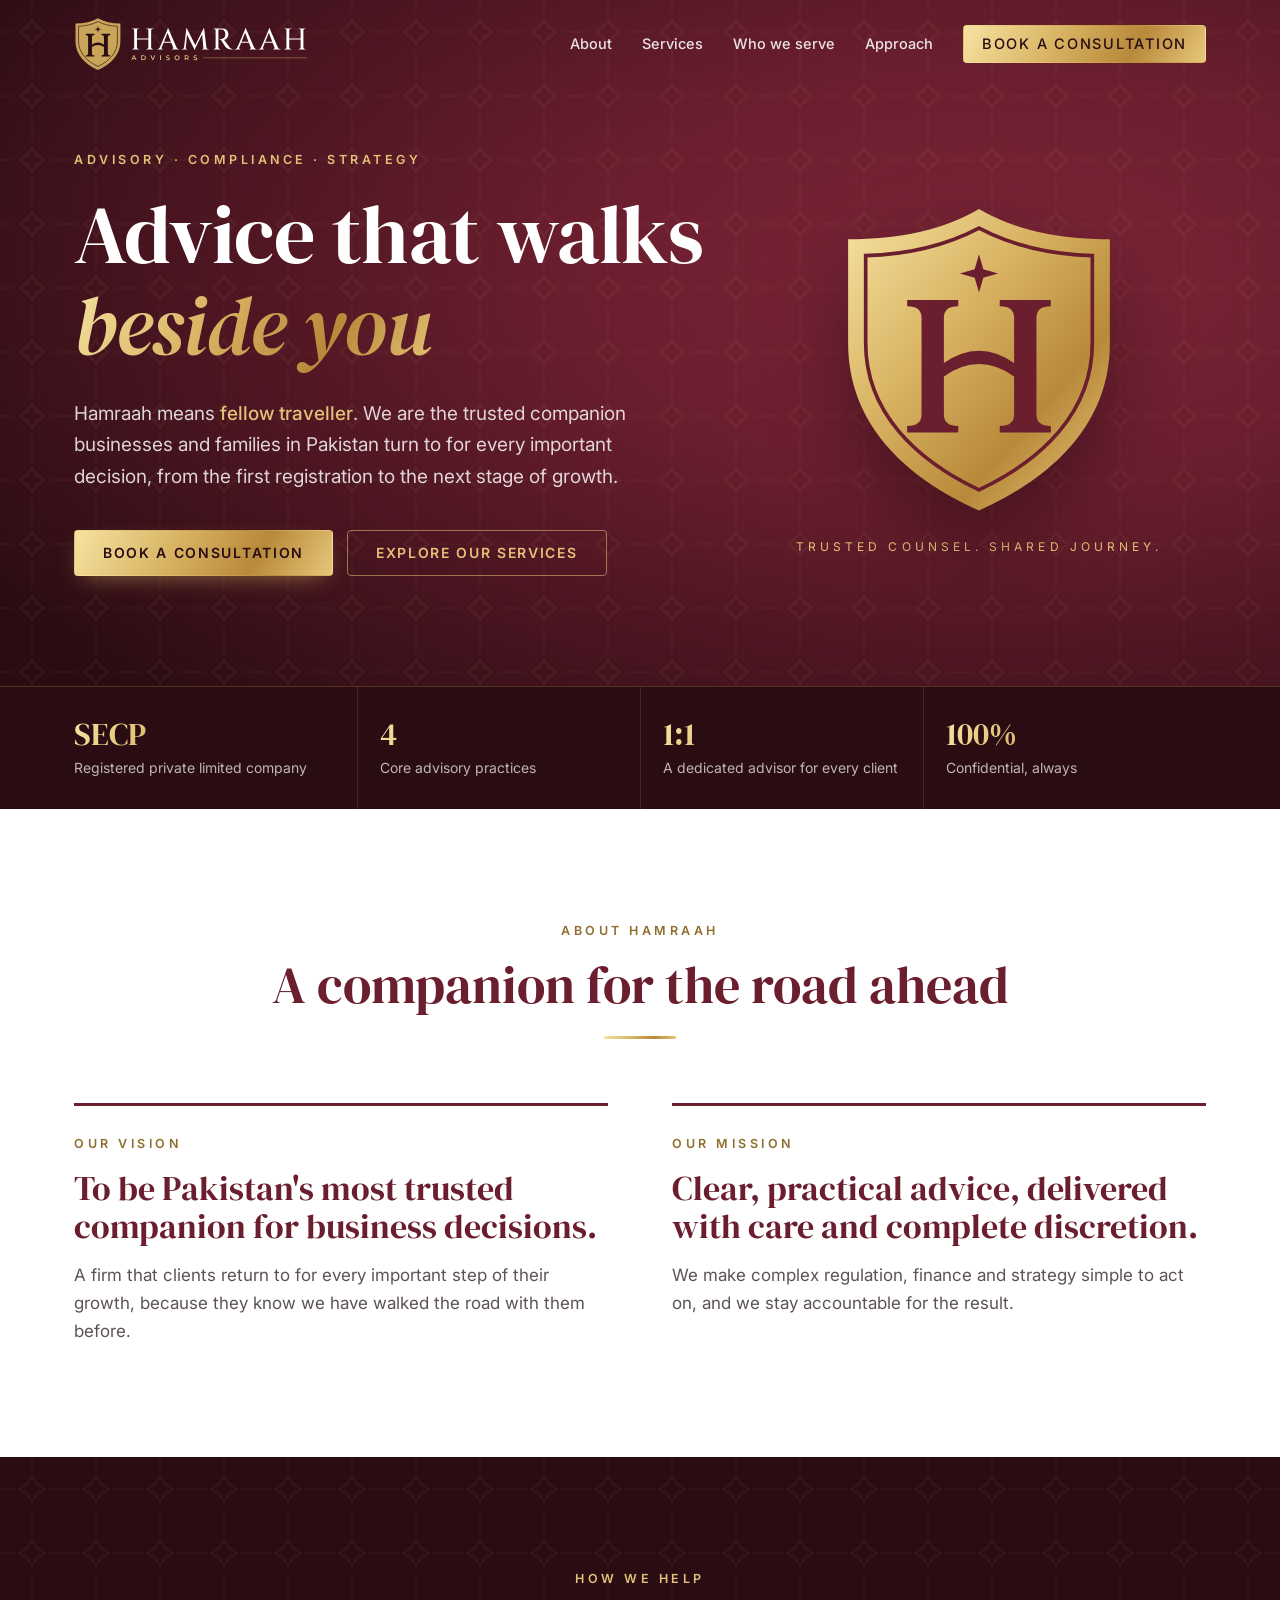
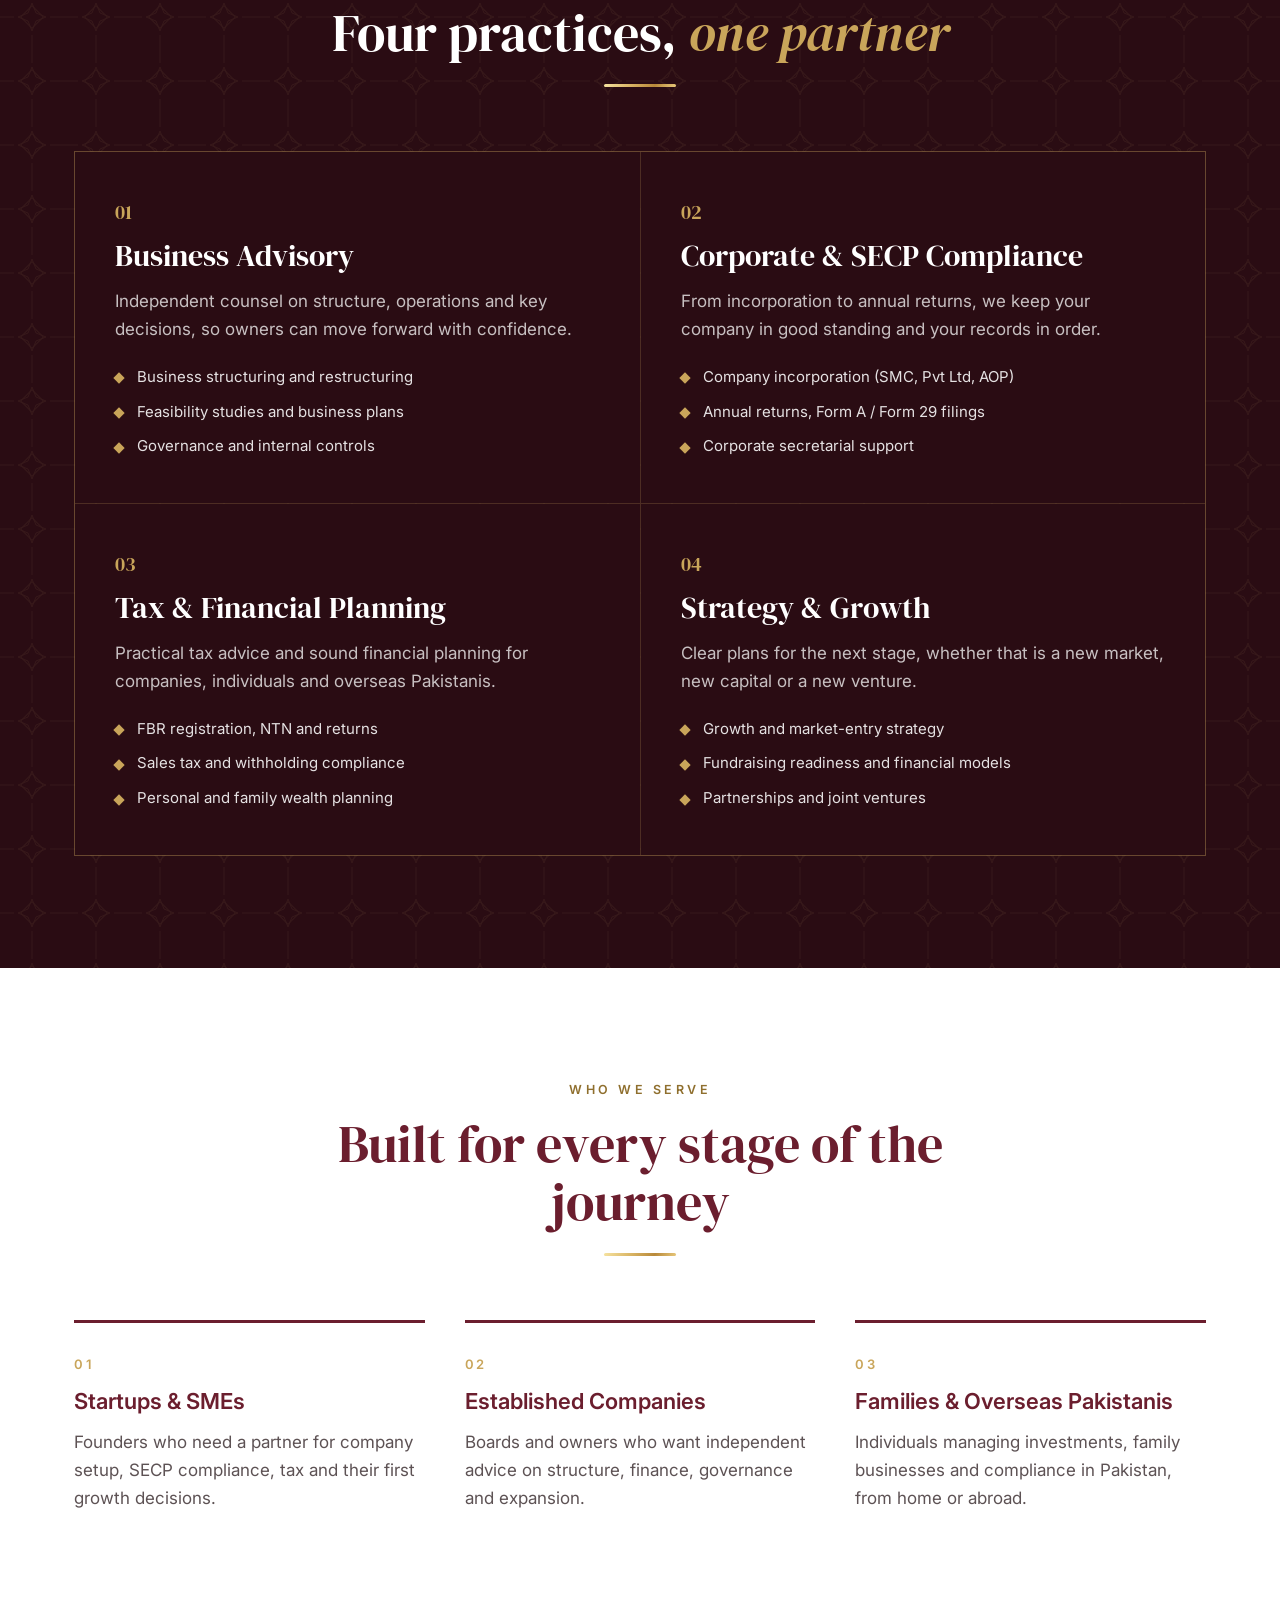
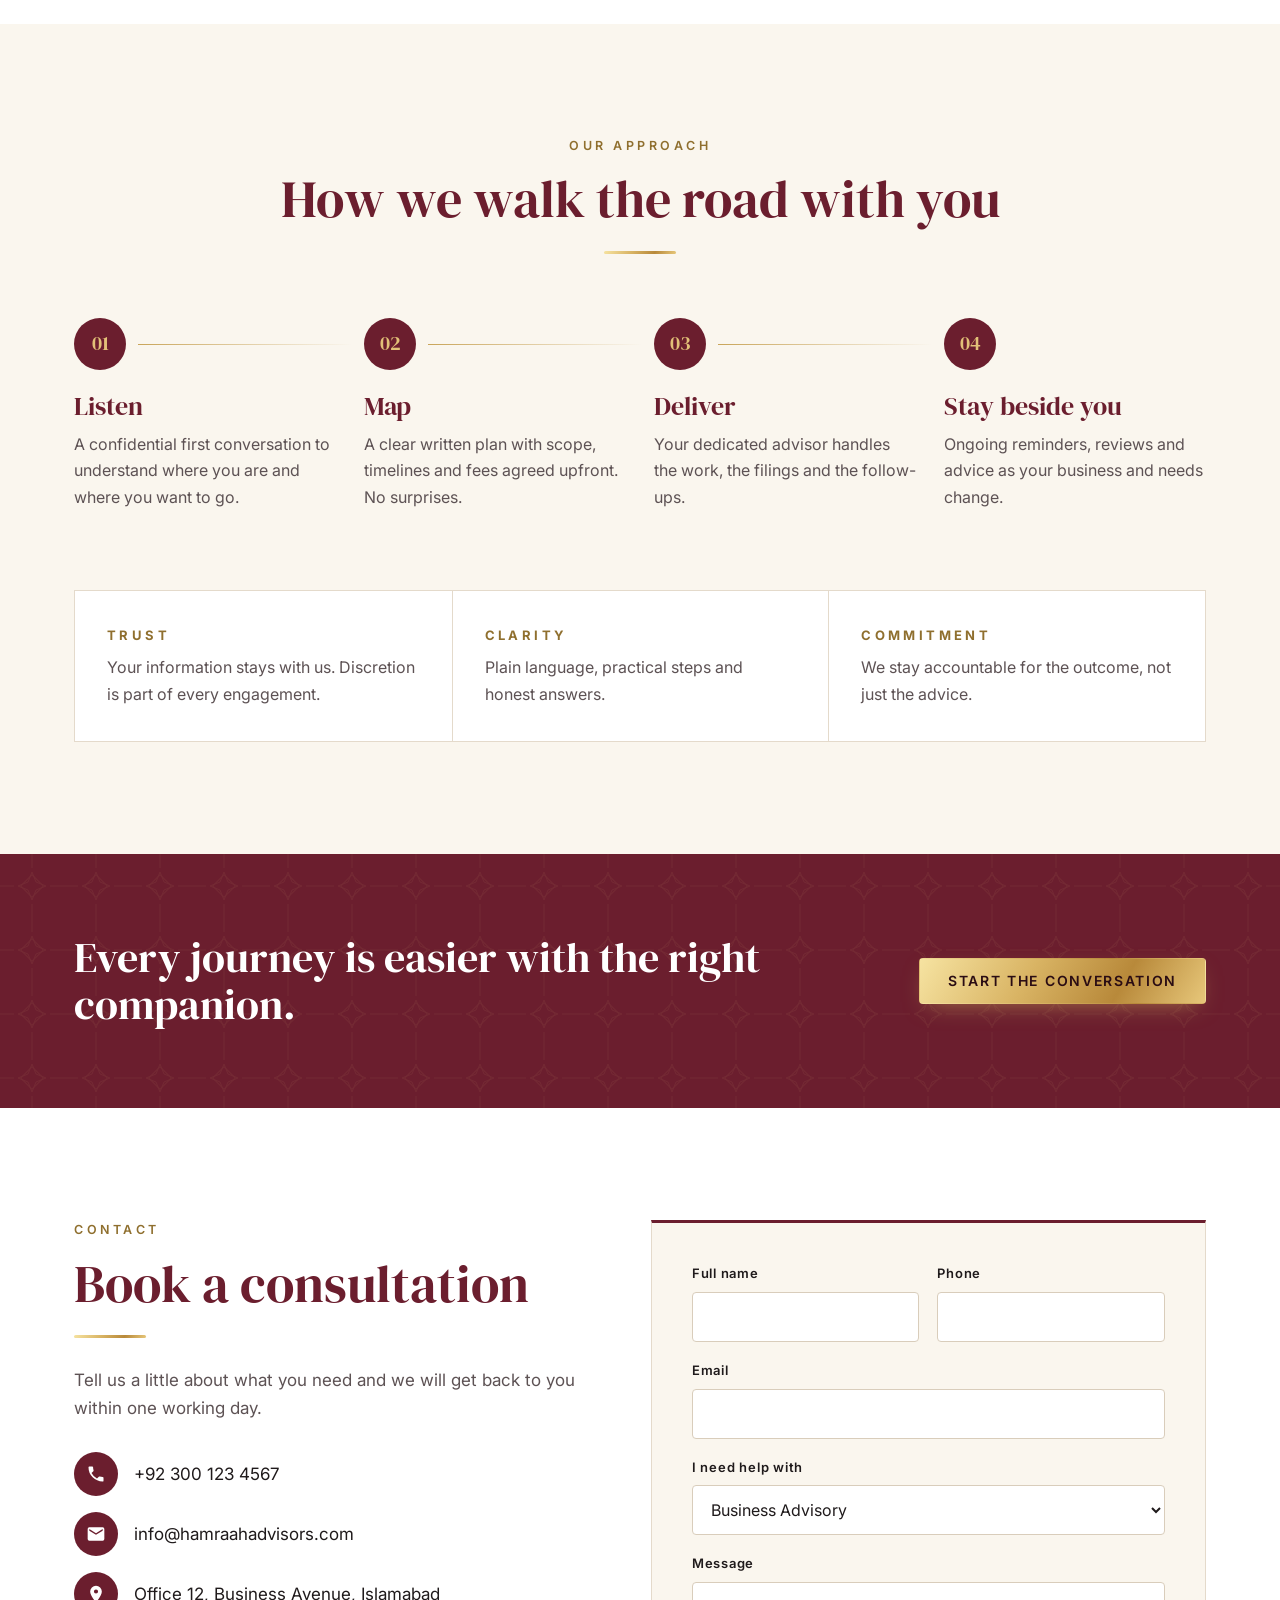
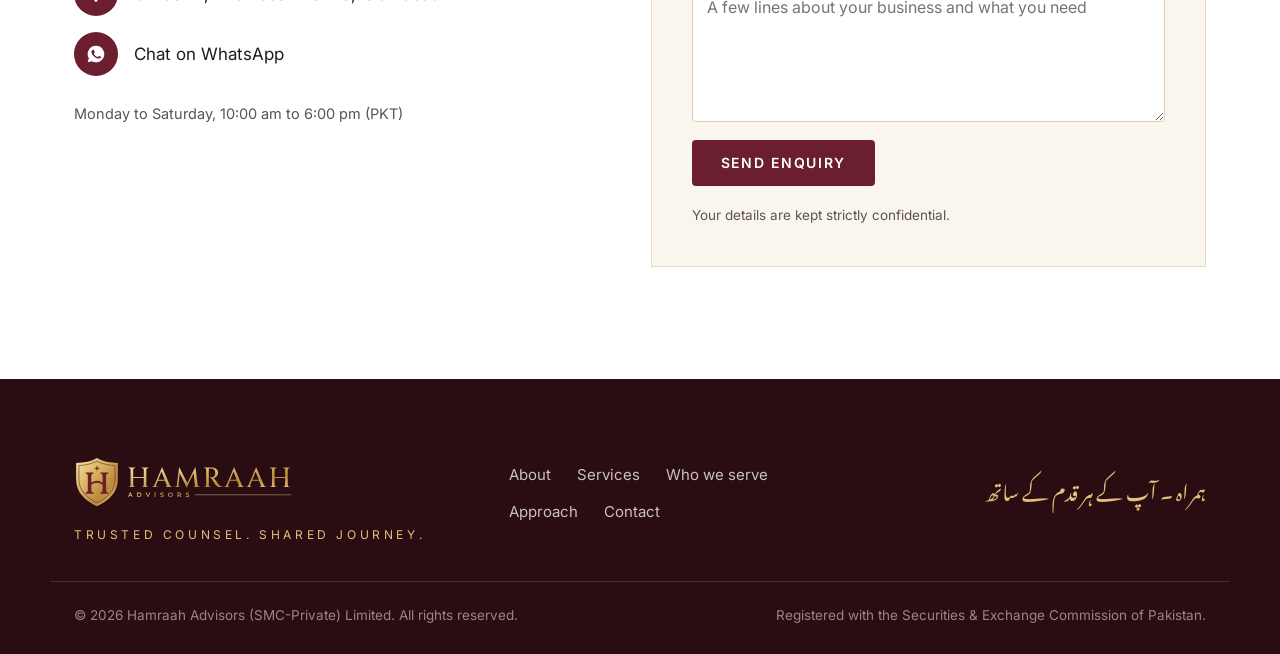
==== index.html @ 938241fd "Hamraah Advisors website: first version Co-Authored-By: Claude Opus 5.5 <noreply@anthropic.com> Clau" ====
<!doctype html>
<html lang="en">
<head>
  <meta charset="utf-8">
  <meta name="viewport" content="width=device-width, initial-scale=1">
  <title>Hamraah Advisors | Trusted Counsel. Shared Journey.</title>
  <meta name="description" content="Hamraah Advisors (SMC-Private) Limited is a Pakistan-based advisory firm offering business advisory, corporate and SECP compliance, tax and financial planning, and strategy for startups, established companies and families.">
  <meta name="theme-color" content="#6B1E2E">
  <link rel="icon" href="assets/favicon.svg" type="image/svg+xml">
  <link rel="icon" href="assets/favicon-32.png" sizes="32x32" type="image/png">
  <link rel="apple-touch-icon" href="assets/apple-touch-icon.png">
  <meta property="og:type" content="website">
  <meta property="og:title" content="Hamraah Advisors | Trusted Counsel. Shared Journey.">
  <meta property="og:description" content="Clear, practical advice, delivered with care and complete discretion. Business advisory, SECP compliance, tax and strategy in Pakistan.">
  <meta property="og:image" content="/assets/og-image.jpg">
  <meta name="twitter:card" content="summary_large_image">
  <link rel="preconnect" href="https://fonts.googleapis.com">
  <link rel="preconnect" href="https://fonts.gstatic.com" crossorigin>
  <link href="https://fonts.googleapis.com/css2?family=DM+Serif+Display:ital@0;1&family=Inter:wght@400;500;600&family=Noto+Nastaliq+Urdu:wght@500&display=swap" rel="stylesheet">
  <link rel="stylesheet" href="styles.css">
</head>
<body>
  <a class="skip" href="#main">Skip to content</a>

  <header class="site-header" id="top">
    <div class="wrap header-inner">
      <a class="brand" href="#top" aria-label="Hamraah Advisors home">
        <img class="brand-light" src="assets/logo/hamraah-horizontal-full-colour.svg" alt="Hamraah Advisors" width="729" height="230">
        <img class="brand-dark" src="assets/logo/hamraah-horizontal-reversed.svg" alt="" width="729" height="230" aria-hidden="true">
      </a>
      <button class="nav-toggle" aria-expanded="false" aria-controls="nav" aria-label="Open menu">
        <span></span><span></span><span></span>
      </button>
      <nav class="nav" id="nav" aria-label="Main">
        <a href="#about">About</a>
        <a href="#services">Services</a>
        <a href="#clients">Who we serve</a>
        <a href="#approach">Approach</a>
        <a class="btn btn-small" href="#contact">Book a consultation</a>
      </nav>
    </div>
  </header>

  <main id="main">
    <!-- HERO -->
    <section class="hero">
      <div class="pattern" aria-hidden="true"></div>
      <div class="wrap hero-inner">
        <div class="hero-copy">
          <p class="eyebrow">Advisory · Compliance · Strategy</p>
          <h1>Advice that walks <em>beside you</em></h1>
          <p class="lede">Hamraah means <strong>fellow traveller</strong>. We are the trusted companion businesses and families in Pakistan turn to for every important decision, from the first registration to the next stage of growth.</p>
          <div class="hero-cta">
            <a class="btn btn-gold" href="#contact">Book a consultation</a>
            <a class="btn btn-ghost" href="#services">Explore our services</a>
          </div>
        </div>
        <div class="hero-mark" aria-hidden="true">
          <img src="assets/logo/hamraah-crest-gold-foil.svg" alt="" width="500" height="500">
          <p class="tagline">Trusted counsel. Shared journey.</p>
        </div>
      </div>
    </section>

    <!-- TRUST STRIP -->
    <section class="strip" aria-label="Highlights">
      <div class="wrap strip-inner">
        <div><span class="num">SECP</span><span class="lbl">Registered private limited company</span></div>
        <div><span class="num">4</span><span class="lbl">Core advisory practices</span></div>
        <div><span class="num">1:1</span><span class="lbl">A dedicated advisor for every client</span></div>
        <div><span class="num">100%</span><span class="lbl">Confidential, always</span></div>
      </div>
    </section>

    <!-- ABOUT -->
    <section class="section" id="about">
      <div class="wrap">
        <div class="section-head">
          <p class="eyebrow">About Hamraah</p>
          <h2>A companion for the road ahead</h2>
          <span class="rule"></span>
        </div>
        <div class="about-grid">
          <article class="mv">
            <p class="kicker">Our vision</p>
            <h3>To be Pakistan's most trusted companion for business decisions.</h3>
            <p>A firm that clients return to for every important step of their growth, because they know we have walked the road with them before.</p>
          </article>
          <article class="mv">
            <p class="kicker">Our mission</p>
            <h3>Clear, practical advice, delivered with care and complete discretion.</h3>
            <p>We make complex regulation, finance and strategy simple to act on, and we stay accountable for the result.</p>
          </article>
        </div>
      </div>
    </section>

    <!-- SERVICES -->
    <section class="section dark" id="services">
      <div class="pattern" aria-hidden="true"></div>
      <div class="wrap">
        <div class="section-head">
          <p class="eyebrow">How we help</p>
          <h2>Four practices, <em>one partner</em></h2>
          <span class="rule"></span>
        </div>
        <div class="services">
          <article class="service">
            <span class="idx">01</span>
            <h3>Business Advisory</h3>
            <p>Independent counsel on structure, operations and key decisions, so owners can move forward with confidence.</p>
            <ul>
              <li>Business structuring and restructuring</li>
              <li>Feasibility studies and business plans</li>
              <li>Governance and internal controls</li>
            </ul>
          </article>
          <article class="service">
            <span class="idx">02</span>
            <h3>Corporate &amp; SECP Compliance</h3>
            <p>From incorporation to annual returns, we keep your company in good standing and your records in order.</p>
            <ul>
              <li>Company incorporation (SMC, Pvt Ltd, AOP)</li>
              <li>Annual returns, Form A / Form 29 filings</li>
              <li>Corporate secretarial support</li>
            </ul>
          </article>
          <article class="service">
            <span class="idx">03</span>
            <h3>Tax &amp; Financial Planning</h3>
            <p>Practical tax advice and sound financial planning for companies, individuals and overseas Pakistanis.</p>
            <ul>
              <li>FBR registration, NTN and returns</li>
              <li>Sales tax and withholding compliance</li>
              <li>Personal and family wealth planning</li>
            </ul>
          </article>
          <article class="service">
            <span class="idx">04</span>
            <h3>Strategy &amp; Growth</h3>
            <p>Clear plans for the next stage, whether that is a new market, new capital or a new venture.</p>
            <ul>
              <li>Growth and market-entry strategy</li>
              <li>Fundraising readiness and financial models</li>
              <li>Partnerships and joint ventures</li>
            </ul>
          </article>
        </div>
      </div>
    </section>

    <!-- CLIENTS -->
    <section class="section" id="clients">
      <div class="wrap">
        <div class="section-head">
          <p class="eyebrow">Who we serve</p>
          <h2>Built for every stage of the journey</h2>
          <span class="rule"></span>
        </div>
        <div class="audience">
          <article>
            <span class="idx">01</span>
            <h3>Startups &amp; SMEs</h3>
            <p>Founders who need a partner for company setup, SECP compliance, tax and their first growth decisions.</p>
          </article>
          <article>
            <span class="idx">02</span>
            <h3>Established Companies</h3>
            <p>Boards and owners who want independent advice on structure, finance, governance and expansion.</p>
          </article>
          <article>
            <span class="idx">03</span>
            <h3>Families &amp; Overseas Pakistanis</h3>
            <p>Individuals managing investments, family businesses and compliance in Pakistan, from home or abroad.</p>
          </article>
        </div>
      </div>
    </section>

    <!-- APPROACH -->
    <section class="section tint" id="approach">
      <div class="wrap">
        <div class="section-head">
          <p class="eyebrow">Our approach</p>
          <h2>How we walk the road with you</h2>
          <span class="rule"></span>
        </div>
        <ol class="steps">
          <li>
            <h3>Listen</h3>
            <p>A confidential first conversation to understand where you are and where you want to go.</p>
          </li>
          <li>
            <h3>Map</h3>
            <p>A clear written plan with scope, timelines and fees agreed upfront. No surprises.</p>
          </li>
          <li>
            <h3>Deliver</h3>
            <p>Your dedicated advisor handles the work, the filings and the follow-ups.</p>
          </li>
          <li>
            <h3>Stay beside you</h3>
            <p>Ongoing reminders, reviews and advice as your business and needs change.</p>
          </li>
        </ol>

        <div class="values">
          <div><h4>Trust</h4><p>Your information stays with us. Discretion is part of every engagement.</p></div>
          <div><h4>Clarity</h4><p>Plain language, practical steps and honest answers.</p></div>
          <div><h4>Commitment</h4><p>We stay accountable for the outcome, not just the advice.</p></div>
        </div>
      </div>
    </section>

    <!-- CTA BAND -->
    <section class="band">
      <div class="pattern" aria-hidden="true"></div>
      <div class="wrap band-inner">
        <h2>Every journey is easier with the right companion.</h2>
        <a class="btn btn-gold" href="#contact">Start the conversation</a>
      </div>
    </section>

    <!-- CONTACT -->
    <section class="section" id="contact">
      <div class="wrap contact-grid">
        <div>
          <div class="section-head left">
            <p class="eyebrow">Contact</p>
            <h2>Book a consultation</h2>
            <span class="rule"></span>
          </div>
          <p class="contact-lede">Tell us a little about what you need and we will get back to you within one working day.</p>
          <ul class="contact-list">
            <li>
              <span class="ico" aria-hidden="true"><svg viewBox="0 0 24 24"><path d="M6.6 10.8a15.1 15.1 0 0 0 6.6 6.6l2.2-2.2a1 1 0 0 1 1-.25 11.4 11.4 0 0 0 3.6.57 1 1 0 0 1 1 1V20a1 1 0 0 1-1 1A17 17 0 0 1 3 4a1 1 0 0 1 1-1h3.5a1 1 0 0 1 1 1c0 1.25.2 2.45.57 3.57a1 1 0 0 1-.25 1z"/></svg></span>
              <a href="tel:+923001234567" data-placeholder>+92 300 123 4567</a>
            </li>
            <li>
              <span class="ico" aria-hidden="true"><svg viewBox="0 0 24 24"><path d="M20 4H4a2 2 0 0 0-2 2v12a2 2 0 0 0 2 2h16a2 2 0 0 0 2-2V6a2 2 0 0 0-2-2zm0 4-8 5-8-5V6l8 5 8-5z"/></svg></span>
              <a href="mailto:info@hamraahadvisors.com" data-placeholder>info@hamraahadvisors.com</a>
            </li>
            <li>
              <span class="ico" aria-hidden="true"><svg viewBox="0 0 24 24"><path d="M12 2a7 7 0 0 0-7 7c0 5.25 7 13 7 13s7-7.75 7-13a7 7 0 0 0-7-7zm0 9.5A2.5 2.5 0 1 1 12 6.5a2.5 2.5 0 0 1 0 5z"/></svg></span>
              <span data-placeholder>Office 12, Business Avenue, Islamabad</span>
            </li>
            <li>
              <span class="ico" aria-hidden="true"><svg viewBox="0 0 24 24"><path d="M12 2a10 10 0 0 0-8.6 15.1L2 22l5-1.3A10 10 0 1 0 12 2zm5.3 14.1c-.2.6-1.3 1.2-1.8 1.3-.5 0-1 .2-3.3-.7a11.6 11.6 0 0 1-4.6-4c-.4-.5-1.1-1.6-1.1-3s.7-2 1-2.3a1 1 0 0 1 .8-.4h.6c.2 0 .4 0 .6.5l.9 2.1c.1.2.1.4 0 .6l-.4.6-.4.5c-.1.1-.3.3-.1.6a8.7 8.7 0 0 0 4.3 3.8c.3.1.5.1.6-.1l.9-1.1c.2-.3.4-.2.6-.1l2 1c.3.1.5.2.5.3a2.4 2.4 0 0 1-.1 1.3z"/></svg></span>
              <a href="https://wa.me/923001234567" target="_blank" rel="noopener" data-placeholder>Chat on WhatsApp</a>
            </li>
          </ul>
          <p class="hours">Monday to Saturday, 10:00 am to 6:00 pm (PKT)</p>
        </div>

        <form class="form" id="contact-form" novalidate>
          <div class="row2">
            <label>Full name<input name="name" type="text" autocomplete="name" required></label>
            <label>Phone<input name="phone" type="tel" autocomplete="tel"></label>
          </div>
          <label>Email<input name="email" type="email" autocomplete="email" required></label>
          <label>I need help with
            <select name="service">
              <option>Business Advisory</option>
              <option>Corporate &amp; SECP Compliance</option>
              <option>Tax &amp; Financial Planning</option>
              <option>Strategy &amp; Growth</option>
              <option>Not sure yet</option>
            </select>
          </label>
          <label>Message<textarea name="message" rows="5" placeholder="A few lines about your business and what you need"></textarea></label>
          <button class="btn btn-maroon" type="submit">Send enquiry</button>
          <p class="form-note" role="status" aria-live="polite">Your details are kept strictly confidential.</p>
        </form>
      </div>
    </section>
  </main>

  <footer class="site-footer">
    <div class="wrap footer-inner">
      <div class="footer-brand">
        <img src="assets/logo/hamraah-horizontal-gold-foil.svg" alt="Hamraah Advisors" width="729" height="230">
        <p>Trusted counsel. Shared journey.</p>
      </div>
      <nav class="footer-nav" aria-label="Footer">
        <a href="#about">About</a>
        <a href="#services">Services</a>
        <a href="#clients">Who we serve</a>
        <a href="#approach">Approach</a>
        <a href="#contact">Contact</a>
      </nav>
      <p class="urdu" lang="ur" dir="rtl">ہمراہ ۔ آپ کے ہر قدم کے ساتھ</p>
    </div>
    <div class="wrap legal">
      <p>© <span id="year">2026</span> Hamraah Advisors (SMC-Private) Limited. All rights reserved.</p>
      <p>Registered with the Securities &amp; Exchange Commission of Pakistan.</p>
    </div>
  </footer>

  <script src="main.js" defer></script>
</body>
</html>
---- styles.css ----
:root {
  --maroon: #6B1E2E;
  --maroon-2: #5a1826;
  --deep: #2A0C13;
  --gold: #C9A55A;
  --gold-deep: #8F6F2E;
  --gold-light: #E2C178;
  --foil: linear-gradient(120deg, #F6E3A1 0%, #D9B464 38%, #B8893A 70%, #E7C77A 100%);
  --ivory: #FAF6EE;
  --sand: #F3ECE0;
  --ink: #1F1A1B;
  --muted: #5d5254;
  --line: #E4DACB;
  --serif: "DM Serif Display", Georgia, "Times New Roman", serif;
  --sans: "Inter", system-ui, -apple-system, "Segoe UI", Roboto, sans-serif;
  --wrap: 1180px;
  --radius: 4px;
}

*, *::before, *::after { box-sizing: border-box; }
html { scroll-behavior: smooth; scroll-padding-top: 88px; }
body {
  margin: 0;
  font-family: var(--sans);
  font-size: 17px;
  line-height: 1.65;
  color: var(--ink);
  background: #fff;
  -webkit-font-smoothing: antialiased;
}
img { max-width: 100%; height: auto; display: block; }
a { color: inherit; }
h1, h2, h3 { font-family: var(--serif); font-weight: 400; line-height: 1.12; margin: 0; }
h1 em, h2 em { font-style: italic; color: var(--gold); }
p { margin: 0; }

.wrap { max-width: var(--wrap); margin: 0 auto; padding: 0 24px; }
.skip { position: absolute; left: -999px; top: 8px; background: var(--gold); color: var(--deep); padding: 8px 14px; z-index: 100; }
.skip:focus { left: 8px; }

.eyebrow, .kicker {
  font-size: 12.5px; font-weight: 600; letter-spacing: .28em; text-transform: uppercase;
  color: var(--gold-deep);
}
.rule { display: block; width: 72px; height: 3px; background: var(--foil); margin-top: 22px; border-radius: 2px; }

/* Buttons */
.btn {
  display: inline-flex; align-items: center; justify-content: center;
  padding: 15px 28px; border-radius: var(--radius);
  font: 600 14px/1 var(--sans); letter-spacing: .12em; text-transform: uppercase;
  text-decoration: none; border: 1px solid transparent; cursor: pointer;
  transition: transform .2s ease, box-shadow .2s ease, background .2s ease, color .2s ease;
}
.btn:hover { transform: translateY(-1px); }
.btn-gold { background: var(--foil); color: var(--deep); box-shadow: 0 8px 24px -10px rgba(201,165,90,.7); }
.btn-gold:hover { box-shadow: 0 12px 28px -10px rgba(201,165,90,.9); }
.btn-ghost { border-color: rgba(226,193,120,.55); color: var(--gold-light); }
.btn-ghost:hover { background: rgba(226,193,120,.1); }
.btn-maroon { background: var(--maroon); color: #fff; }
.btn-maroon:hover { background: var(--deep); }
.btn-small { padding: 11px 18px; font-size: 12px; background: var(--maroon); color: #fff !important; }
.btn-small:hover { background: var(--deep); }

/* Header */
.site-header {
  position: fixed; inset: 0 0 auto; z-index: 50;
  transition: background .3s ease, box-shadow .3s ease;
}
.header-inner { display: flex; align-items: center; justify-content: space-between; height: 88px; }
.brand { display: block; margin-left: -18px; }
.brand img { height: 84px; width: auto; }
.brand-light { display: none !important; }
.site-header.scrolled { background: rgba(255,255,255,.96); backdrop-filter: blur(8px); box-shadow: 0 1px 0 var(--line); }
.site-header.scrolled .brand-light { display: block !important; }
.site-header.scrolled .brand-dark { display: none; }
.nav { display: flex; align-items: center; gap: 30px; }
.nav a { text-decoration: none; font-size: 14.5px; font-weight: 500; color: rgba(255,255,255,.88); transition: color .2s; }
.nav a:not(.btn):hover { color: var(--gold-light); }
.site-header.scrolled .nav a:not(.btn) { color: var(--ink); }
.site-header.scrolled .nav a:not(.btn):hover { color: var(--maroon); }
.nav .btn-small { background: var(--foil); color: var(--deep) !important; }
.site-header.scrolled .nav .btn-small { background: var(--maroon); color: #fff !important; }

.nav-toggle { display: none; background: none; border: 0; padding: 10px; cursor: pointer; }
.nav-toggle span { display: block; width: 24px; height: 2px; background: #fff; margin: 5px 0; transition: transform .25s, opacity .25s; }
.site-header.scrolled .nav-toggle span { background: var(--ink); }

/* Pattern (eight-point star lattice) */
.pattern {
  position: absolute; inset: 0; pointer-events: none; opacity: .07;
  background-image: url("data:image/svg+xml,%3Csvg xmlns='http://www.w3.org/2000/svg' width='64' height='64' viewBox='0 0 64 64'%3E%3Cg fill='none' stroke='%23E2C178' stroke-width='1'%3E%3Cpath d='M32 18l4 10 10 4-10 4-4 10-4-10-10-4 10-4z'/%3E%3Crect x='24' y='24' width='16' height='16' transform='rotate(45 32 32)'/%3E%3Cpath d='M0 32h14M50 32h14M32 0v14M32 50v14'/%3E%3C/g%3E%3C/svg%3E");
}

/* Hero */
.hero {
  position: relative; overflow: hidden; color: #fff;
  background: radial-gradient(1200px 600px at 78% 40%, #7d2537 0%, var(--maroon) 35%, var(--deep) 100%);
  padding: 150px 0 110px;
}
.hero-inner { position: relative; display: grid; grid-template-columns: 1.25fr .9fr; gap: 48px; align-items: center; }
.hero .eyebrow { color: var(--gold-light); }
.hero h1 { font-size: clamp(44px, 6.4vw, 82px); margin: 18px 0 26px; letter-spacing: -.01em; }
.hero h1 em { background: var(--foil); -webkit-background-clip: text; background-clip: text; color: transparent; padding-right: .06em; }
.lede { font-size: 19px; color: rgba(255,255,255,.82); max-width: 560px; }
.lede strong { color: var(--gold-light); font-weight: 500; }
.hero-cta { display: flex; flex-wrap: wrap; gap: 14px; margin-top: 38px; }
.hero-mark { display: flex; flex-direction: column; align-items: center; }
.hero-mark img { width: min(380px, 100%); filter: drop-shadow(0 30px 40px rgba(0,0,0,.35)); }
.tagline { margin-top: -12px; font-size: 12px; letter-spacing: .34em; text-transform: uppercase; color: var(--gold-light); text-align: center; }

/* Strip */
.strip { background: var(--deep); color: #fff; border-top: 1px solid rgba(201,165,90,.25); }
.strip-inner { display: grid; grid-template-columns: repeat(4, 1fr); }
.strip-inner > div { padding: 30px 22px; display: flex; flex-direction: column; gap: 4px; border-left: 1px solid rgba(201,165,90,.18); }
.strip-inner > div:first-child { border-left: 0; padding-left: 0; }
.num { font-family: var(--serif); font-size: 32px; line-height: 1.1; background: var(--foil); -webkit-background-clip: text; background-clip: text; color: transparent; }
.lbl { font-size: 14px; color: rgba(255,255,255,.7); }

/* Sections */
.section { position: relative; padding: 112px 0; }
.section.tint { background: var(--ivory); }
.section.dark { background: var(--deep); color: #fff; overflow: hidden; }
.section-head { text-align: center; max-width: 760px; margin: 0 auto 64px; display: flex; flex-direction: column; align-items: center; }
.section-head h2 { font-size: clamp(34px, 4.4vw, 52px); margin-top: 14px; color: var(--maroon); }
.section.dark .section-head h2 { color: #fff; }
.section.dark .eyebrow { color: var(--gold-light); }
.section-head.left { text-align: left; align-items: flex-start; margin: 0 0 28px; }

/* About */
.about-grid { display: grid; grid-template-columns: 1fr 1fr; gap: 64px; }
.mv { border-top: 3px solid var(--maroon); padding-top: 28px; }
.mv h3 { font-size: clamp(26px, 2.8vw, 34px); color: var(--maroon); margin: 14px 0 16px; }
.mv p:last-child { color: var(--muted); }

/* Services */
.services { position: relative; display: grid; grid-template-columns: repeat(2, 1fr); gap: 1px; background: rgba(201,165,90,.22); border: 1px solid rgba(201,165,90,.22); }
.service { background: var(--deep); padding: 44px 40px; transition: background .3s ease; }
.service:hover { background: #331019; }
.service .idx { font-family: var(--serif); color: var(--gold); font-size: 20px; }
.service h3 { font-size: 30px; margin: 10px 0 14px; }
.service p { color: rgba(255,255,255,.74); }
.service ul { list-style: none; padding: 0; margin: 22px 0 0; display: grid; gap: 10px; }
.service li { position: relative; padding-left: 22px; font-size: 15px; color: rgba(255,255,255,.88); }
.service li::before { content: ""; position: absolute; left: 0; top: .62em; width: 8px; height: 8px; background: var(--gold); transform: rotate(45deg); }

/* Audience */
.audience { display: grid; grid-template-columns: repeat(3, 1fr); gap: 40px; }
.audience article { border-top: 3px solid var(--maroon); padding-top: 26px; }
.audience .idx { font-size: 13px; font-weight: 600; letter-spacing: .2em; color: var(--gold); }
.audience h3 { font-family: var(--sans); font-weight: 600; font-size: 22px; color: var(--maroon); margin: 10px 0 12px; line-height: 1.3; }
.audience p { color: var(--muted); }

/* Steps */
.steps { list-style: none; padding: 0; margin: 0; display: grid; grid-template-columns: repeat(4, 1fr); gap: 28px; counter-reset: s; }
.steps li { position: relative; padding-top: 74px; counter-increment: s; }
.steps li::before {
  content: counter(s, decimal-leading-zero);
  position: absolute; top: 0; left: 0; width: 52px; height: 52px; border-radius: 50%;
  display: grid; place-items: center; font-family: var(--serif); font-size: 20px;
  color: var(--gold-light); background: var(--maroon);
}
.steps li:not(:last-child)::after { content: ""; position: absolute; top: 26px; left: 64px; right: -16px; height: 1px; background: linear-gradient(90deg, var(--gold), transparent); }
.steps h3 { font-size: 26px; color: var(--maroon); margin-bottom: 10px; }
.steps p { color: var(--muted); font-size: 16px; }
.values { margin-top: 80px; display: grid; grid-template-columns: repeat(3, 1fr); background: #fff; border: 1px solid var(--line); }
.values > div { padding: 34px 32px; border-left: 1px solid var(--line); }
.values > div:first-child { border-left: 0; }
.values h4 { margin: 0 0 8px; font-size: 13px; letter-spacing: .26em; text-transform: uppercase; color: var(--gold-deep); }
.values p { color: var(--muted); font-size: 16px; }

/* Band */
.band { position: relative; overflow: hidden; background: var(--maroon); color: #fff; padding: 80px 0; }
.band-inner { position: relative; display: flex; align-items: center; justify-content: space-between; gap: 32px; }
.band h2 { font-size: clamp(28px, 3.4vw, 42px); max-width: 720px; }

/* Contact */
.contact-grid { display: grid; grid-template-columns: 1fr 1.1fr; gap: 72px; align-items: start; }
.contact-grid .section-head h2 { color: var(--maroon); }
.contact-lede { color: var(--muted); margin-bottom: 30px; }
.contact-list { list-style: none; padding: 0; margin: 0; display: grid; gap: 16px; }
.contact-list li { display: flex; align-items: center; gap: 16px; font-size: 17px; }
.contact-list a { text-decoration: none; }
.contact-list a:hover { color: var(--maroon); text-decoration: underline; text-underline-offset: 3px; }
.ico { flex: none; width: 44px; height: 44px; border-radius: 50%; background: var(--maroon); display: grid; place-items: center; }
.ico svg { width: 20px; height: 20px; fill: #fff; }
.hours { margin-top: 26px; font-size: 14.5px; color: var(--muted); }

.form { background: var(--ivory); border: 1px solid var(--line); border-top: 3px solid var(--maroon); padding: 40px; display: grid; gap: 18px; }
.form label { display: grid; gap: 7px; font-size: 13px; font-weight: 600; letter-spacing: .06em; color: var(--ink); }
.form input, .form select, .form textarea {
  width: 100%; font: 400 16px/1.4 var(--sans); color: var(--ink);
  padding: 13px 14px; background: #fff; border: 1px solid #d9cdbb; border-radius: var(--radius);
  transition: border-color .2s, box-shadow .2s;
}
.form textarea { resize: vertical; }
.form input:focus, .form select:focus, .form textarea:focus { outline: none; border-color: var(--gold); box-shadow: 0 0 0 3px rgba(201,165,90,.25); }
.form .invalid { border-color: #B3261E; }
.row2 { display: grid; grid-template-columns: 1fr 1fr; gap: 18px; }
.form .btn { justify-self: start; }
.form-note { font-size: 13.5px; color: var(--muted); }

/* Footer */
.site-footer { background: var(--deep); color: rgba(255,255,255,.75); padding: 64px 0 28px; }
.footer-inner { display: grid; grid-template-columns: 1.2fr 1fr 1fr; gap: 40px; align-items: center; padding-bottom: 36px; border-bottom: 1px solid rgba(201,165,90,.2); }
.footer-brand img { height: 78px; width: auto; margin-left: -16px; }
.footer-brand p { font-size: 12px; letter-spacing: .3em; text-transform: uppercase; color: var(--gold-light); margin-top: 4px; }
.footer-nav { display: flex; flex-wrap: wrap; gap: 12px 26px; }
.footer-nav a { text-decoration: none; font-size: 15px; }
.footer-nav a:hover { color: var(--gold-light); }
.urdu { font-family: "Noto Nastaliq Urdu", serif; font-size: 20px; line-height: 2.4; padding-bottom: 12px; color: var(--gold-light); text-align: right; }
.legal { display: flex; flex-wrap: wrap; justify-content: space-between; gap: 8px 24px; padding-top: 22px; font-size: 13.5px; color: rgba(255,255,255,.5); }

/* Reveal */
.reveal { opacity: 0; transform: translateY(18px); transition: opacity .7s ease, transform .7s ease; }
.reveal.in { opacity: 1; transform: none; }
@media (prefers-reduced-motion: reduce) {
  html { scroll-behavior: auto; }
  .reveal { opacity: 1; transform: none; transition: none; }
}

/* Responsive */
@media (max-width: 980px) {
  .hero-inner { grid-template-columns: 1fr; }
  .hero-mark { order: -1; }
  .hero-inner { gap: 20px; }
  .hero-mark img { width: 150px; }
  .hero-mark .tagline { display: none; }
  .hero { padding-top: 120px; }
  .strip-inner { grid-template-columns: repeat(2, 1fr); }
  .strip-inner > div:nth-child(3) { border-left: 0; padding-left: 0; }
  .strip-inner > div { border-top: 1px solid rgba(201,165,90,.12); }
  .services { grid-template-columns: 1fr; }
  .audience, .about-grid { grid-template-columns: 1fr; gap: 44px; }
  .steps { grid-template-columns: 1fr 1fr; row-gap: 48px; }
  .steps li:nth-child(2)::after { display: none; }
  .contact-grid { grid-template-columns: 1fr; gap: 48px; }
  .footer-inner { grid-template-columns: 1fr; }
  .urdu { text-align: left; }
}
@media (max-width: 860px) {
  .nav-toggle { display: block; }
  .nav {
    position: fixed; top: 88px; left: 0; right: 0; flex-direction: column; align-items: stretch; gap: 0;
    background: #fff; padding: 8px 24px 24px; box-shadow: 0 16px 30px -12px rgba(0,0,0,.2);
    transform: translateY(-12px); opacity: 0; visibility: hidden; transition: all .25s ease;
  }
  .nav a:not(.btn) { color: var(--ink) !important; padding: 14px 0; border-bottom: 1px solid var(--line); }
  .nav .btn-small { margin-top: 16px; background: var(--maroon) !important; color: #fff !important; padding: 15px; }
  .site-header.open { background: #fff; }
  .site-header.open .brand-light { display: block !important; }
  .site-header.open .brand-dark { display: none; }
  .site-header.open .nav { transform: none; opacity: 1; visibility: visible; }
  .site-header.open .nav-toggle span { background: var(--ink); }
  .site-header.open .nav-toggle span:nth-child(1) { transform: translateY(7px) rotate(45deg); }
  .site-header.open .nav-toggle span:nth-child(2) { opacity: 0; }
  .site-header.open .nav-toggle span:nth-child(3) { transform: translateY(-7px) rotate(-45deg); }
}
@media (max-width: 600px) {
  body { font-size: 16px; }
  .wrap { padding: 0 16px; }
  .header-inner { height: 72px; }
  .nav { top: 72px; }
  .brand img { height: 64px; margin-left: 2px; }
  .section { padding: 80px 0; }
  .section-head { margin-bottom: 44px; }
  .hero { padding: 104px 0 80px; }
  .hero-cta .btn { flex: 1 1 100%; }
  .strip-inner > div { padding: 22px 12px 22px 14px; }
  .num { font-size: 26px; }
  .service { padding: 34px 24px; }
  .steps { grid-template-columns: 1fr; }
  .steps li::after { display: none; }
  .values { grid-template-columns: 1fr; }
  .values > div { border-left: 0; border-top: 1px solid var(--line); }
  .values > div:first-child { border-top: 0; }
  .band-inner { flex-direction: column; align-items: flex-start; }
  .form { padding: 26px 20px; }
  .row2 { grid-template-columns: 1fr; }
  .form .btn { justify-self: stretch; }
}
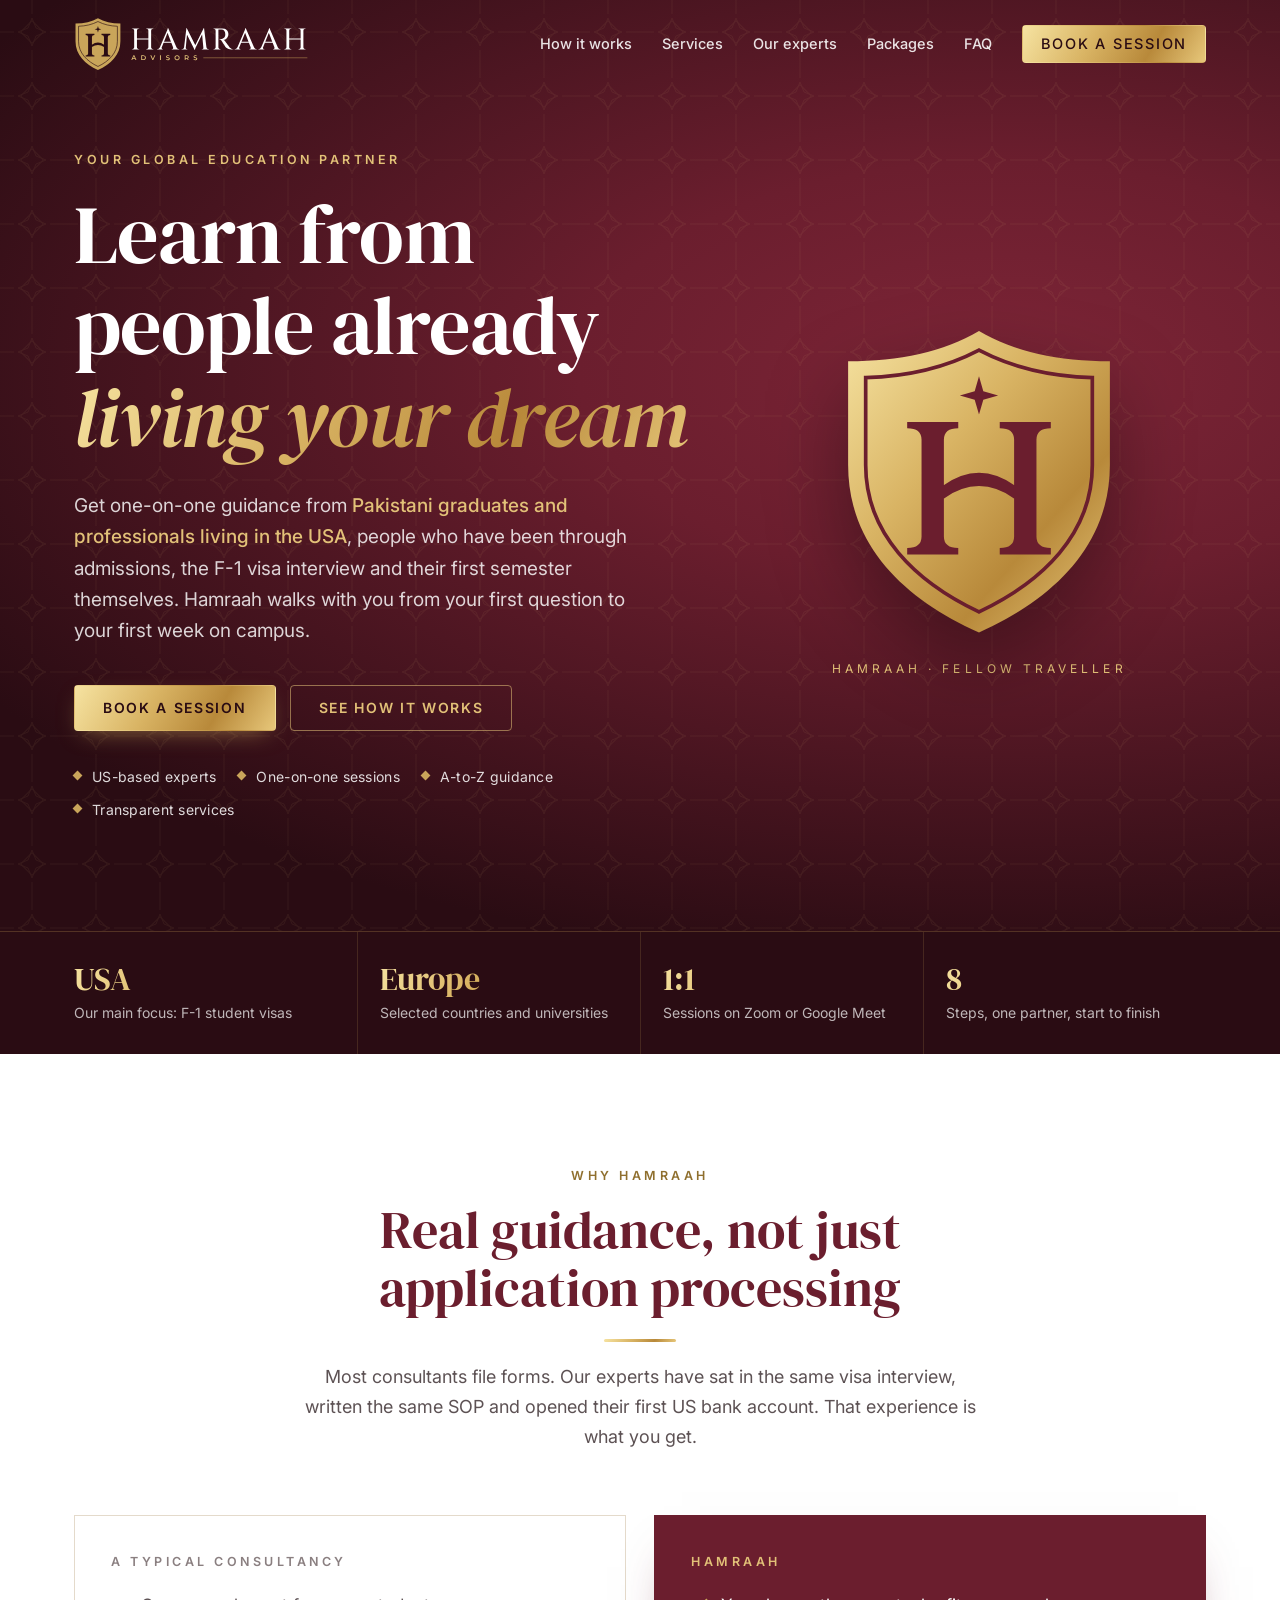
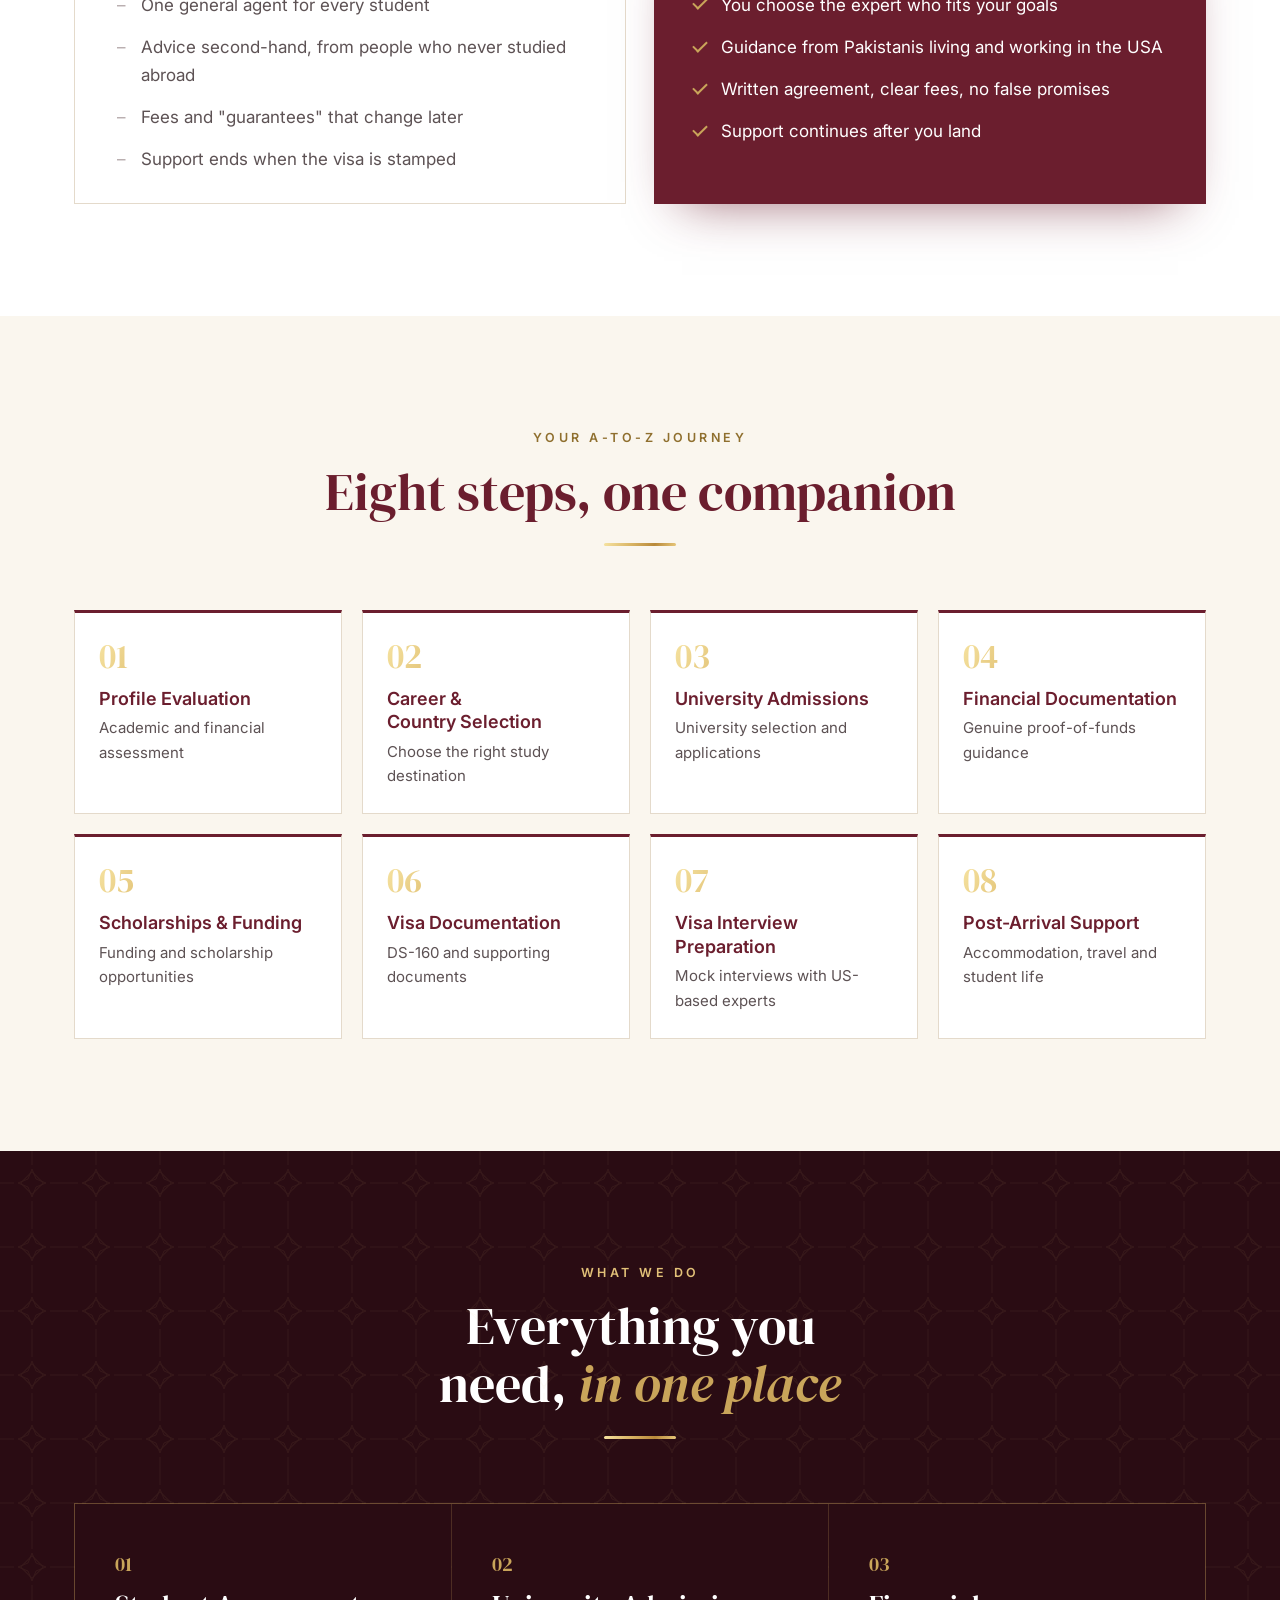
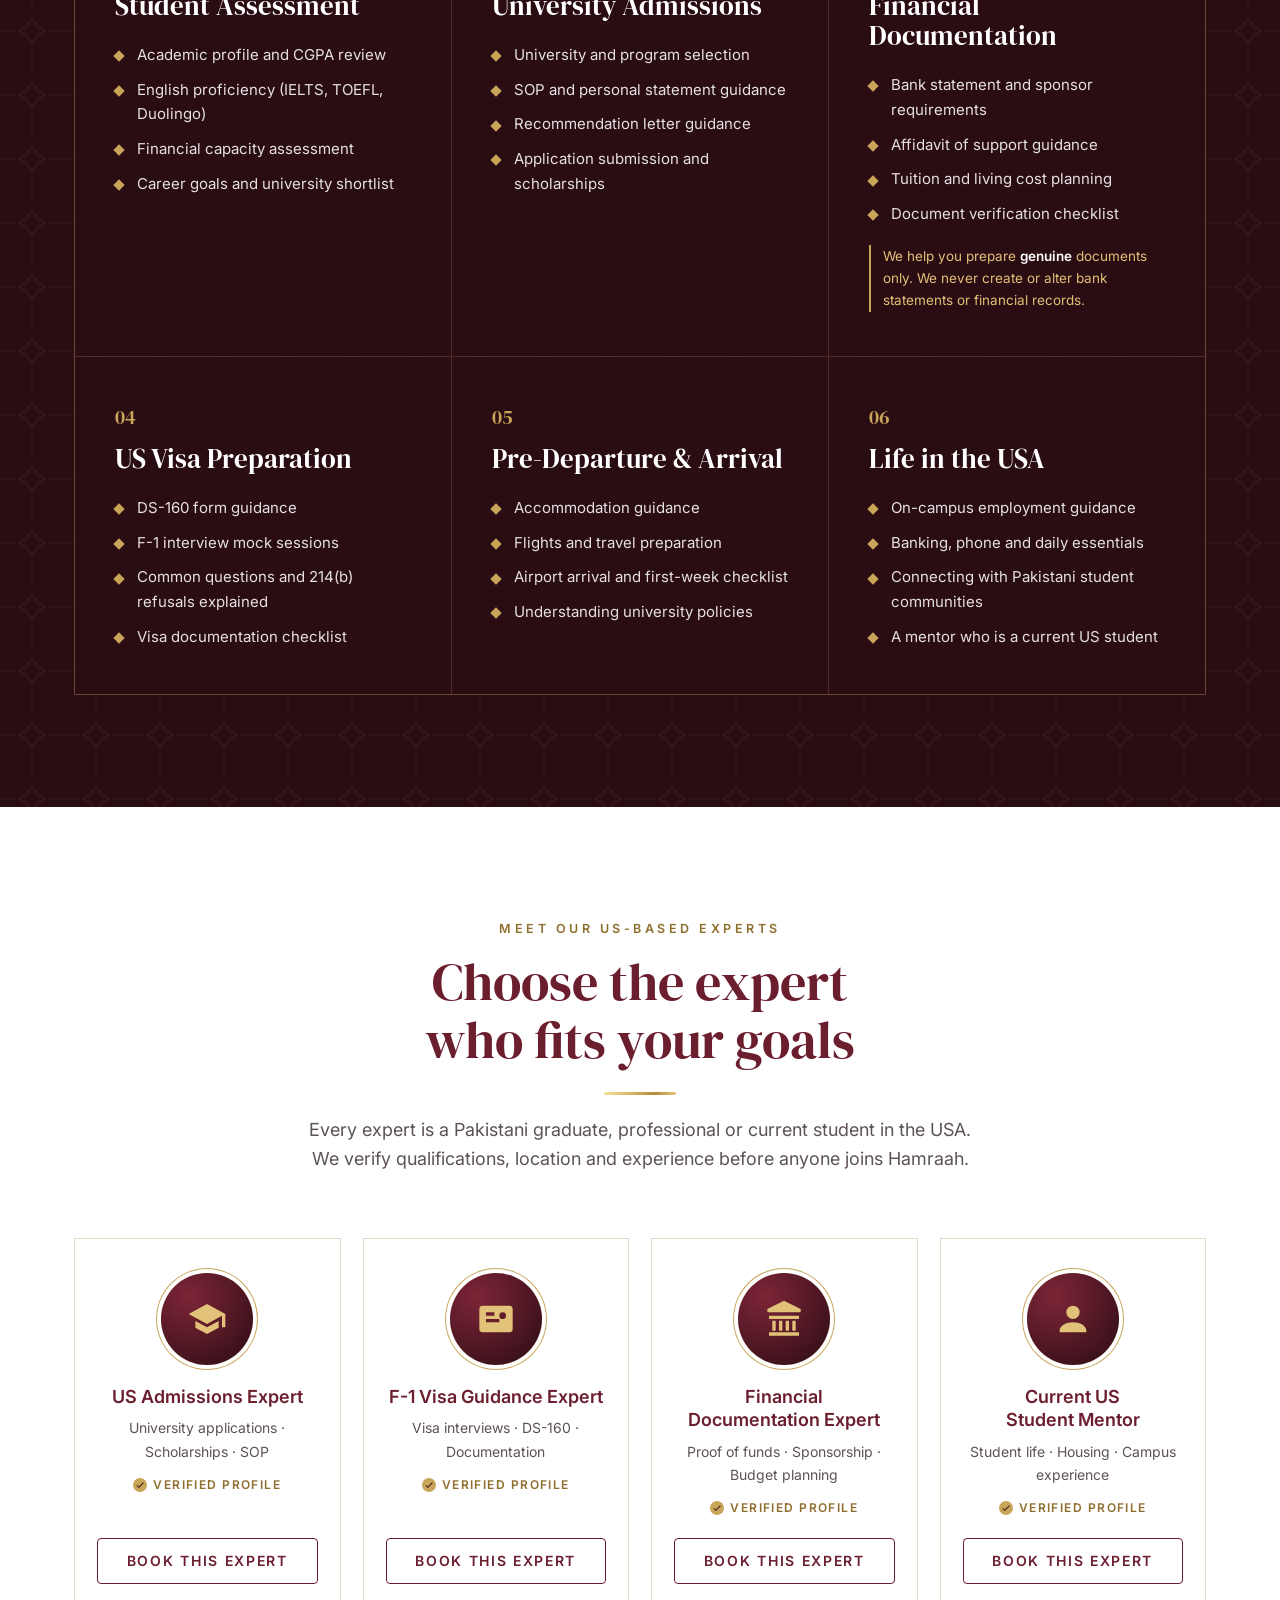
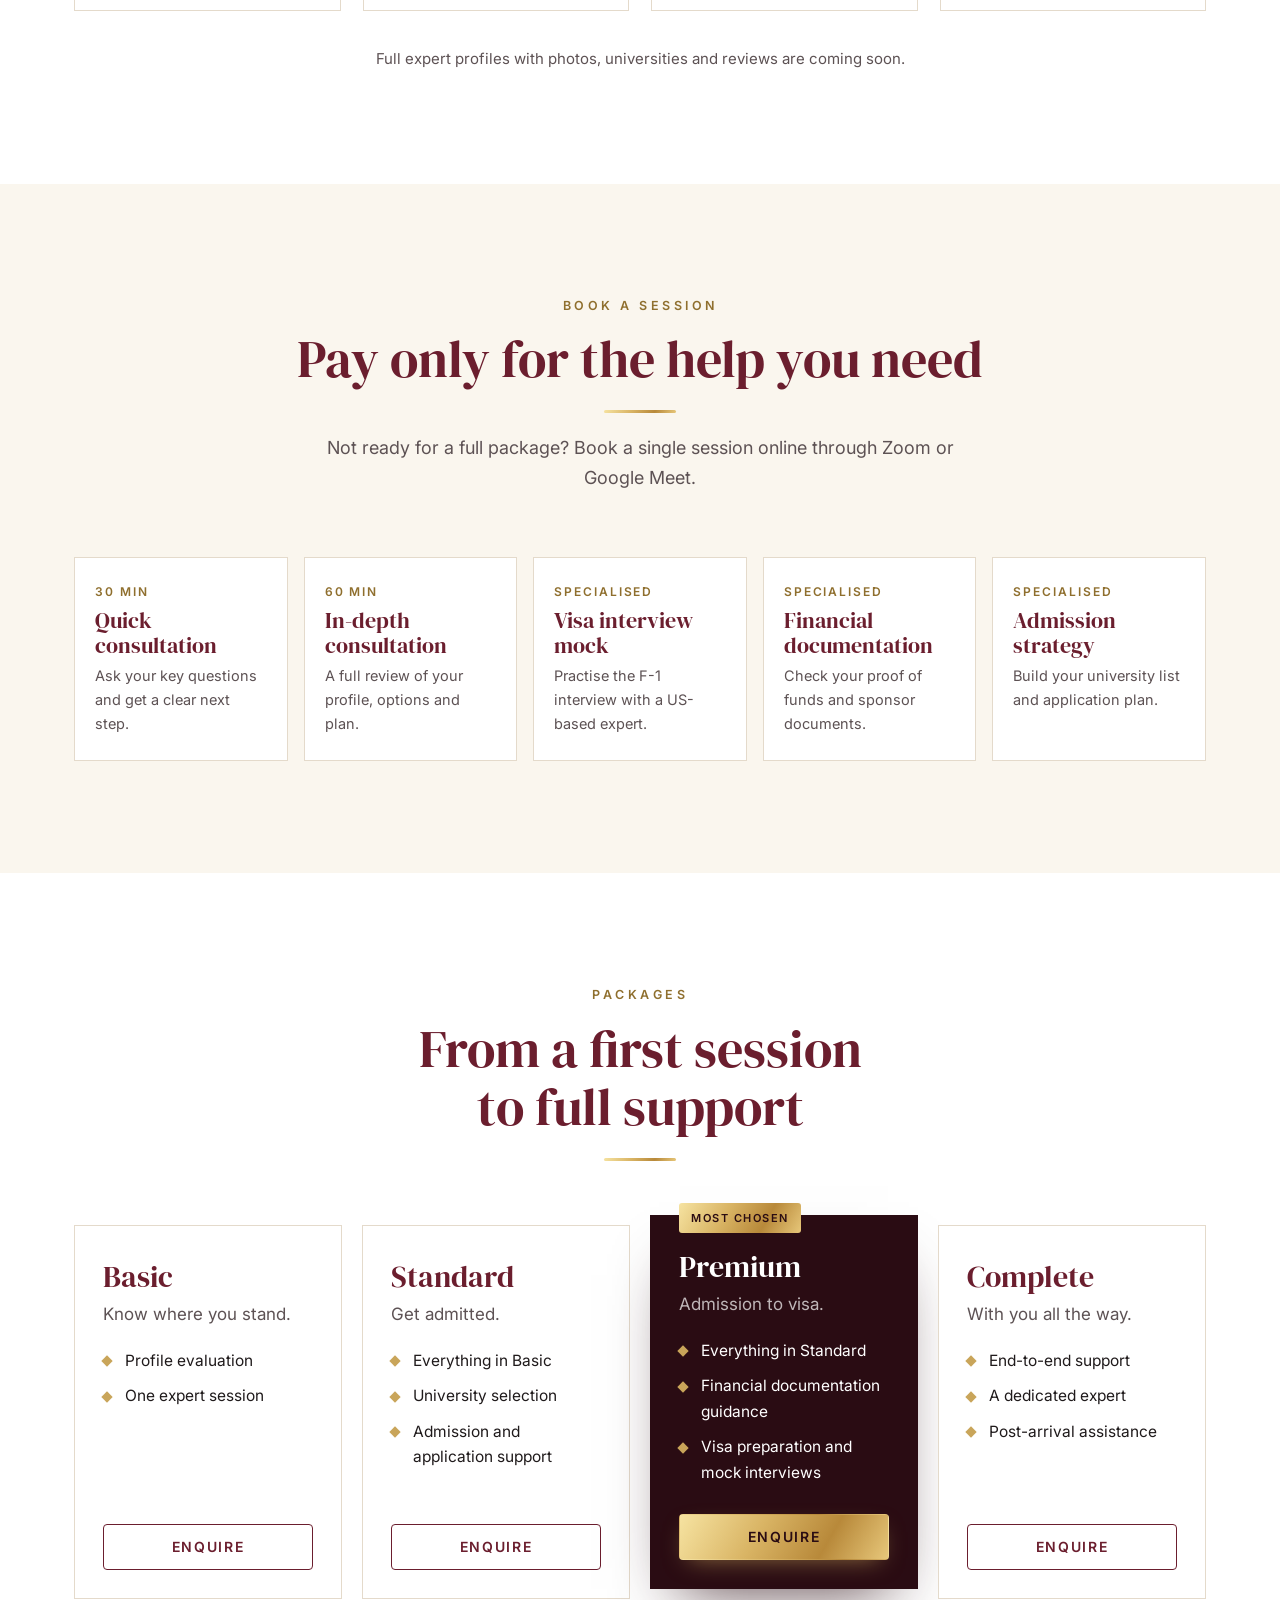
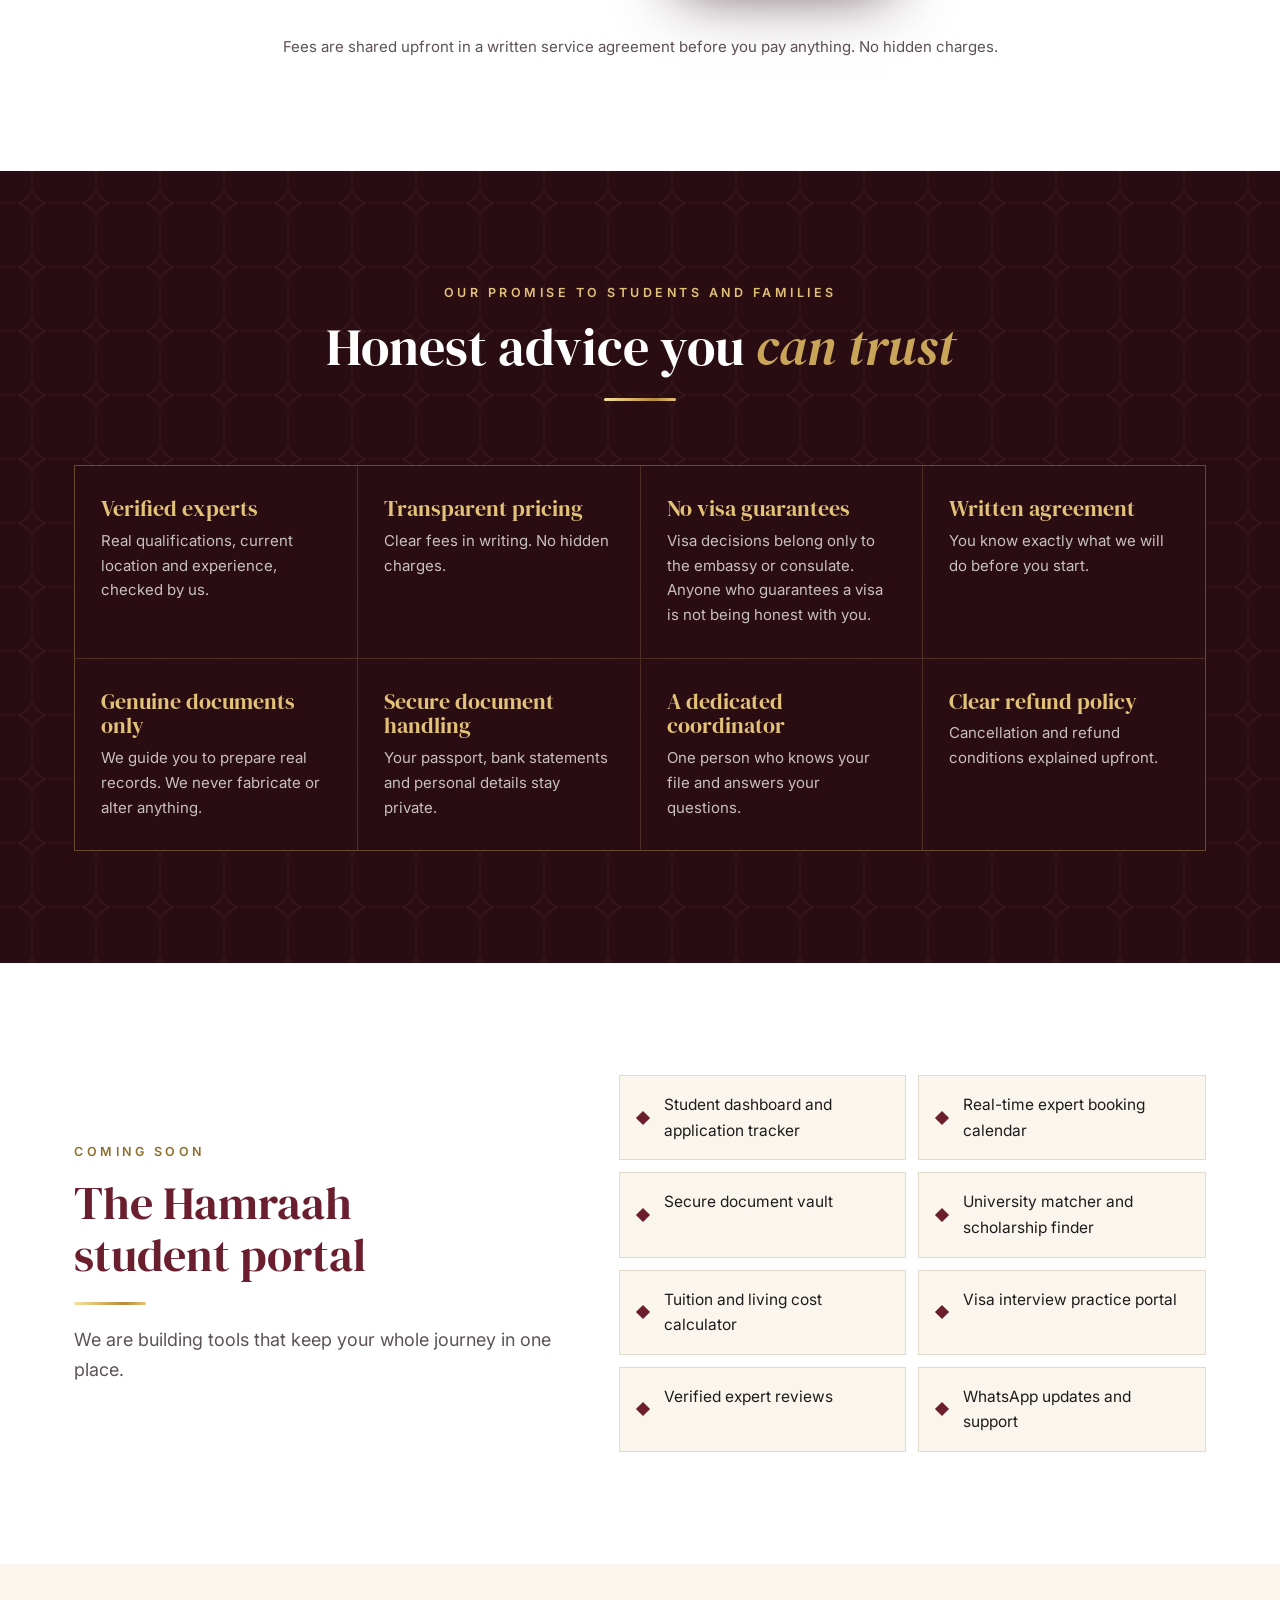
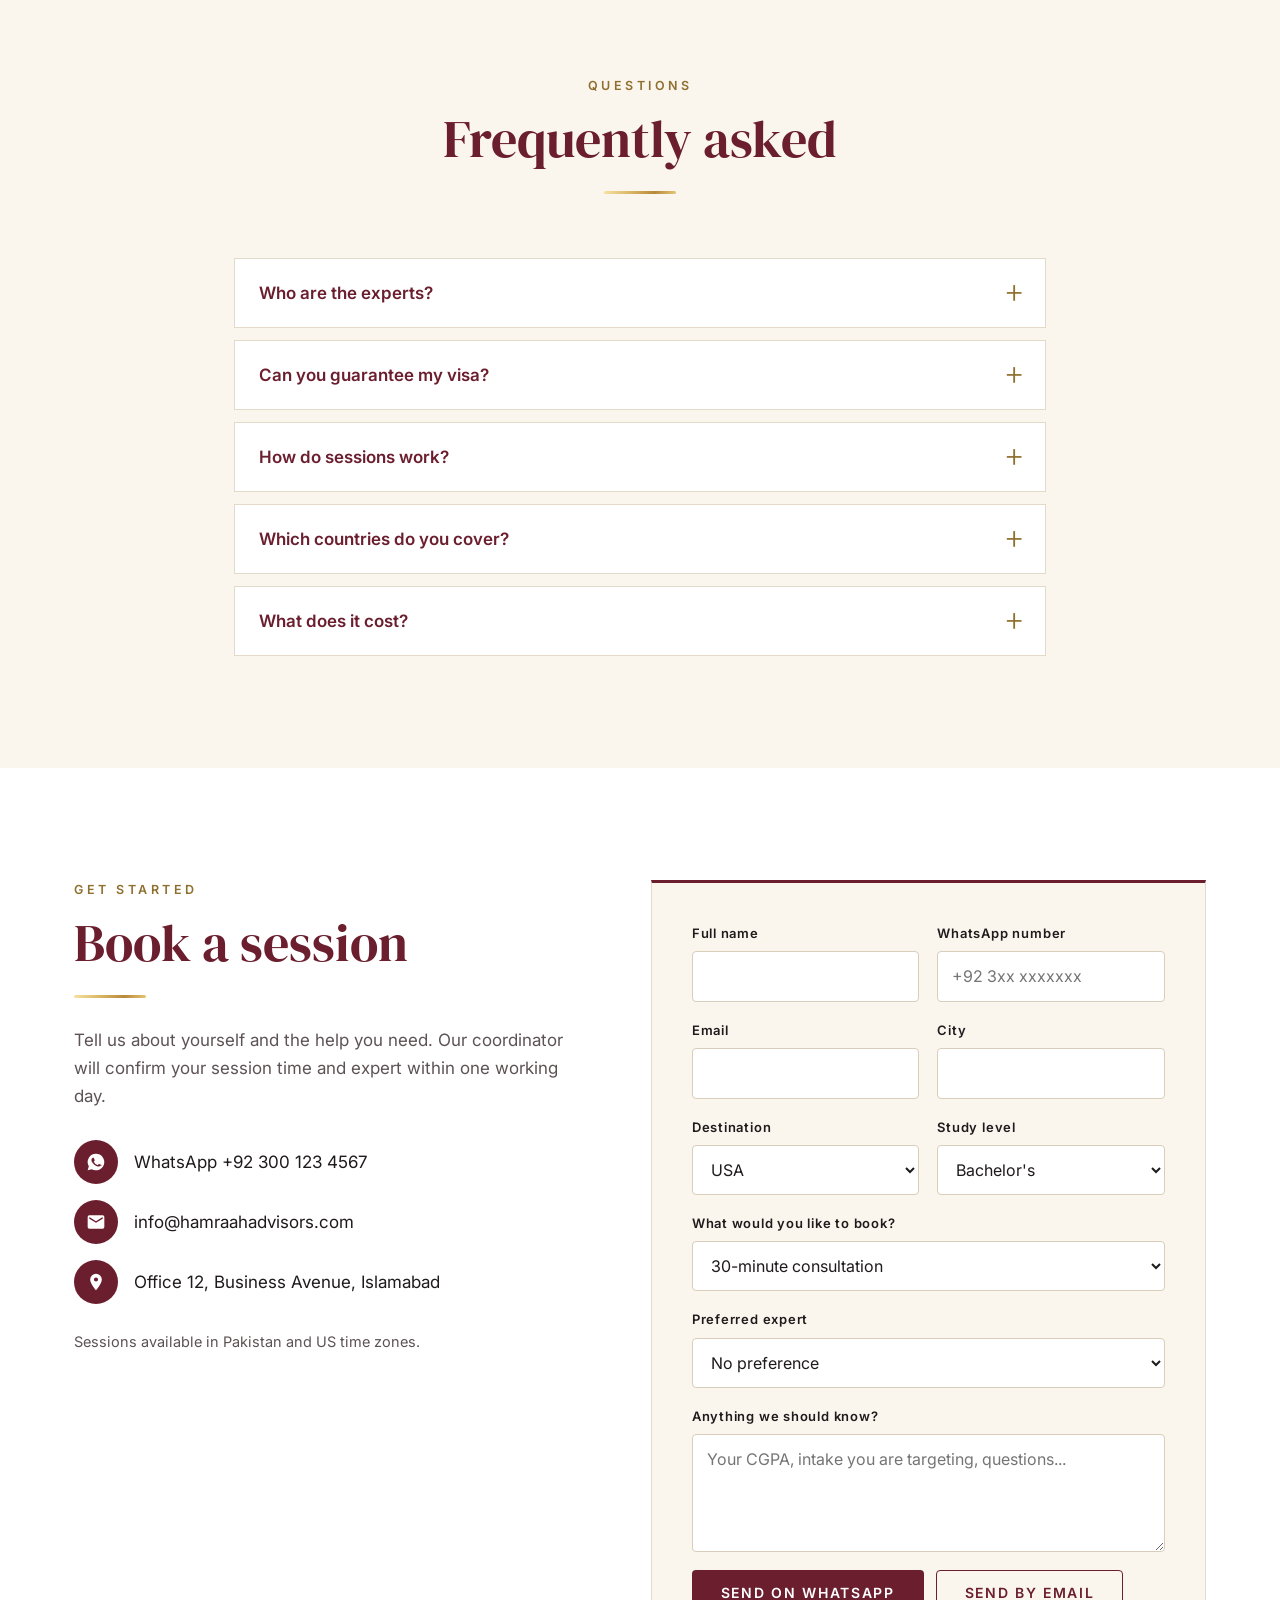
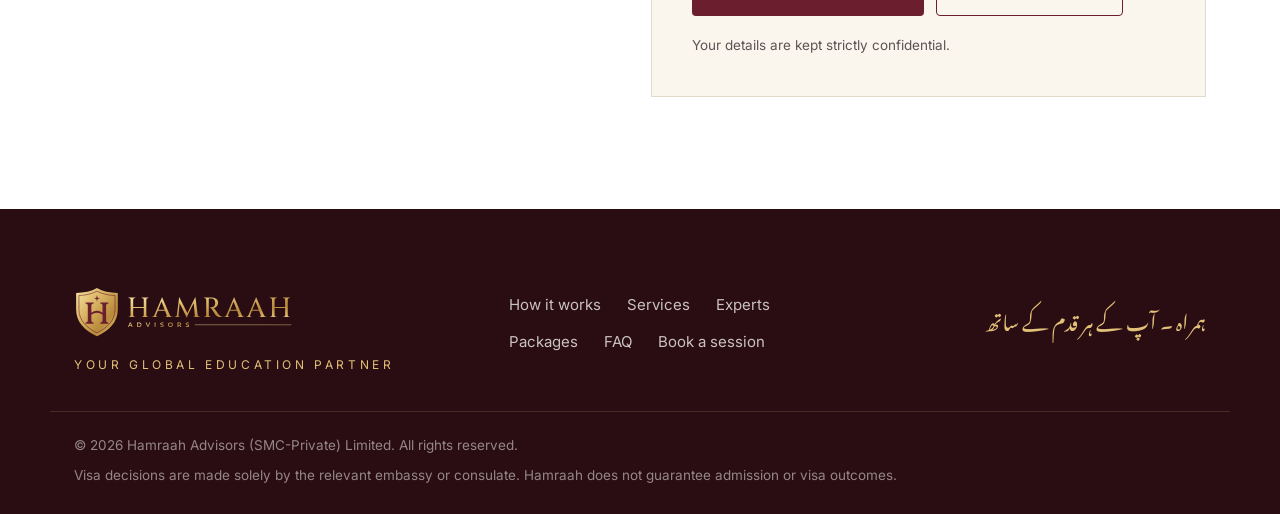
==== commit e9d39432: "Rebuild site as study-abroad consultancy Expert-led positioning (US-based Pakistani experts), A-to-Z" ====
--- a/index.html
+++ b/index.html
@@ -3,15 +3,15 @@
 <head>
   <meta charset="utf-8">
   <meta name="viewport" content="width=device-width, initial-scale=1">
-  <title>Hamraah Advisors | Trusted Counsel. Shared Journey.</title>
-  <meta name="description" content="Hamraah Advisors (SMC-Private) Limited is a Pakistan-based advisory firm offering business advisory, corporate and SECP compliance, tax and financial planning, and strategy for startups, established companies and families.">
+  <title>Hamraah Advisors | Study in the USA &amp; Europe with US-based Pakistani Experts</title>
+  <meta name="description" content="Hamraah Advisors is an expert-led study-abroad consultancy in Pakistan. Book one-on-one sessions with Pakistani experts living in the USA for admissions, scholarships, financial documentation, F-1 visa preparation and post-arrival support.">
   <meta name="theme-color" content="#6B1E2E">
   <link rel="icon" href="assets/favicon.svg" type="image/svg+xml">
   <link rel="icon" href="assets/favicon-32.png" sizes="32x32" type="image/png">
   <link rel="apple-touch-icon" href="assets/apple-touch-icon.png">
   <meta property="og:type" content="website">
-  <meta property="og:title" content="Hamraah Advisors | Trusted Counsel. Shared Journey.">
-  <meta property="og:description" content="Clear, practical advice, delivered with care and complete discretion. Business advisory, SECP compliance, tax and strategy in Pakistan.">
+  <meta property="og:title" content="Hamraah Advisors | Your Global Education Partner">
+  <meta property="og:description" content="Learn from people who are already living your dream. One-on-one guidance from Pakistani experts in the USA, from university choice to your first week on campus.">
   <meta property="og:image" content="/assets/og-image.jpg">
   <meta name="twitter:card" content="summary_large_image">
   <link rel="preconnect" href="https://fonts.googleapis.com">
@@ -32,11 +32,12 @@
         <span></span><span></span><span></span>
       </button>
       <nav class="nav" id="nav" aria-label="Main">
-        <a href="#about">About</a>
+        <a href="#journey">How it works</a>
         <a href="#services">Services</a>
-        <a href="#clients">Who we serve</a>
-        <a href="#approach">Approach</a>
-        <a class="btn btn-small" href="#contact">Book a consultation</a>
+        <a href="#experts">Our experts</a>
+        <a href="#packages">Packages</a>
+        <a href="#faq">FAQ</a>
+        <a class="btn btn-small" href="#book">Book a session</a>
       </nav>
     </div>
   </header>
@@ -47,51 +48,87 @@
       <div class="pattern" aria-hidden="true"></div>
       <div class="wrap hero-inner">
         <div class="hero-copy">
-          <p class="eyebrow">Advisory · Compliance · Strategy</p>
-          <h1>Advice that walks <em>beside you</em></h1>
-          <p class="lede">Hamraah means <strong>fellow traveller</strong>. We are the trusted companion businesses and families in Pakistan turn to for every important decision, from the first registration to the next stage of growth.</p>
+          <p class="eyebrow">Your global education partner</p>
+          <h1>Learn from people already <em>living your dream</em></h1>
+          <p class="lede">Get one-on-one guidance from <strong>Pakistani graduates and professionals living in the USA</strong>, people who have been through admissions, the F-1 visa interview and their first semester themselves. Hamraah walks with you from your first question to your first week on campus.</p>
           <div class="hero-cta">
-            <a class="btn btn-gold" href="#contact">Book a consultation</a>
-            <a class="btn btn-ghost" href="#services">Explore our services</a>
-          </div>
+            <a class="btn btn-gold" href="#book">Book a session</a>
+            <a class="btn btn-ghost" href="#journey">See how it works</a>
+          </div>
+          <ul class="hero-badges">
+            <li>US-based experts</li>
+            <li>One-on-one sessions</li>
+            <li>A-to-Z guidance</li>
+            <li>Transparent services</li>
+          </ul>
         </div>
         <div class="hero-mark" aria-hidden="true">
           <img src="assets/logo/hamraah-crest-gold-foil.svg" alt="" width="500" height="500">
-          <p class="tagline">Trusted counsel. Shared journey.</p>
-        </div>
-      </div>
-    </section>
-
-    <!-- TRUST STRIP -->
-    <section class="strip" aria-label="Highlights">
+          <p class="tagline">Hamraah · fellow traveller</p>
+        </div>
+      </div>
+    </section>
+
+    <!-- DESTINATIONS STRIP -->
+    <section class="strip" aria-label="Study destinations">
       <div class="wrap strip-inner">
-        <div><span class="num">SECP</span><span class="lbl">Registered private limited company</span></div>
-        <div><span class="num">4</span><span class="lbl">Core advisory practices</span></div>
-        <div><span class="num">1:1</span><span class="lbl">A dedicated advisor for every client</span></div>
-        <div><span class="num">100%</span><span class="lbl">Confidential, always</span></div>
-      </div>
-    </section>
-
-    <!-- ABOUT -->
-    <section class="section" id="about">
-      <div class="wrap">
-        <div class="section-head">
-          <p class="eyebrow">About Hamraah</p>
-          <h2>A companion for the road ahead</h2>
-          <span class="rule"></span>
-        </div>
-        <div class="about-grid">
-          <article class="mv">
-            <p class="kicker">Our vision</p>
-            <h3>To be Pakistan's most trusted companion for business decisions.</h3>
-            <p>A firm that clients return to for every important step of their growth, because they know we have walked the road with them before.</p>
-          </article>
-          <article class="mv">
-            <p class="kicker">Our mission</p>
-            <h3>Clear, practical advice, delivered with care and complete discretion.</h3>
-            <p>We make complex regulation, finance and strategy simple to act on, and we stay accountable for the result.</p>
-          </article>
-        </div>
+        <div><span class="num">USA</span><span class="lbl">Our main focus: F-1 student visas</span></div>
+        <div><span class="num">Europe</span><span class="lbl">Selected countries and universities</span></div>
+        <div><span class="num">1:1</span><span class="lbl">Sessions on Zoom or Google Meet</span></div>
+        <div><span class="num">8</span><span class="lbl">Steps, one partner, start to finish</span></div>
+      </div>
+    </section>
+
+    <!-- WHY -->
+    <section class="section" id="why">
+      <div class="wrap">
+        <div class="section-head">
+          <p class="eyebrow">Why Hamraah</p>
+          <h2>Real guidance, not just application processing</h2>
+          <span class="rule"></span>
+          <p class="sub">Most consultants file forms. Our experts have sat in the same visa interview, written the same SOP and opened their first US bank account. That experience is what you get.</p>
+        </div>
+        <div class="compare">
+          <div class="compare-col them">
+            <p class="kicker">A typical consultancy</p>
+            <ul>
+              <li>One general agent for every student</li>
+              <li>Advice second-hand, from people who never studied abroad</li>
+              <li>Fees and "guarantees" that change later</li>
+              <li>Support ends when the visa is stamped</li>
+            </ul>
+          </div>
+          <div class="compare-col us">
+            <p class="kicker">Hamraah</p>
+            <ul>
+              <li>You choose the expert who fits your goals</li>
+              <li>Guidance from Pakistanis living and working in the USA</li>
+              <li>Written agreement, clear fees, no false promises</li>
+              <li>Support continues after you land</li>
+            </ul>
+          </div>
+        </div>
+      </div>
+    </section>
+
+    <!-- JOURNEY -->
+    <section class="section tint" id="journey">
+      <div class="wrap">
+        <div class="section-head">
+          <p class="eyebrow">Your A-to-Z journey</p>
+          <h2>Eight steps, one companion</h2>
+          <span class="rule"></span>
+        </div>
+        <ol class="journey">
+          <li><h3>Profile Evaluation</h3><p>Academic and financial assessment</p></li>
+          <li><h3>Career &amp; Country Selection</h3><p>Choose the right study destination</p></li>
+          <li><h3>University Admissions</h3><p>University selection and applications</p></li>
+          <li><h3>Financial Documentation</h3><p>Genuine proof-of-funds guidance</p></li>
+          <li><h3>Scholarships &amp; Funding</h3><p>Funding and scholarship opportunities</p></li>
+          <li><h3>Visa Documentation</h3><p>DS-160 and supporting documents</p></li>
+          <li><h3>Visa Interview Preparation</h3><p>Mock interviews with US-based experts</p></li>
+          <li><h3>Post-Arrival Support</h3><p>Accommodation, travel and student life</p></li>
+        </ol>
       </div>
     </section>
 
@@ -100,175 +137,319 @@
       <div class="pattern" aria-hidden="true"></div>
       <div class="wrap">
         <div class="section-head">
-          <p class="eyebrow">How we help</p>
-          <h2>Four practices, <em>one partner</em></h2>
-          <span class="rule"></span>
-        </div>
-        <div class="services">
+          <p class="eyebrow">What we do</p>
+          <h2>Everything you need, <em>in one place</em></h2>
+          <span class="rule"></span>
+        </div>
+        <div class="services three">
           <article class="service">
             <span class="idx">01</span>
-            <h3>Business Advisory</h3>
-            <p>Independent counsel on structure, operations and key decisions, so owners can move forward with confidence.</p>
-            <ul>
-              <li>Business structuring and restructuring</li>
-              <li>Feasibility studies and business plans</li>
-              <li>Governance and internal controls</li>
+            <h3>Student Assessment</h3>
+            <ul>
+              <li>Academic profile and CGPA review</li>
+              <li>English proficiency (IELTS, TOEFL, Duolingo)</li>
+              <li>Financial capacity assessment</li>
+              <li>Career goals and university shortlist</li>
             </ul>
           </article>
           <article class="service">
             <span class="idx">02</span>
-            <h3>Corporate &amp; SECP Compliance</h3>
-            <p>From incorporation to annual returns, we keep your company in good standing and your records in order.</p>
-            <ul>
-              <li>Company incorporation (SMC, Pvt Ltd, AOP)</li>
-              <li>Annual returns, Form A / Form 29 filings</li>
-              <li>Corporate secretarial support</li>
+            <h3>University Admissions</h3>
+            <ul>
+              <li>University and program selection</li>
+              <li>SOP and personal statement guidance</li>
+              <li>Recommendation letter guidance</li>
+              <li>Application submission and scholarships</li>
             </ul>
           </article>
           <article class="service">
             <span class="idx">03</span>
-            <h3>Tax &amp; Financial Planning</h3>
-            <p>Practical tax advice and sound financial planning for companies, individuals and overseas Pakistanis.</p>
-            <ul>
-              <li>FBR registration, NTN and returns</li>
-              <li>Sales tax and withholding compliance</li>
-              <li>Personal and family wealth planning</li>
-            </ul>
+            <h3>Financial Documentation</h3>
+            <ul>
+              <li>Bank statement and sponsor requirements</li>
+              <li>Affidavit of support guidance</li>
+              <li>Tuition and living cost planning</li>
+              <li>Document verification checklist</li>
+            </ul>
+            <p class="note">We help you prepare <strong>genuine</strong> documents only. We never create or alter bank statements or financial records.</p>
           </article>
           <article class="service">
             <span class="idx">04</span>
-            <h3>Strategy &amp; Growth</h3>
-            <p>Clear plans for the next stage, whether that is a new market, new capital or a new venture.</p>
-            <ul>
-              <li>Growth and market-entry strategy</li>
-              <li>Fundraising readiness and financial models</li>
-              <li>Partnerships and joint ventures</li>
-            </ul>
-          </article>
-        </div>
-      </div>
-    </section>
-
-    <!-- CLIENTS -->
-    <section class="section" id="clients">
-      <div class="wrap">
-        <div class="section-head">
-          <p class="eyebrow">Who we serve</p>
-          <h2>Built for every stage of the journey</h2>
-          <span class="rule"></span>
-        </div>
-        <div class="audience">
-          <article>
-            <span class="idx">01</span>
-            <h3>Startups &amp; SMEs</h3>
-            <p>Founders who need a partner for company setup, SECP compliance, tax and their first growth decisions.</p>
-          </article>
-          <article>
-            <span class="idx">02</span>
-            <h3>Established Companies</h3>
-            <p>Boards and owners who want independent advice on structure, finance, governance and expansion.</p>
-          </article>
-          <article>
-            <span class="idx">03</span>
-            <h3>Families &amp; Overseas Pakistanis</h3>
-            <p>Individuals managing investments, family businesses and compliance in Pakistan, from home or abroad.</p>
-          </article>
-        </div>
-      </div>
-    </section>
-
-    <!-- APPROACH -->
-    <section class="section tint" id="approach">
-      <div class="wrap">
-        <div class="section-head">
-          <p class="eyebrow">Our approach</p>
-          <h2>How we walk the road with you</h2>
-          <span class="rule"></span>
-        </div>
-        <ol class="steps">
-          <li>
-            <h3>Listen</h3>
-            <p>A confidential first conversation to understand where you are and where you want to go.</p>
-          </li>
-          <li>
-            <h3>Map</h3>
-            <p>A clear written plan with scope, timelines and fees agreed upfront. No surprises.</p>
-          </li>
-          <li>
-            <h3>Deliver</h3>
-            <p>Your dedicated advisor handles the work, the filings and the follow-ups.</p>
-          </li>
-          <li>
-            <h3>Stay beside you</h3>
-            <p>Ongoing reminders, reviews and advice as your business and needs change.</p>
-          </li>
-        </ol>
-
-        <div class="values">
-          <div><h4>Trust</h4><p>Your information stays with us. Discretion is part of every engagement.</p></div>
-          <div><h4>Clarity</h4><p>Plain language, practical steps and honest answers.</p></div>
-          <div><h4>Commitment</h4><p>We stay accountable for the outcome, not just the advice.</p></div>
-        </div>
-      </div>
-    </section>
-
-    <!-- CTA BAND -->
-    <section class="band">
+            <h3>US Visa Preparation</h3>
+            <ul>
+              <li>DS-160 form guidance</li>
+              <li>F-1 interview mock sessions</li>
+              <li>Common questions and 214(b) refusals explained</li>
+              <li>Visa documentation checklist</li>
+            </ul>
+          </article>
+          <article class="service">
+            <span class="idx">05</span>
+            <h3>Pre-Departure &amp; Arrival</h3>
+            <ul>
+              <li>Accommodation guidance</li>
+              <li>Flights and travel preparation</li>
+              <li>Airport arrival and first-week checklist</li>
+              <li>Understanding university policies</li>
+            </ul>
+          </article>
+          <article class="service">
+            <span class="idx">06</span>
+            <h3>Life in the USA</h3>
+            <ul>
+              <li>On-campus employment guidance</li>
+              <li>Banking, phone and daily essentials</li>
+              <li>Connecting with Pakistani student communities</li>
+              <li>A mentor who is a current US student</li>
+            </ul>
+          </article>
+        </div>
+      </div>
+    </section>
+
+    <!-- EXPERTS -->
+    <section class="section" id="experts">
+      <div class="wrap">
+        <div class="section-head">
+          <p class="eyebrow">Meet our US-based experts</p>
+          <h2>Choose the expert who fits your goals</h2>
+          <span class="rule"></span>
+          <p class="sub">Every expert is a Pakistani graduate, professional or current student in the USA. We verify qualifications, location and experience before anyone joins Hamraah.</p>
+        </div>
+        <div class="experts">
+          <article class="expert">
+            <div class="avatar" aria-hidden="true"><svg viewBox="0 0 24 24"><path d="M12 3 1 9l11 6 9-4.9V17h2V9zM5 13.2v4L12 21l7-3.8v-4L12 17z"/></svg></div>
+            <h3>US Admissions Expert</h3>
+            <p class="tags">University applications · Scholarships · SOP</p>
+            <p class="verified">Verified profile</p>
+            <a class="btn btn-outline" href="#book" data-expert="US Admissions Expert">Book this expert</a>
+          </article>
+          <article class="expert">
+            <div class="avatar" aria-hidden="true"><svg viewBox="0 0 24 24"><path d="M4 4h16a2 2 0 0 1 2 2v12a2 2 0 0 1-2 2H4a2 2 0 0 1-2-2V6a2 2 0 0 1 2-2zm2 4v2h5V8zm0 4v2h8v-2zm10-4a2 2 0 1 0 0 4 2 2 0 0 0 0-4z"/></svg></div>
+            <h3>F-1 Visa Guidance Expert</h3>
+            <p class="tags">Visa interviews · DS-160 · Documentation</p>
+            <p class="verified">Verified profile</p>
+            <a class="btn btn-outline" href="#book" data-expert="F-1 Visa Guidance Expert">Book this expert</a>
+          </article>
+          <article class="expert">
+            <div class="avatar" aria-hidden="true"><svg viewBox="0 0 24 24"><path d="M3 10h18v2H3zm2 3h2v6H5zm4 0h2v6H9zm4 0h2v6h-2zm4 0h2v6h-2zM3 20h18v2H3zM12 1l10 5v2H2V6z"/></svg></div>
+            <h3>Financial Documentation Expert</h3>
+            <p class="tags">Proof of funds · Sponsorship · Budget planning</p>
+            <p class="verified">Verified profile</p>
+            <a class="btn btn-outline" href="#book" data-expert="Financial Documentation Expert">Book this expert</a>
+          </article>
+          <article class="expert">
+            <div class="avatar" aria-hidden="true"><svg viewBox="0 0 24 24"><path d="M12 12a4 4 0 1 0 0-8 4 4 0 0 0 0 8zm0 2c-4 0-8 2-8 5v1h16v-1c0-3-4-5-8-5z"/></svg></div>
+            <h3>Current US Student Mentor</h3>
+            <p class="tags">Student life · Housing · Campus experience</p>
+            <p class="verified">Verified profile</p>
+            <a class="btn btn-outline" href="#book" data-expert="Current US Student Mentor">Book this expert</a>
+          </article>
+        </div>
+        <p class="center-note">Full expert profiles with photos, universities and reviews are coming soon.</p>
+      </div>
+    </section>
+
+    <!-- SESSIONS -->
+    <section class="section tint" id="sessions">
+      <div class="wrap">
+        <div class="section-head">
+          <p class="eyebrow">Book a session</p>
+          <h2>Pay only for the help you need</h2>
+          <span class="rule"></span>
+          <p class="sub">Not ready for a full package? Book a single session online through Zoom or Google Meet.</p>
+        </div>
+        <div class="sessions">
+          <button class="session" data-session="30-minute consultation"><span class="dur">30 min</span><span class="name">Quick consultation</span><span class="desc">Ask your key questions and get a clear next step.</span></button>
+          <button class="session" data-session="60-minute consultation"><span class="dur">60 min</span><span class="name">In-depth consultation</span><span class="desc">A full review of your profile, options and plan.</span></button>
+          <button class="session" data-session="Visa interview mock session"><span class="dur">Specialised</span><span class="name">Visa interview mock</span><span class="desc">Practise the F-1 interview with a US-based expert.</span></button>
+          <button class="session" data-session="Financial documentation session"><span class="dur">Specialised</span><span class="name">Financial documentation</span><span class="desc">Check your proof of funds and sponsor documents.</span></button>
+          <button class="session" data-session="University admission strategy session"><span class="dur">Specialised</span><span class="name">Admission strategy</span><span class="desc">Build your university list and application plan.</span></button>
+        </div>
+      </div>
+    </section>
+
+    <!-- PACKAGES -->
+    <section class="section" id="packages">
+      <div class="wrap">
+        <div class="section-head">
+          <p class="eyebrow">Packages</p>
+          <h2>From a first session to full support</h2>
+          <span class="rule"></span>
+        </div>
+        <div class="packages">
+          <article class="pkg">
+            <h3>Basic</h3>
+            <p class="pkg-lede">Know where you stand.</p>
+            <ul><li>Profile evaluation</li><li>One expert session</li></ul>
+            <a class="btn btn-outline" href="#book" data-package="Basic">Enquire</a>
+          </article>
+          <article class="pkg">
+            <h3>Standard</h3>
+            <p class="pkg-lede">Get admitted.</p>
+            <ul><li>Everything in Basic</li><li>University selection</li><li>Admission and application support</li></ul>
+            <a class="btn btn-outline" href="#book" data-package="Standard">Enquire</a>
+          </article>
+          <article class="pkg featured">
+            <span class="badge">Most chosen</span>
+            <h3>Premium</h3>
+            <p class="pkg-lede">Admission to visa.</p>
+            <ul><li>Everything in Standard</li><li>Financial documentation guidance</li><li>Visa preparation and mock interviews</li></ul>
+            <a class="btn btn-gold" href="#book" data-package="Premium">Enquire</a>
+          </article>
+          <article class="pkg">
+            <h3>Complete</h3>
+            <p class="pkg-lede">With you all the way.</p>
+            <ul><li>End-to-end support</li><li>A dedicated expert</li><li>Post-arrival assistance</li></ul>
+            <a class="btn btn-outline" href="#book" data-package="Complete">Enquire</a>
+          </article>
+        </div>
+        <p class="center-note">Fees are shared upfront in a written service agreement before you pay anything. No hidden charges.</p>
+      </div>
+    </section>
+
+    <!-- TRUST -->
+    <section class="section dark" id="trust">
       <div class="pattern" aria-hidden="true"></div>
-      <div class="wrap band-inner">
-        <h2>Every journey is easier with the right companion.</h2>
-        <a class="btn btn-gold" href="#contact">Start the conversation</a>
-      </div>
-    </section>
-
-    <!-- CONTACT -->
-    <section class="section" id="contact">
+      <div class="wrap">
+        <div class="section-head">
+          <p class="eyebrow">Our promise to students and families</p>
+          <h2>Honest advice you <em>can trust</em></h2>
+          <span class="rule"></span>
+        </div>
+        <div class="promises">
+          <div><h3>Verified experts</h3><p>Real qualifications, current location and experience, checked by us.</p></div>
+          <div><h3>Transparent pricing</h3><p>Clear fees in writing. No hidden charges.</p></div>
+          <div><h3>No visa guarantees</h3><p>Visa decisions belong only to the embassy or consulate. Anyone who guarantees a visa is not being honest with you.</p></div>
+          <div><h3>Written agreement</h3><p>You know exactly what we will do before you start.</p></div>
+          <div><h3>Genuine documents only</h3><p>We guide you to prepare real records. We never fabricate or alter anything.</p></div>
+          <div><h3>Secure document handling</h3><p>Your passport, bank statements and personal details stay private.</p></div>
+          <div><h3>A dedicated coordinator</h3><p>One person who knows your file and answers your questions.</p></div>
+          <div><h3>Clear refund policy</h3><p>Cancellation and refund conditions explained upfront.</p></div>
+        </div>
+      </div>
+    </section>
+
+    <!-- COMING SOON -->
+    <section class="section" id="platform">
+      <div class="wrap platform">
+        <div>
+          <p class="eyebrow">Coming soon</p>
+          <h2>The Hamraah student portal</h2>
+          <span class="rule"></span>
+          <p class="sub left">We are building tools that keep your whole journey in one place.</p>
+        </div>
+        <ul class="features">
+          <li>Student dashboard and application tracker</li>
+          <li>Real-time expert booking calendar</li>
+          <li>Secure document vault</li>
+          <li>University matcher and scholarship finder</li>
+          <li>Tuition and living cost calculator</li>
+          <li>Visa interview practice portal</li>
+          <li>Verified expert reviews</li>
+          <li>WhatsApp updates and support</li>
+        </ul>
+      </div>
+    </section>
+
+    <!-- FAQ -->
+    <section class="section tint" id="faq">
+      <div class="wrap narrow">
+        <div class="section-head">
+          <p class="eyebrow">Questions</p>
+          <h2>Frequently asked</h2>
+          <span class="rule"></span>
+        </div>
+        <div class="faq">
+          <details><summary>Who are the experts?</summary><p>Pakistani graduates, working professionals and current students living in the USA. Each one has been through US admissions and the F-1 visa process personally, and we verify their background before they join.</p></details>
+          <details><summary>Can you guarantee my visa?</summary><p>No, and nobody honestly can. Visa decisions are made only by the US embassy or consulate. What we do is make sure your application, documents and interview preparation are as strong and as genuine as possible.</p></details>
+          <details><summary>How do sessions work?</summary><p>Choose a session type and, if you like, an expert. We confirm a time that suits both of you and send a Zoom or Google Meet link.</p></details>
+          <details><summary>Which countries do you cover?</summary><p>Our main focus is the USA. We also guide students applying to selected countries and universities in Europe. Ask us about your destination.</p></details>
+          <details><summary>What does it cost?</summary><p>It depends on the session or package you choose. We share every fee in writing before you pay, with no hidden charges.</p></details>
+        </div>
+      </div>
+    </section>
+
+    <!-- BOOK -->
+    <section class="section" id="book">
       <div class="wrap contact-grid">
         <div>
           <div class="section-head left">
-            <p class="eyebrow">Contact</p>
-            <h2>Book a consultation</h2>
+            <p class="eyebrow">Get started</p>
+            <h2>Book a session</h2>
             <span class="rule"></span>
           </div>
-          <p class="contact-lede">Tell us a little about what you need and we will get back to you within one working day.</p>
+          <p class="contact-lede">Tell us about yourself and the help you need. Our coordinator will confirm your session time and expert within one working day.</p>
           <ul class="contact-list">
             <li>
-              <span class="ico" aria-hidden="true"><svg viewBox="0 0 24 24"><path d="M6.6 10.8a15.1 15.1 0 0 0 6.6 6.6l2.2-2.2a1 1 0 0 1 1-.25 11.4 11.4 0 0 0 3.6.57 1 1 0 0 1 1 1V20a1 1 0 0 1-1 1A17 17 0 0 1 3 4a1 1 0 0 1 1-1h3.5a1 1 0 0 1 1 1c0 1.25.2 2.45.57 3.57a1 1 0 0 1-.25 1z"/></svg></span>
-              <a href="tel:+923001234567" data-placeholder>+92 300 123 4567</a>
+              <span class="ico" aria-hidden="true"><svg viewBox="0 0 24 24"><path d="M12 2a10 10 0 0 0-8.6 15.1L2 22l5-1.3A10 10 0 1 0 12 2zm5.3 14.1c-.2.6-1.3 1.2-1.8 1.3-.5 0-1 .2-3.3-.7a11.6 11.6 0 0 1-4.6-4c-.4-.5-1.100-1.6-1.100-3s.7-2 1-2.300a1 1 0 0 1 .8-.4h.6c.2 0 .4 0 .6.5l.9 2.1c.1.2.1.4 0 .6l-.4.6-.4.5c-.1.1-.3.3-.1.6a8.7 8.7 0 0 0 4.3 3.8c.3.1.5.1.6-.1l.9-1.1c.2-.3.4-.2.6-.1l2 1c.3.1.5.2.5.3a2.400 2.400 0 0 1-.1 1.300z"/></svg></span>
+              <a href="https://wa.me/923001234567" target="_blank" rel="noopener" data-placeholder>WhatsApp +92 300 123 4567</a>
             </li>
             <li>
               <span class="ico" aria-hidden="true"><svg viewBox="0 0 24 24"><path d="M20 4H4a2 2 0 0 0-2 2v12a2 2 0 0 0 2 2h16a2 2 0 0 0 2-2V6a2 2 0 0 0-2-2zm0 4-8 5-8-5V6l8 5 8-5z"/></svg></span>
-              <a href="mailto:info@hamraahadvisors.com" data-placeholder>info@hamraahadvisors.com</a>
+              <a href="mailto:info@hamraahadvisors.com">info@hamraahadvisors.com</a>
             </li>
             <li>
               <span class="ico" aria-hidden="true"><svg viewBox="0 0 24 24"><path d="M12 2a7 7 0 0 0-7 7c0 5.25 7 13 7 13s7-7.75 7-13a7 7 0 0 0-7-7zm0 9.5A2.5 2.5 0 1 1 12 6.5a2.5 2.5 0 0 1 0 5z"/></svg></span>
               <span data-placeholder>Office 12, Business Avenue, Islamabad</span>
             </li>
-            <li>
-              <span class="ico" aria-hidden="true"><svg viewBox="0 0 24 24"><path d="M12 2a10 10 0 0 0-8.6 15.1L2 22l5-1.3A10 10 0 1 0 12 2zm5.3 14.1c-.2.6-1.3 1.2-1.8 1.3-.5 0-1 .2-3.3-.7a11.6 11.6 0 0 1-4.6-4c-.4-.5-1.1-1.6-1.1-3s.7-2 1-2.3a1 1 0 0 1 .8-.4h.6c.2 0 .4 0 .6.5l.9 2.1c.1.2.1.4 0 .6l-.4.6-.4.5c-.1.1-.3.3-.1.6a8.7 8.7 0 0 0 4.3 3.8c.3.1.5.1.6-.1l.9-1.1c.2-.3.4-.2.6-.1l2 1c.3.1.5.2.5.3a2.4 2.4 0 0 1-.1 1.3z"/></svg></span>
-              <a href="https://wa.me/923001234567" target="_blank" rel="noopener" data-placeholder>Chat on WhatsApp</a>
-            </li>
           </ul>
-          <p class="hours">Monday to Saturday, 10:00 am to 6:00 pm (PKT)</p>
-        </div>
-
-        <form class="form" id="contact-form" novalidate>
+          <p class="hours">Sessions available in Pakistan and US time zones.</p>
+        </div>
+
+        <form class="form" id="book-form" novalidate>
           <div class="row2">
             <label>Full name<input name="name" type="text" autocomplete="name" required></label>
-            <label>Phone<input name="phone" type="tel" autocomplete="tel"></label>
-          </div>
-          <label>Email<input name="email" type="email" autocomplete="email" required></label>
-          <label>I need help with
-            <select name="service">
-              <option>Business Advisory</option>
-              <option>Corporate &amp; SECP Compliance</option>
-              <option>Tax &amp; Financial Planning</option>
-              <option>Strategy &amp; Growth</option>
-              <option>Not sure yet</option>
+            <label>WhatsApp number<input name="phone" type="tel" autocomplete="tel" placeholder="+92 3xx xxxxxxx" required></label>
+          </div>
+          <div class="row2">
+            <label>Email<input name="email" type="email" autocomplete="email" required></label>
+            <label>City<input name="city" type="text" autocomplete="address-level2"></label>
+          </div>
+          <div class="row2">
+            <label>Destination
+              <select name="destination">
+                <option>USA</option>
+                <option>Europe</option>
+                <option>Not sure yet</option>
+              </select>
+            </label>
+            <label>Study level
+              <select name="level">
+                <option>Bachelor's</option>
+                <option>Master's</option>
+                <option>PhD</option>
+                <option>Other</option>
+              </select>
+            </label>
+          </div>
+          <label>What would you like to book?
+            <select name="session">
+              <option>30-minute consultation</option>
+              <option>60-minute consultation</option>
+              <option>Visa interview mock session</option>
+              <option>Financial documentation session</option>
+              <option>University admission strategy session</option>
+              <option>Package: Basic</option>
+              <option>Package: Standard</option>
+              <option>Package: Premium</option>
+              <option>Package: Complete</option>
             </select>
           </label>
-          <label>Message<textarea name="message" rows="5" placeholder="A few lines about your business and what you need"></textarea></label>
-          <button class="btn btn-maroon" type="submit">Send enquiry</button>
+          <label>Preferred expert
+            <select name="expert">
+              <option>No preference</option>
+              <option>US Admissions Expert</option>
+              <option>F-1 Visa Guidance Expert</option>
+              <option>Financial Documentation Expert</option>
+              <option>Current US Student Mentor</option>
+            </select>
+          </label>
+          <label>Anything we should know?<textarea name="message" rows="4" placeholder="Your CGPA, intake you are targeting, questions..."></textarea></label>
+          <div class="form-actions">
+            <button class="btn btn-maroon" type="submit" name="via" value="whatsapp">Send on WhatsApp</button>
+            <button class="btn btn-outline" type="submit" name="via" value="email">Send by email</button>
+          </div>
           <p class="form-note" role="status" aria-live="polite">Your details are kept strictly confidential.</p>
         </form>
       </div>
@@ -279,20 +460,21 @@
     <div class="wrap footer-inner">
       <div class="footer-brand">
         <img src="assets/logo/hamraah-horizontal-gold-foil.svg" alt="Hamraah Advisors" width="729" height="230">
-        <p>Trusted counsel. Shared journey.</p>
+        <p>Your global education partner</p>
       </div>
       <nav class="footer-nav" aria-label="Footer">
-        <a href="#about">About</a>
+        <a href="#journey">How it works</a>
         <a href="#services">Services</a>
-        <a href="#clients">Who we serve</a>
-        <a href="#approach">Approach</a>
-        <a href="#contact">Contact</a>
+        <a href="#experts">Experts</a>
+        <a href="#packages">Packages</a>
+        <a href="#faq">FAQ</a>
+        <a href="#book">Book a session</a>
       </nav>
       <p class="urdu" lang="ur" dir="rtl">ہمراہ ۔ آپ کے ہر قدم کے ساتھ</p>
     </div>
     <div class="wrap legal">
       <p>© <span id="year">2026</span> Hamraah Advisors (SMC-Private) Limited. All rights reserved.</p>
-      <p>Registered with the Securities &amp; Exchange Commission of Pakistan.</p>
+      <p>Visa decisions are made solely by the relevant embassy or consulate. Hamraah does not guarantee admission or visa outcomes.</p>
     </div>
   </footer>
 
--- a/styles.css
+++ b/styles.css
@@ -279,3 +279,123 @@
   .row2 { grid-template-columns: 1fr; }
   .form .btn { justify-self: stretch; }
 }
+
+/* ===== Study-abroad edition ===== */
+.sub { margin-top: 20px; color: var(--muted); font-size: 18px; max-width: 680px; }
+.section.dark .sub { color: rgba(255,255,255,.72); }
+.sub.left { margin-left: 0; }
+.wrap.narrow { max-width: 860px; }
+.center-note { text-align: center; color: var(--muted); font-size: 15px; margin-top: 36px; }
+
+.hero-badges { list-style: none; padding: 0; margin: 34px 0 0; display: flex; flex-wrap: wrap; gap: 10px 22px; }
+.hero-badges li { position: relative; padding-left: 18px; font-size: 14px; color: rgba(255,255,255,.85); letter-spacing: .02em; }
+.hero-badges li::before { content: ""; position: absolute; left: 0; top: .5em; width: 7px; height: 7px; background: var(--gold); transform: rotate(45deg); }
+
+/* Compare */
+.compare { display: grid; grid-template-columns: 1fr 1fr; gap: 28px; }
+.compare-col { padding: 36px 36px 30px; border: 1px solid var(--line); }
+.compare-col ul { list-style: none; padding: 0; margin: 18px 0 0; display: grid; gap: 14px; }
+.compare-col li { position: relative; padding-left: 30px; }
+.compare-col.them { background: #fff; color: var(--muted); }
+.compare-col.them .kicker { color: #8a7f80; }
+.compare-col.them li::before { content: "–"; position: absolute; left: 6px; color: #b5a9aa; }
+.compare-col.us { background: var(--maroon); border-color: var(--maroon); color: #fff; box-shadow: 0 24px 50px -28px rgba(107,30,46,.7); }
+.compare-col.us .kicker { color: var(--gold-light); }
+.compare-col.us li::before { content: ""; position: absolute; left: 2px; top: .45em; width: 14px; height: 8px; border-left: 2px solid var(--gold); border-bottom: 2px solid var(--gold); transform: rotate(-45deg); }
+
+/* Journey */
+.journey { list-style: none; padding: 0; margin: 0; display: grid; grid-template-columns: repeat(4, 1fr); gap: 20px; counter-reset: j; }
+.journey li { counter-increment: j; background: #fff; border: 1px solid var(--line); border-top: 3px solid var(--maroon); padding: 26px 24px 24px; transition: transform .25s, box-shadow .25s; }
+.journey li:hover { transform: translateY(-3px); box-shadow: 0 18px 36px -24px rgba(42,12,19,.35); }
+.journey li::before { content: counter(j, decimal-leading-zero); display: block; font-family: var(--serif); font-size: 34px; line-height: 1; background: var(--foil); -webkit-background-clip: text; background-clip: text; color: transparent; margin-bottom: 14px; }
+.journey h3 { font-family: var(--sans); font-weight: 600; font-size: 18px; color: var(--maroon); line-height: 1.3; margin-bottom: 6px; }
+.journey p { color: var(--muted); font-size: 15px; }
+
+/* Services: three columns + note */
+.services.three { grid-template-columns: repeat(3, 1fr); }
+.service h3 { font-size: 27px; }
+.service .note { margin-top: 18px; font-size: 13.5px; color: var(--gold-light); border-left: 2px solid var(--gold); padding-left: 12px; }
+.service .note strong { color: #fff; font-weight: 600; }
+
+/* Experts */
+.experts { display: grid; grid-template-columns: repeat(4, 1fr); gap: 22px; }
+.expert { text-align: center; border: 1px solid var(--line); padding: 34px 22px 26px; display: flex; flex-direction: column; align-items: center; background: #fff; transition: box-shadow .25s, transform .25s; }
+.expert:hover { transform: translateY(-3px); box-shadow: 0 22px 40px -26px rgba(42,12,19,.4); }
+.avatar { width: 92px; height: 92px; border-radius: 50%; display: grid; place-items: center; background: radial-gradient(circle at 30% 25%, #7d2537, var(--deep)); box-shadow: 0 0 0 4px #fff, 0 0 0 5px var(--gold); margin-bottom: 20px; }
+.avatar svg { width: 40px; height: 40px; fill: var(--gold-light); }
+.expert h3 { font-family: var(--sans); font-weight: 600; font-size: 18px; color: var(--maroon); line-height: 1.3; }
+.expert .tags { font-size: 14px; color: var(--muted); margin: 8px 0 12px; }
+.verified { font-size: 12px; font-weight: 600; letter-spacing: .12em; text-transform: uppercase; color: var(--gold-deep); display: inline-flex; align-items: center; gap: 6px; margin-bottom: 20px; }
+.verified::before { content: ""; width: 14px; height: 14px; border-radius: 50%; background: var(--gold) url("data:image/svg+xml,%3Csvg xmlns='http://www.w3.org/2000/svg' viewBox='0 0 24 24'%3E%3Cpath d='M9 16.2 4.8 12l-1.4 1.4L9 19 21 7l-1.4-1.4z' fill='%232A0C13'/%3E%3C/svg%3E") center/10px no-repeat; }
+.expert .btn { margin-top: auto; width: 100%; }
+.btn-outline { border-color: var(--maroon); color: var(--maroon); background: transparent; }
+.btn-outline:hover { background: var(--maroon); color: #fff; }
+
+/* Sessions */
+.sessions { display: grid; grid-template-columns: repeat(5, 1fr); gap: 16px; }
+.session { font: inherit; text-align: left; cursor: pointer; background: #fff; border: 1px solid var(--line); padding: 24px 20px; display: flex; flex-direction: column; gap: 6px; transition: border-color .2s, box-shadow .2s, transform .2s; }
+.session:hover, .session:focus-visible { border-color: var(--gold); transform: translateY(-2px); box-shadow: 0 16px 32px -22px rgba(42,12,19,.4); outline: none; }
+.session .dur { font-size: 12px; font-weight: 600; letter-spacing: .16em; text-transform: uppercase; color: var(--gold-deep); }
+.session .name { font-family: var(--serif); font-size: 22px; line-height: 1.15; color: var(--maroon); }
+.session .desc { font-size: 14.5px; color: var(--muted); }
+
+/* Packages */
+.packages { display: grid; grid-template-columns: repeat(4, 1fr); gap: 20px; align-items: stretch; }
+.pkg { position: relative; border: 1px solid var(--line); padding: 34px 28px 28px; display: flex; flex-direction: column; background: #fff; }
+.pkg h3 { font-size: 30px; color: var(--maroon); }
+.pkg-lede { color: var(--muted); margin: 6px 0 20px; }
+.pkg ul { list-style: none; padding: 0; margin: 0 0 28px; display: grid; gap: 10px; }
+.pkg li { position: relative; padding-left: 22px; font-size: 15.5px; }
+.pkg li::before { content: ""; position: absolute; left: 0; top: .6em; width: 8px; height: 8px; background: var(--gold); transform: rotate(45deg); }
+.pkg .btn { margin-top: auto; }
+.pkg.featured { background: var(--deep); border-color: var(--deep); color: #fff; transform: translateY(-10px); box-shadow: 0 30px 60px -30px rgba(42,12,19,.8); }
+.pkg.featured h3 { color: #fff; }
+.pkg.featured .pkg-lede { color: rgba(255,255,255,.7); }
+.badge { position: absolute; top: -13px; left: 28px; background: var(--foil); color: var(--deep); font-size: 11px; font-weight: 600; letter-spacing: .14em; text-transform: uppercase; padding: 6px 12px; border-radius: 3px; }
+
+/* Promises */
+.promises { position: relative; display: grid; grid-template-columns: repeat(4, 1fr); gap: 1px; background: rgba(201,165,90,.22); border: 1px solid rgba(201,165,90,.22); }
+.promises > div { background: var(--deep); padding: 30px 26px; }
+.promises h3 { font-size: 22px; margin-bottom: 8px; color: var(--gold-light); }
+.promises p { font-size: 15px; color: rgba(255,255,255,.74); }
+
+/* Platform */
+.platform { display: grid; grid-template-columns: .9fr 1.1fr; gap: 64px; align-items: center; }
+.platform h2 { font-size: clamp(32px, 4vw, 46px); color: var(--maroon); margin-top: 14px; }
+.features { list-style: none; padding: 0; margin: 0; display: grid; grid-template-columns: 1fr 1fr; gap: 12px; }
+.features li { padding: 16px 18px 16px 44px; background: var(--ivory); border: 1px solid var(--line); position: relative; font-size: 15.5px; }
+.features li::before { content: ""; position: absolute; left: 18px; top: 50%; width: 10px; height: 10px; margin-top: -5px; background: var(--maroon); transform: rotate(45deg); }
+
+/* FAQ */
+.faq { display: grid; gap: 12px; }
+.faq details { background: #fff; border: 1px solid var(--line); }
+.faq summary { list-style: none; cursor: pointer; padding: 20px 56px 20px 24px; font-weight: 600; font-size: 17px; color: var(--maroon); position: relative; }
+.faq summary::-webkit-details-marker { display: none; }
+.faq summary::after { content: "+"; position: absolute; right: 24px; top: 50%; transform: translateY(-50%); font-family: var(--serif); font-size: 28px; color: var(--gold-deep); transition: transform .2s; }
+.faq details[open] summary::after { transform: translateY(-50%) rotate(45deg); }
+.faq details p { padding: 0 24px 22px; color: var(--muted); }
+
+.form-actions { display: flex; flex-wrap: wrap; gap: 12px; }
+.flash { animation: flash 1.2s ease; }
+@keyframes flash { 0%, 100% { box-shadow: none; } 30% { box-shadow: 0 0 0 4px rgba(201,165,90,.55); } }
+
+@media (max-width: 1100px) {
+  .sessions { grid-template-columns: repeat(3, 1fr); }
+  .experts, .packages { grid-template-columns: repeat(2, 1fr); }
+  .pkg.featured { transform: none; }
+  .packages { row-gap: 30px; }
+}
+@media (max-width: 980px) {
+  .compare, .platform { grid-template-columns: 1fr; gap: 32px; }
+  .journey { grid-template-columns: repeat(2, 1fr); }
+  .services.three { grid-template-columns: 1fr 1fr; }
+  .promises { grid-template-columns: 1fr 1fr; }
+}
+@media (max-width: 600px) {
+  .journey, .services.three, .experts, .packages, .promises, .features { grid-template-columns: 1fr; }
+  .sessions { grid-template-columns: 1fr; }
+  .compare-col { padding: 28px 22px; }
+  .sub { font-size: 16.5px; }
+  .form-actions .btn { flex: 1 1 100%; }
+}
+h1, h2, .journey h3, .expert h3 { text-wrap: balance; }
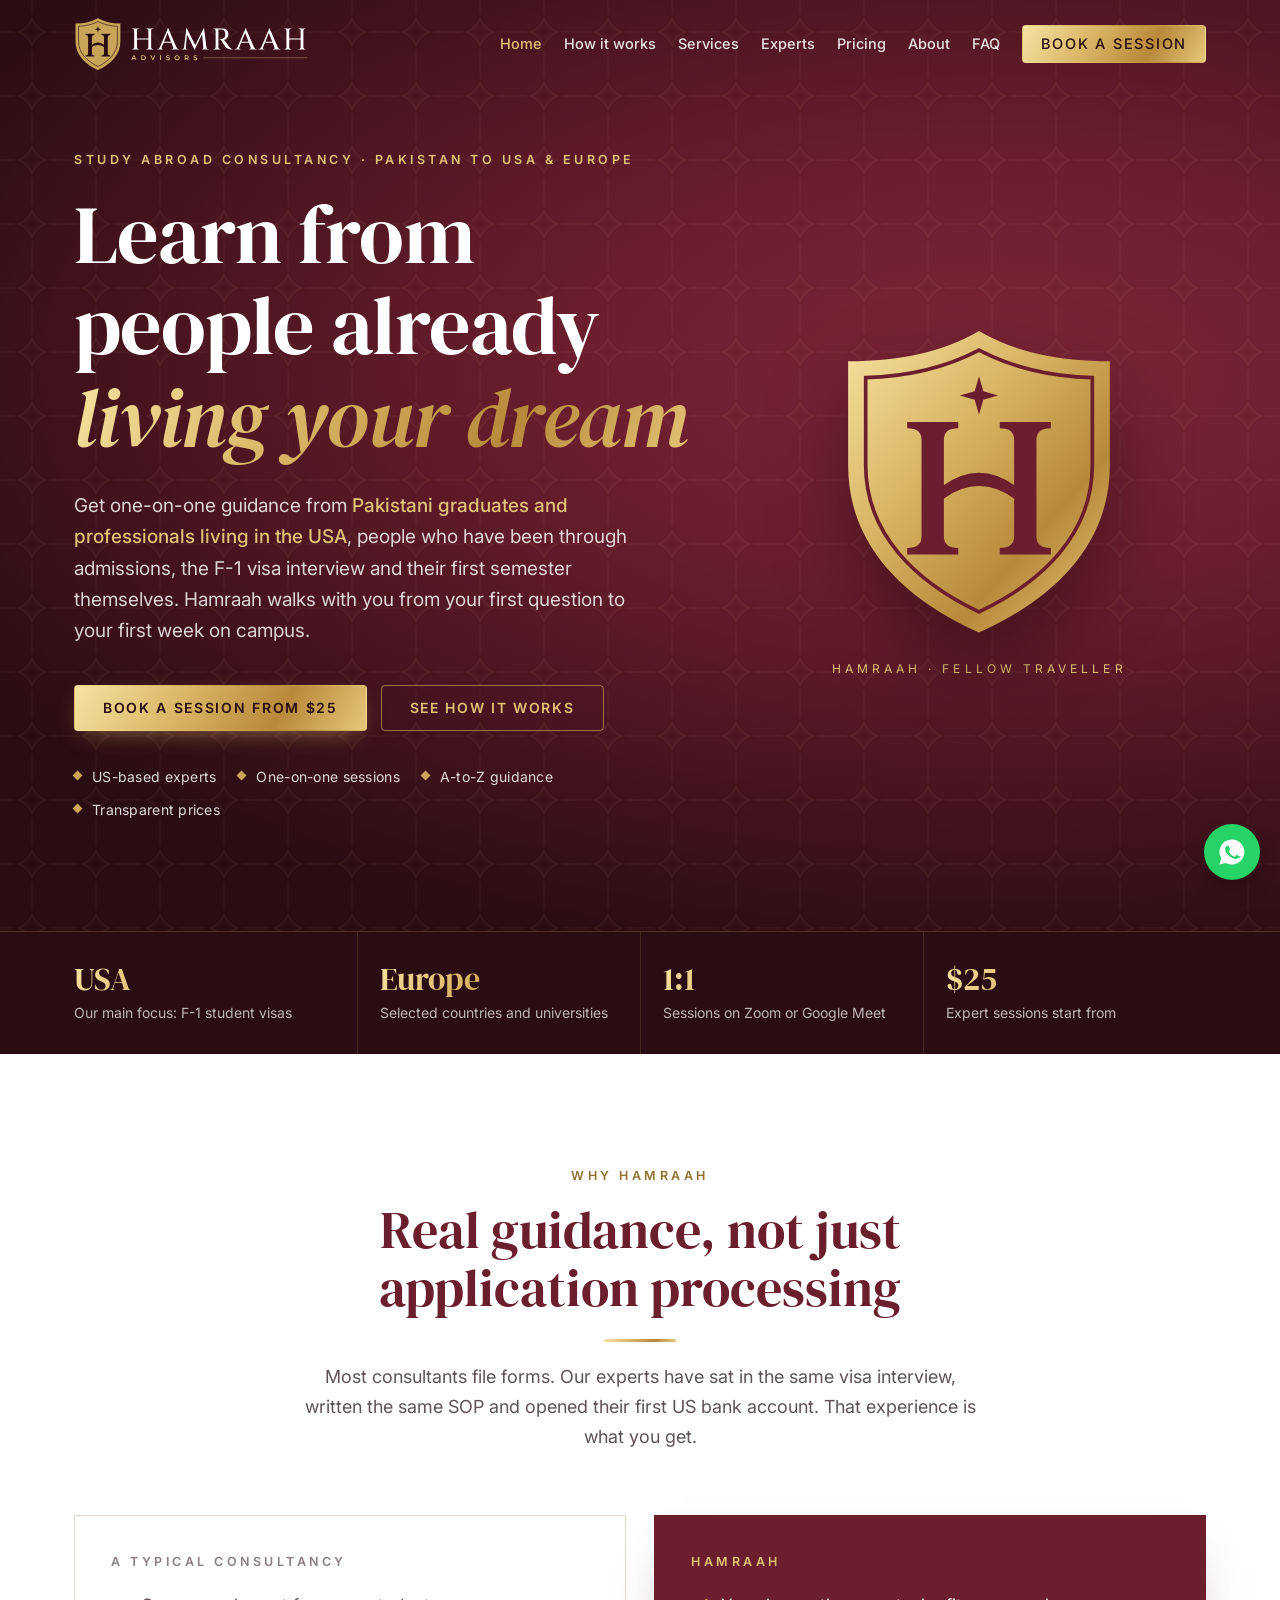
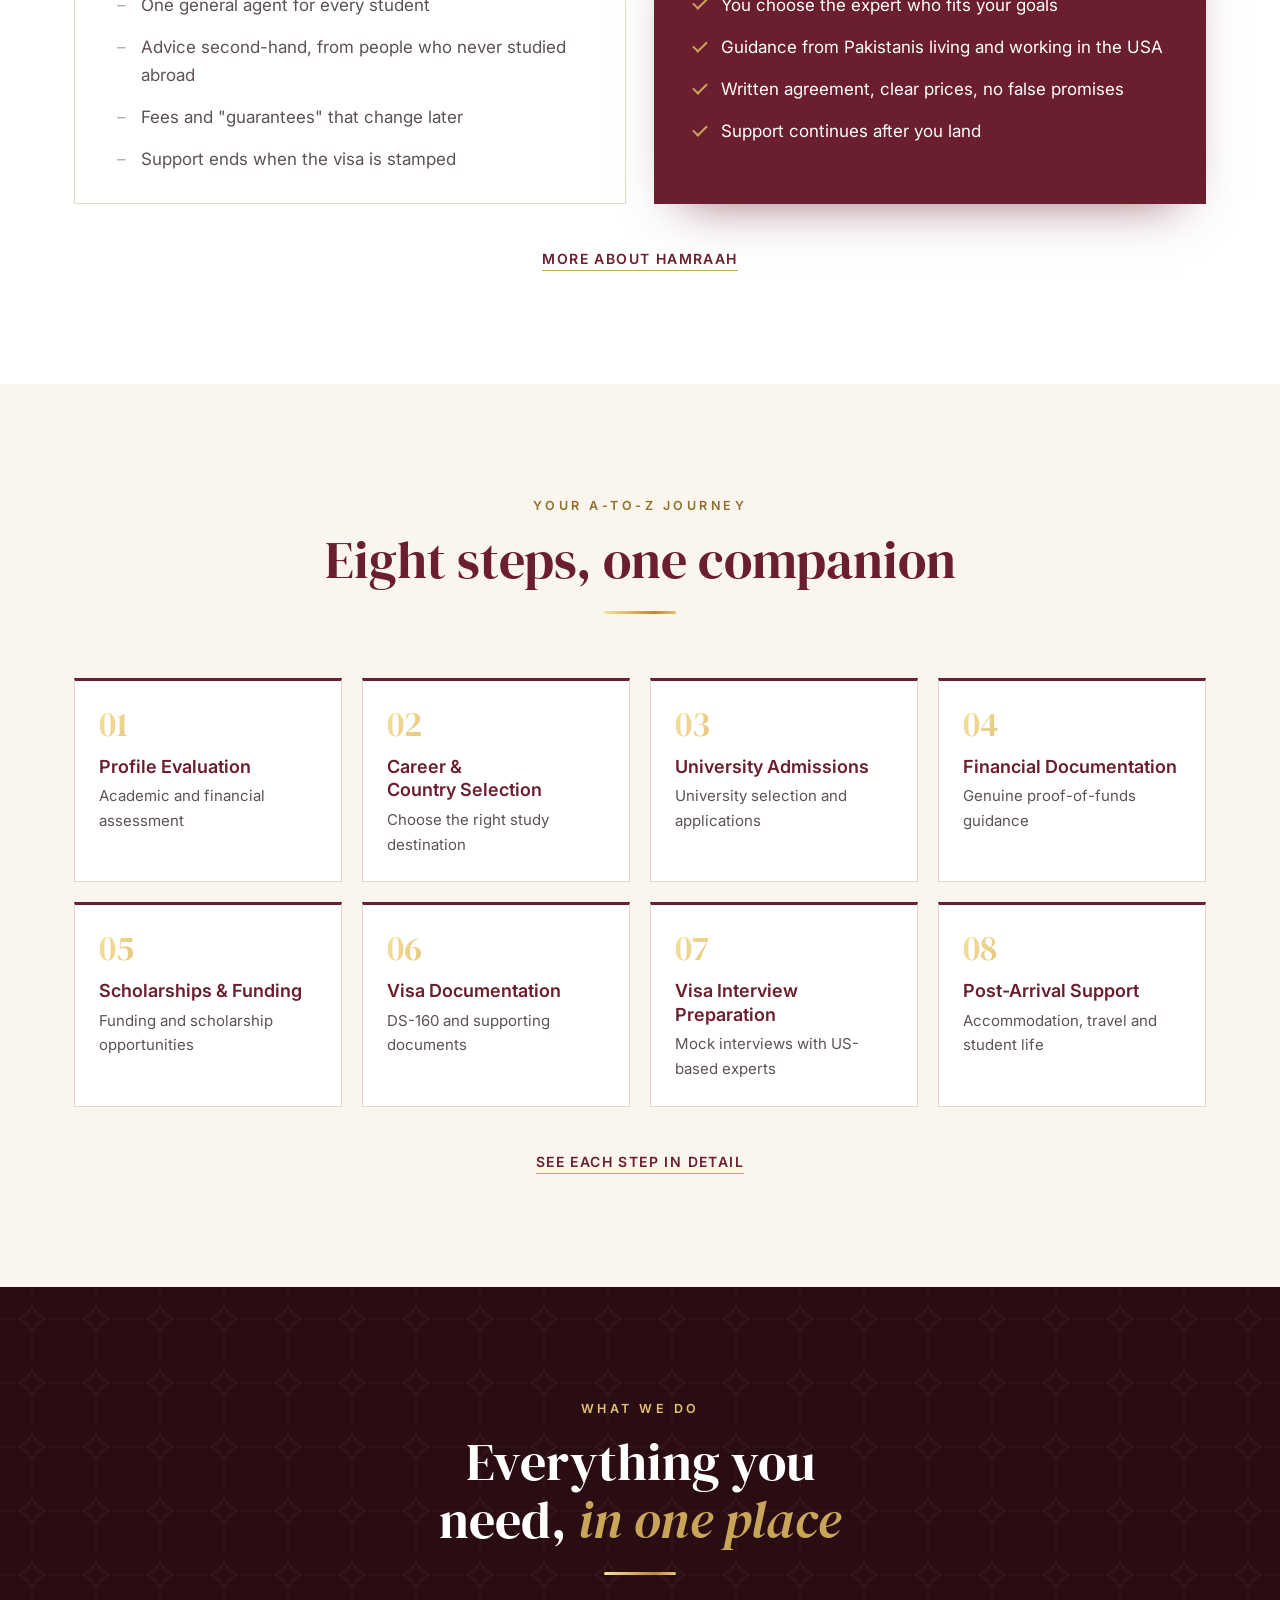
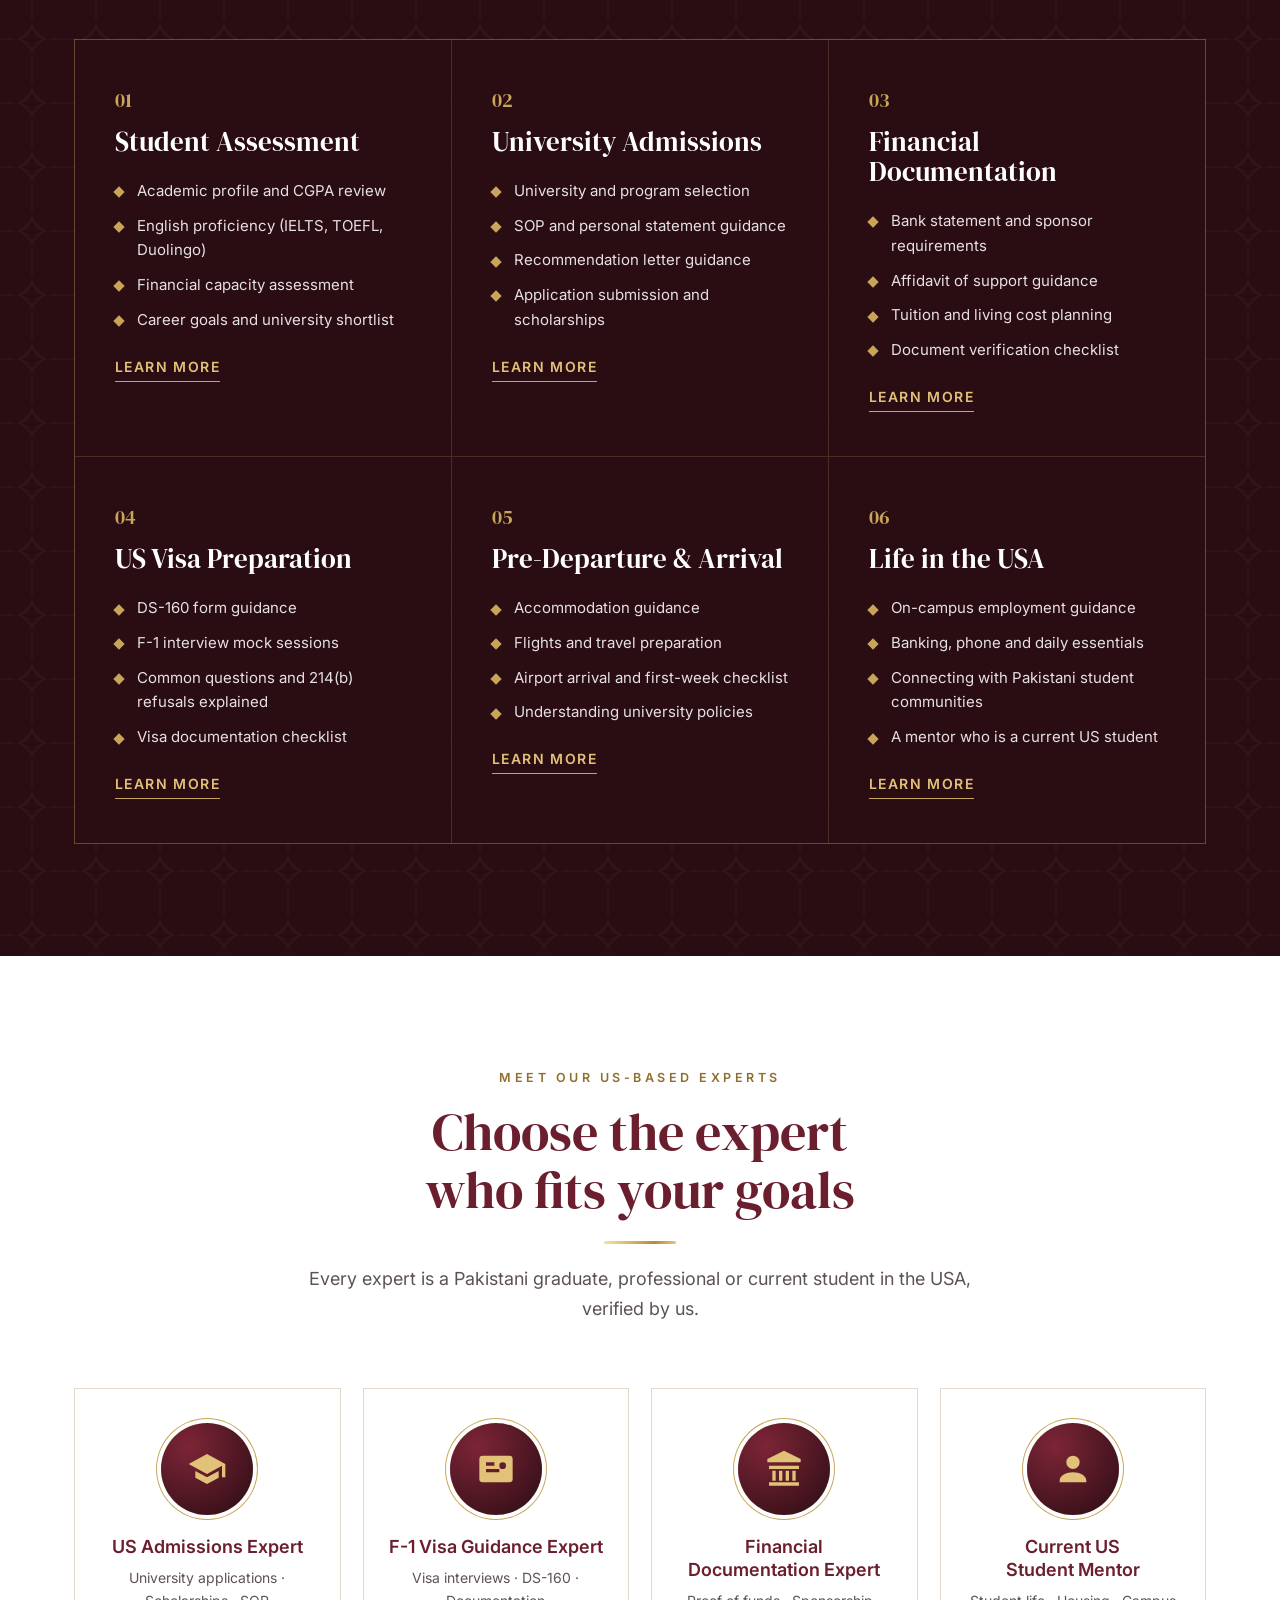
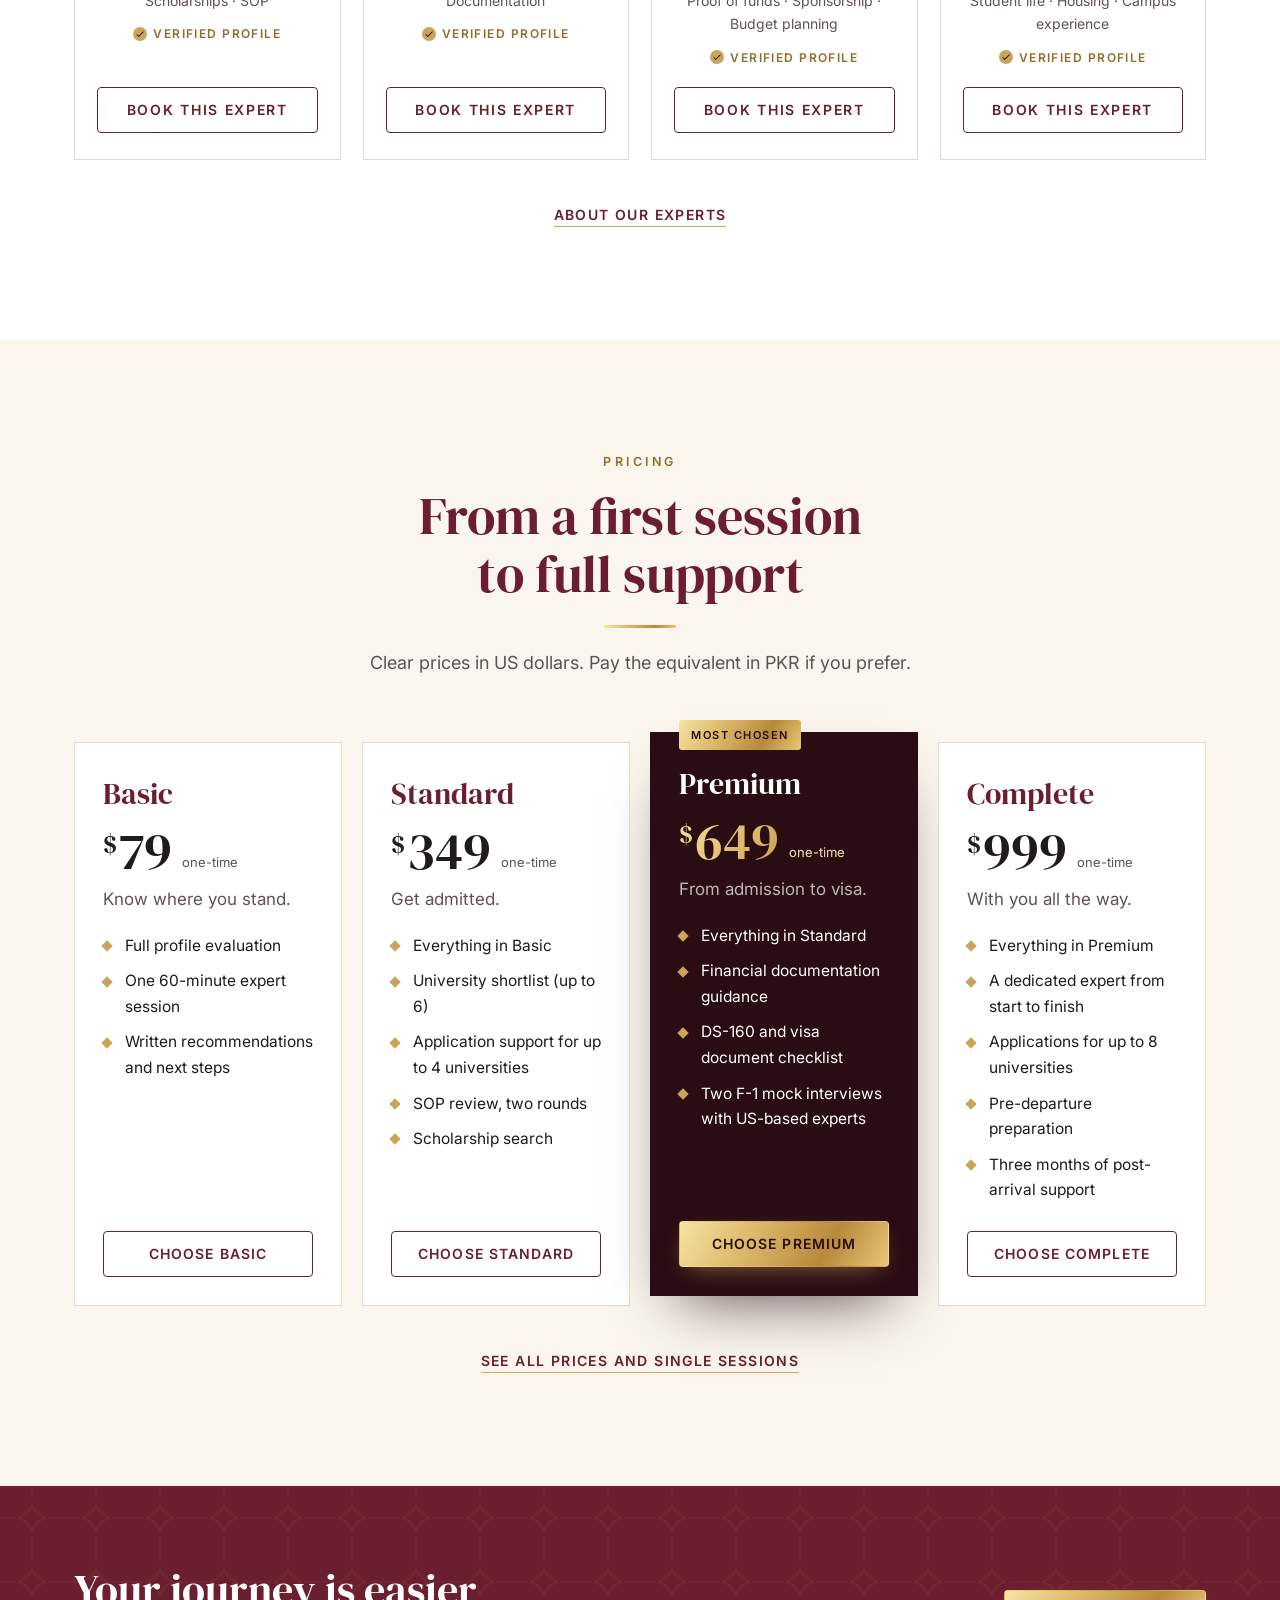
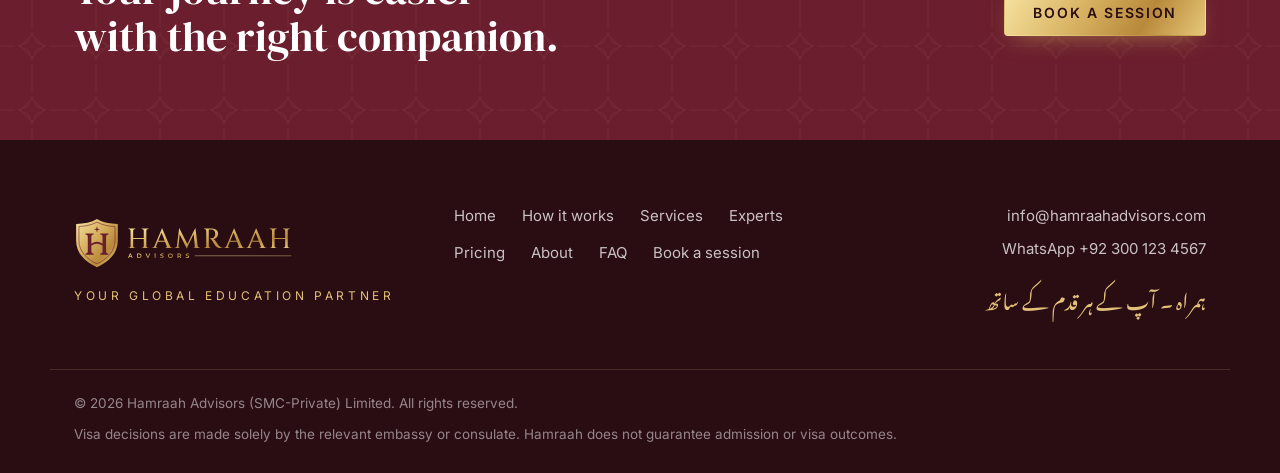
==== commit 7412cf16: "Split site into separate pages, add SEO and USD pricing Pages: home, how it works, services, experts" ====
--- a/index.html
+++ b/index.html
@@ -3,481 +3,138 @@
 <head>
   <meta charset="utf-8">
   <meta name="viewport" content="width=device-width, initial-scale=1">
-  <title>Hamraah Advisors | Study in the USA &amp; Europe with US-based Pakistani Experts</title>
-  <meta name="description" content="Hamraah Advisors is an expert-led study-abroad consultancy in Pakistan. Book one-on-one sessions with Pakistani experts living in the USA for admissions, scholarships, financial documentation, F-1 visa preparation and post-arrival support.">
+  <title>Study in the USA with Pakistani Experts | Hamraah Advisors</title>
+  <meta name="description" content="Study-abroad consultancy in Pakistan. Book 1:1 sessions with Pakistani experts living in the USA for admissions, scholarships and F-1 visa preparation.">
+  <link rel="canonical" href="https://www.hamraahadvisors.com/">
+  <meta name="robots" content="index, follow, max-image-preview:large">
   <meta name="theme-color" content="#6B1E2E">
-  <link rel="icon" href="assets/favicon.svg" type="image/svg+xml">
-  <link rel="icon" href="assets/favicon-32.png" sizes="32x32" type="image/png">
-  <link rel="apple-touch-icon" href="assets/apple-touch-icon.png">
+  <link rel="icon" href="/assets/favicon.svg" type="image/svg+xml">
+  <link rel="icon" href="/assets/favicon-32.png" sizes="32x32" type="image/png">
+  <link rel="apple-touch-icon" href="/assets/apple-touch-icon.png">
   <meta property="og:type" content="website">
-  <meta property="og:title" content="Hamraah Advisors | Your Global Education Partner">
-  <meta property="og:description" content="Learn from people who are already living your dream. One-on-one guidance from Pakistani experts in the USA, from university choice to your first week on campus.">
-  <meta property="og:image" content="/assets/og-image.jpg">
+  <meta property="og:site_name" content="Hamraah Advisors">
+  <meta property="og:locale" content="en_PK">
+  <meta property="og:url" content="https://www.hamraahadvisors.com/">
+  <meta property="og:title" content="Study in the USA with Pakistani Experts | Hamraah Advisors">
+  <meta property="og:description" content="Study-abroad consultancy in Pakistan. Book 1:1 sessions with Pakistani experts living in the USA for admissions, scholarships and F-1 visa preparation.">
+  <meta property="og:image" content="https://www.hamraahadvisors.com/assets/og-image.jpg">
+  <meta property="og:image:width" content="1200">
+  <meta property="og:image:height" content="630">
+  <meta property="og:image:alt" content="Hamraah Advisors crest and logo">
   <meta name="twitter:card" content="summary_large_image">
+  <meta name="twitter:title" content="Study in the USA with Pakistani Experts | Hamraah Advisors">
+  <meta name="twitter:description" content="Study-abroad consultancy in Pakistan. Book 1:1 sessions with Pakistani experts living in the USA for admissions, scholarships and F-1 visa preparation.">
+  <meta name="twitter:image" content="https://www.hamraahadvisors.com/assets/og-image.jpg">
   <link rel="preconnect" href="https://fonts.googleapis.com">
   <link rel="preconnect" href="https://fonts.gstatic.com" crossorigin>
   <link href="https://fonts.googleapis.com/css2?family=DM+Serif+Display:ital@0;1&family=Inter:wght@400;500;600&family=Noto+Nastaliq+Urdu:wght@500&display=swap" rel="stylesheet">
-  <link rel="stylesheet" href="styles.css">
+  <link rel="stylesheet" href="/styles.css">
+  <script type="application/ld+json">
+{
+ "@context": "https://schema.org",
+ "@graph": [
+  {
+   "@type": "EducationalOrganization",
+   "@id": "https://www.hamraahadvisors.com/#organization",
+   "name": "Hamraah Advisors",
+   "legalName": "Hamraah Advisors (SMC-Private) Limited",
+   "url": "https://www.hamraahadvisors.com/",
+   "logo": "https://www.hamraahadvisors.com/assets/logo/hamraah-crest-full-colour.png",
+   "image": "https://www.hamraahadvisors.com/assets/og-image.jpg",
+   "email": "info@hamraahadvisors.com",
+   "slogan": "Learn from people already living your dream.",
+   "description": "Expert-led study-abroad consultancy in Pakistan connecting students with Pakistani experts living in the USA for admissions, scholarships, financial documentation, F-1 visa preparation and post-arrival support.",
+   "areaServed": {
+    "@type": "Country",
+    "name": "Pakistan"
+   },
+   "knowsAbout": [
+    "Study in the USA",
+    "F-1 student visa",
+    "US university admissions",
+    "Scholarships",
+    "Study in Europe"
+   ]
+  },
+  {
+   "@type": "WebSite",
+   "@id": "https://www.hamraahadvisors.com/#website",
+   "url": "https://www.hamraahadvisors.com/",
+   "name": "Hamraah Advisors",
+   "publisher": {
+    "@id": "https://www.hamraahadvisors.com/#organization"
+   },
+   "inLanguage": "en"
+  }
+ ]
+}
+  </script>
 </head>
 <body>
   <a class="skip" href="#main">Skip to content</a>
-
   <header class="site-header" id="top">
     <div class="wrap header-inner">
-      <a class="brand" href="#top" aria-label="Hamraah Advisors home">
-        <img class="brand-light" src="assets/logo/hamraah-horizontal-full-colour.svg" alt="Hamraah Advisors" width="729" height="230">
-        <img class="brand-dark" src="assets/logo/hamraah-horizontal-reversed.svg" alt="" width="729" height="230" aria-hidden="true">
+      <a class="brand" href="/" aria-label="Hamraah Advisors home">
+        <img class="brand-light" src="/assets/logo/hamraah-horizontal-full-colour.svg" alt="Hamraah Advisors" width="729" height="230">
+        <img class="brand-dark" src="/assets/logo/hamraah-horizontal-reversed.svg" alt="" width="729" height="230" aria-hidden="true">
       </a>
-      <button class="nav-toggle" aria-expanded="false" aria-controls="nav" aria-label="Open menu">
-        <span></span><span></span><span></span>
-      </button>
-      <nav class="nav" id="nav" aria-label="Main">
-        <a href="#journey">How it works</a>
-        <a href="#services">Services</a>
-        <a href="#experts">Our experts</a>
-        <a href="#packages">Packages</a>
-        <a href="#faq">FAQ</a>
-        <a class="btn btn-small" href="#book">Book a session</a>
-      </nav>
+      <button class="nav-toggle" aria-expanded="false" aria-controls="nav" aria-label="Open menu"><span></span><span></span><span></span></button>
+      <nav class="nav" id="nav" aria-label="Main"><a href="/" aria-current="page">Home</a><a href="/how-it-works">How it works</a><a href="/services">Services</a><a href="/experts">Experts</a><a href="/pricing">Pricing</a><a href="/about">About</a><a href="/faq">FAQ</a><a class="btn btn-small" href="/book">Book a session</a></nav>
     </div>
   </header>
-
   <main id="main">
-    <!-- HERO -->
-    <section class="hero">
-      <div class="pattern" aria-hidden="true"></div>
-      <div class="wrap hero-inner">
-        <div class="hero-copy">
-          <p class="eyebrow">Your global education partner</p>
-          <h1>Learn from people already <em>living your dream</em></h1>
-          <p class="lede">Get one-on-one guidance from <strong>Pakistani graduates and professionals living in the USA</strong>, people who have been through admissions, the F-1 visa interview and their first semester themselves. Hamraah walks with you from your first question to your first week on campus.</p>
-          <div class="hero-cta">
-            <a class="btn btn-gold" href="#book">Book a session</a>
-            <a class="btn btn-ghost" href="#journey">See how it works</a>
-          </div>
-          <ul class="hero-badges">
-            <li>US-based experts</li>
-            <li>One-on-one sessions</li>
-            <li>A-to-Z guidance</li>
-            <li>Transparent services</li>
-          </ul>
-        </div>
-        <div class="hero-mark" aria-hidden="true">
-          <img src="assets/logo/hamraah-crest-gold-foil.svg" alt="" width="500" height="500">
-          <p class="tagline">Hamraah · fellow traveller</p>
-        </div>
-      </div>
-    </section>
-
-    <!-- DESTINATIONS STRIP -->
-    <section class="strip" aria-label="Study destinations">
-      <div class="wrap strip-inner">
-        <div><span class="num">USA</span><span class="lbl">Our main focus: F-1 student visas</span></div>
-        <div><span class="num">Europe</span><span class="lbl">Selected countries and universities</span></div>
-        <div><span class="num">1:1</span><span class="lbl">Sessions on Zoom or Google Meet</span></div>
-        <div><span class="num">8</span><span class="lbl">Steps, one partner, start to finish</span></div>
-      </div>
-    </section>
-
-    <!-- WHY -->
-    <section class="section" id="why">
-      <div class="wrap">
-        <div class="section-head">
-          <p class="eyebrow">Why Hamraah</p>
-          <h2>Real guidance, not just application processing</h2>
-          <span class="rule"></span>
-          <p class="sub">Most consultants file forms. Our experts have sat in the same visa interview, written the same SOP and opened their first US bank account. That experience is what you get.</p>
-        </div>
-        <div class="compare">
-          <div class="compare-col them">
-            <p class="kicker">A typical consultancy</p>
-            <ul>
-              <li>One general agent for every student</li>
-              <li>Advice second-hand, from people who never studied abroad</li>
-              <li>Fees and "guarantees" that change later</li>
-              <li>Support ends when the visa is stamped</li>
-            </ul>
-          </div>
-          <div class="compare-col us">
-            <p class="kicker">Hamraah</p>
-            <ul>
-              <li>You choose the expert who fits your goals</li>
-              <li>Guidance from Pakistanis living and working in the USA</li>
-              <li>Written agreement, clear fees, no false promises</li>
-              <li>Support continues after you land</li>
-            </ul>
-          </div>
-        </div>
-      </div>
-    </section>
-
-    <!-- JOURNEY -->
-    <section class="section tint" id="journey">
-      <div class="wrap">
-        <div class="section-head">
-          <p class="eyebrow">Your A-to-Z journey</p>
-          <h2>Eight steps, one companion</h2>
-          <span class="rule"></span>
-        </div>
-        <ol class="journey">
-          <li><h3>Profile Evaluation</h3><p>Academic and financial assessment</p></li>
-          <li><h3>Career &amp; Country Selection</h3><p>Choose the right study destination</p></li>
-          <li><h3>University Admissions</h3><p>University selection and applications</p></li>
-          <li><h3>Financial Documentation</h3><p>Genuine proof-of-funds guidance</p></li>
-          <li><h3>Scholarships &amp; Funding</h3><p>Funding and scholarship opportunities</p></li>
-          <li><h3>Visa Documentation</h3><p>DS-160 and supporting documents</p></li>
-          <li><h3>Visa Interview Preparation</h3><p>Mock interviews with US-based experts</p></li>
-          <li><h3>Post-Arrival Support</h3><p>Accommodation, travel and student life</p></li>
-        </ol>
-      </div>
-    </section>
-
-    <!-- SERVICES -->
-    <section class="section dark" id="services">
-      <div class="pattern" aria-hidden="true"></div>
-      <div class="wrap">
-        <div class="section-head">
-          <p class="eyebrow">What we do</p>
-          <h2>Everything you need, <em>in one place</em></h2>
-          <span class="rule"></span>
-        </div>
-        <div class="services three">
-          <article class="service">
-            <span class="idx">01</span>
-            <h3>Student Assessment</h3>
-            <ul>
-              <li>Academic profile and CGPA review</li>
-              <li>English proficiency (IELTS, TOEFL, Duolingo)</li>
-              <li>Financial capacity assessment</li>
-              <li>Career goals and university shortlist</li>
-            </ul>
-          </article>
-          <article class="service">
-            <span class="idx">02</span>
-            <h3>University Admissions</h3>
-            <ul>
-              <li>University and program selection</li>
-              <li>SOP and personal statement guidance</li>
-              <li>Recommendation letter guidance</li>
-              <li>Application submission and scholarships</li>
-            </ul>
-          </article>
-          <article class="service">
-            <span class="idx">03</span>
-            <h3>Financial Documentation</h3>
-            <ul>
-              <li>Bank statement and sponsor requirements</li>
-              <li>Affidavit of support guidance</li>
-              <li>Tuition and living cost planning</li>
-              <li>Document verification checklist</li>
-            </ul>
-            <p class="note">We help you prepare <strong>genuine</strong> documents only. We never create or alter bank statements or financial records.</p>
-          </article>
-          <article class="service">
-            <span class="idx">04</span>
-            <h3>US Visa Preparation</h3>
-            <ul>
-              <li>DS-160 form guidance</li>
-              <li>F-1 interview mock sessions</li>
-              <li>Common questions and 214(b) refusals explained</li>
-              <li>Visa documentation checklist</li>
-            </ul>
-          </article>
-          <article class="service">
-            <span class="idx">05</span>
-            <h3>Pre-Departure &amp; Arrival</h3>
-            <ul>
-              <li>Accommodation guidance</li>
-              <li>Flights and travel preparation</li>
-              <li>Airport arrival and first-week checklist</li>
-              <li>Understanding university policies</li>
-            </ul>
-          </article>
-          <article class="service">
-            <span class="idx">06</span>
-            <h3>Life in the USA</h3>
-            <ul>
-              <li>On-campus employment guidance</li>
-              <li>Banking, phone and daily essentials</li>
-              <li>Connecting with Pakistani student communities</li>
-              <li>A mentor who is a current US student</li>
-            </ul>
-          </article>
-        </div>
-      </div>
-    </section>
-
-    <!-- EXPERTS -->
-    <section class="section" id="experts">
-      <div class="wrap">
-        <div class="section-head">
-          <p class="eyebrow">Meet our US-based experts</p>
-          <h2>Choose the expert who fits your goals</h2>
-          <span class="rule"></span>
-          <p class="sub">Every expert is a Pakistani graduate, professional or current student in the USA. We verify qualifications, location and experience before anyone joins Hamraah.</p>
-        </div>
-        <div class="experts">
-          <article class="expert">
-            <div class="avatar" aria-hidden="true"><svg viewBox="0 0 24 24"><path d="M12 3 1 9l11 6 9-4.9V17h2V9zM5 13.2v4L12 21l7-3.8v-4L12 17z"/></svg></div>
-            <h3>US Admissions Expert</h3>
-            <p class="tags">University applications · Scholarships · SOP</p>
-            <p class="verified">Verified profile</p>
-            <a class="btn btn-outline" href="#book" data-expert="US Admissions Expert">Book this expert</a>
-          </article>
-          <article class="expert">
-            <div class="avatar" aria-hidden="true"><svg viewBox="0 0 24 24"><path d="M4 4h16a2 2 0 0 1 2 2v12a2 2 0 0 1-2 2H4a2 2 0 0 1-2-2V6a2 2 0 0 1 2-2zm2 4v2h5V8zm0 4v2h8v-2zm10-4a2 2 0 1 0 0 4 2 2 0 0 0 0-4z"/></svg></div>
-            <h3>F-1 Visa Guidance Expert</h3>
-            <p class="tags">Visa interviews · DS-160 · Documentation</p>
-            <p class="verified">Verified profile</p>
-            <a class="btn btn-outline" href="#book" data-expert="F-1 Visa Guidance Expert">Book this expert</a>
-          </article>
-          <article class="expert">
-            <div class="avatar" aria-hidden="true"><svg viewBox="0 0 24 24"><path d="M3 10h18v2H3zm2 3h2v6H5zm4 0h2v6H9zm4 0h2v6h-2zm4 0h2v6h-2zM3 20h18v2H3zM12 1l10 5v2H2V6z"/></svg></div>
-            <h3>Financial Documentation Expert</h3>
-            <p class="tags">Proof of funds · Sponsorship · Budget planning</p>
-            <p class="verified">Verified profile</p>
-            <a class="btn btn-outline" href="#book" data-expert="Financial Documentation Expert">Book this expert</a>
-          </article>
-          <article class="expert">
-            <div class="avatar" aria-hidden="true"><svg viewBox="0 0 24 24"><path d="M12 12a4 4 0 1 0 0-8 4 4 0 0 0 0 8zm0 2c-4 0-8 2-8 5v1h16v-1c0-3-4-5-8-5z"/></svg></div>
-            <h3>Current US Student Mentor</h3>
-            <p class="tags">Student life · Housing · Campus experience</p>
-            <p class="verified">Verified profile</p>
-            <a class="btn btn-outline" href="#book" data-expert="Current US Student Mentor">Book this expert</a>
-          </article>
-        </div>
-        <p class="center-note">Full expert profiles with photos, universities and reviews are coming soon.</p>
-      </div>
-    </section>
-
-    <!-- SESSIONS -->
-    <section class="section tint" id="sessions">
-      <div class="wrap">
-        <div class="section-head">
-          <p class="eyebrow">Book a session</p>
-          <h2>Pay only for the help you need</h2>
-          <span class="rule"></span>
-          <p class="sub">Not ready for a full package? Book a single session online through Zoom or Google Meet.</p>
-        </div>
-        <div class="sessions">
-          <button class="session" data-session="30-minute consultation"><span class="dur">30 min</span><span class="name">Quick consultation</span><span class="desc">Ask your key questions and get a clear next step.</span></button>
-          <button class="session" data-session="60-minute consultation"><span class="dur">60 min</span><span class="name">In-depth consultation</span><span class="desc">A full review of your profile, options and plan.</span></button>
-          <button class="session" data-session="Visa interview mock session"><span class="dur">Specialised</span><span class="name">Visa interview mock</span><span class="desc">Practise the F-1 interview with a US-based expert.</span></button>
-          <button class="session" data-session="Financial documentation session"><span class="dur">Specialised</span><span class="name">Financial documentation</span><span class="desc">Check your proof of funds and sponsor documents.</span></button>
-          <button class="session" data-session="University admission strategy session"><span class="dur">Specialised</span><span class="name">Admission strategy</span><span class="desc">Build your university list and application plan.</span></button>
-        </div>
-      </div>
-    </section>
-
-    <!-- PACKAGES -->
-    <section class="section" id="packages">
-      <div class="wrap">
-        <div class="section-head">
-          <p class="eyebrow">Packages</p>
-          <h2>From a first session to full support</h2>
-          <span class="rule"></span>
-        </div>
-        <div class="packages">
-          <article class="pkg">
-            <h3>Basic</h3>
-            <p class="pkg-lede">Know where you stand.</p>
-            <ul><li>Profile evaluation</li><li>One expert session</li></ul>
-            <a class="btn btn-outline" href="#book" data-package="Basic">Enquire</a>
-          </article>
-          <article class="pkg">
-            <h3>Standard</h3>
-            <p class="pkg-lede">Get admitted.</p>
-            <ul><li>Everything in Basic</li><li>University selection</li><li>Admission and application support</li></ul>
-            <a class="btn btn-outline" href="#book" data-package="Standard">Enquire</a>
-          </article>
-          <article class="pkg featured">
-            <span class="badge">Most chosen</span>
-            <h3>Premium</h3>
-            <p class="pkg-lede">Admission to visa.</p>
-            <ul><li>Everything in Standard</li><li>Financial documentation guidance</li><li>Visa preparation and mock interviews</li></ul>
-            <a class="btn btn-gold" href="#book" data-package="Premium">Enquire</a>
-          </article>
-          <article class="pkg">
-            <h3>Complete</h3>
-            <p class="pkg-lede">With you all the way.</p>
-            <ul><li>End-to-end support</li><li>A dedicated expert</li><li>Post-arrival assistance</li></ul>
-            <a class="btn btn-outline" href="#book" data-package="Complete">Enquire</a>
-          </article>
-        </div>
-        <p class="center-note">Fees are shared upfront in a written service agreement before you pay anything. No hidden charges.</p>
-      </div>
-    </section>
-
-    <!-- TRUST -->
-    <section class="section dark" id="trust">
-      <div class="pattern" aria-hidden="true"></div>
-      <div class="wrap">
-        <div class="section-head">
-          <p class="eyebrow">Our promise to students and families</p>
-          <h2>Honest advice you <em>can trust</em></h2>
-          <span class="rule"></span>
-        </div>
-        <div class="promises">
-          <div><h3>Verified experts</h3><p>Real qualifications, current location and experience, checked by us.</p></div>
-          <div><h3>Transparent pricing</h3><p>Clear fees in writing. No hidden charges.</p></div>
-          <div><h3>No visa guarantees</h3><p>Visa decisions belong only to the embassy or consulate. Anyone who guarantees a visa is not being honest with you.</p></div>
-          <div><h3>Written agreement</h3><p>You know exactly what we will do before you start.</p></div>
-          <div><h3>Genuine documents only</h3><p>We guide you to prepare real records. We never fabricate or alter anything.</p></div>
-          <div><h3>Secure document handling</h3><p>Your passport, bank statements and personal details stay private.</p></div>
-          <div><h3>A dedicated coordinator</h3><p>One person who knows your file and answers your questions.</p></div>
-          <div><h3>Clear refund policy</h3><p>Cancellation and refund conditions explained upfront.</p></div>
-        </div>
-      </div>
-    </section>
-
-    <!-- COMING SOON -->
-    <section class="section" id="platform">
-      <div class="wrap platform">
-        <div>
-          <p class="eyebrow">Coming soon</p>
-          <h2>The Hamraah student portal</h2>
-          <span class="rule"></span>
-          <p class="sub left">We are building tools that keep your whole journey in one place.</p>
-        </div>
-        <ul class="features">
-          <li>Student dashboard and application tracker</li>
-          <li>Real-time expert booking calendar</li>
-          <li>Secure document vault</li>
-          <li>University matcher and scholarship finder</li>
-          <li>Tuition and living cost calculator</li>
-          <li>Visa interview practice portal</li>
-          <li>Verified expert reviews</li>
-          <li>WhatsApp updates and support</li>
-        </ul>
-      </div>
-    </section>
-
-    <!-- FAQ -->
-    <section class="section tint" id="faq">
-      <div class="wrap narrow">
-        <div class="section-head">
-          <p class="eyebrow">Questions</p>
-          <h2>Frequently asked</h2>
-          <span class="rule"></span>
-        </div>
-        <div class="faq">
-          <details><summary>Who are the experts?</summary><p>Pakistani graduates, working professionals and current students living in the USA. Each one has been through US admissions and the F-1 visa process personally, and we verify their background before they join.</p></details>
-          <details><summary>Can you guarantee my visa?</summary><p>No, and nobody honestly can. Visa decisions are made only by the US embassy or consulate. What we do is make sure your application, documents and interview preparation are as strong and as genuine as possible.</p></details>
-          <details><summary>How do sessions work?</summary><p>Choose a session type and, if you like, an expert. We confirm a time that suits both of you and send a Zoom or Google Meet link.</p></details>
-          <details><summary>Which countries do you cover?</summary><p>Our main focus is the USA. We also guide students applying to selected countries and universities in Europe. Ask us about your destination.</p></details>
-          <details><summary>What does it cost?</summary><p>It depends on the session or package you choose. We share every fee in writing before you pay, with no hidden charges.</p></details>
-        </div>
-      </div>
-    </section>
-
-    <!-- BOOK -->
-    <section class="section" id="book">
-      <div class="wrap contact-grid">
-        <div>
-          <div class="section-head left">
-            <p class="eyebrow">Get started</p>
-            <h2>Book a session</h2>
-            <span class="rule"></span>
-          </div>
-          <p class="contact-lede">Tell us about yourself and the help you need. Our coordinator will confirm your session time and expert within one working day.</p>
-          <ul class="contact-list">
-            <li>
-              <span class="ico" aria-hidden="true"><svg viewBox="0 0 24 24"><path d="M12 2a10 10 0 0 0-8.6 15.1L2 22l5-1.3A10 10 0 1 0 12 2zm5.3 14.1c-.2.6-1.3 1.2-1.8 1.3-.5 0-1 .2-3.3-.7a11.6 11.6 0 0 1-4.6-4c-.4-.5-1.100-1.6-1.100-3s.7-2 1-2.300a1 1 0 0 1 .8-.4h.6c.2 0 .4 0 .6.5l.9 2.1c.1.2.1.4 0 .6l-.4.6-.4.5c-.1.1-.3.3-.1.6a8.7 8.7 0 0 0 4.3 3.8c.3.1.5.1.6-.1l.9-1.1c.2-.3.4-.2.6-.1l2 1c.3.1.5.2.5.3a2.400 2.400 0 0 1-.1 1.300z"/></svg></span>
-              <a href="https://wa.me/923001234567" target="_blank" rel="noopener" data-placeholder>WhatsApp +92 300 123 4567</a>
-            </li>
-            <li>
-              <span class="ico" aria-hidden="true"><svg viewBox="0 0 24 24"><path d="M20 4H4a2 2 0 0 0-2 2v12a2 2 0 0 0 2 2h16a2 2 0 0 0 2-2V6a2 2 0 0 0-2-2zm0 4-8 5-8-5V6l8 5 8-5z"/></svg></span>
-              <a href="mailto:info@hamraahadvisors.com">info@hamraahadvisors.com</a>
-            </li>
-            <li>
-              <span class="ico" aria-hidden="true"><svg viewBox="0 0 24 24"><path d="M12 2a7 7 0 0 0-7 7c0 5.25 7 13 7 13s7-7.75 7-13a7 7 0 0 0-7-7zm0 9.5A2.5 2.5 0 1 1 12 6.5a2.5 2.5 0 0 1 0 5z"/></svg></span>
-              <span data-placeholder>Office 12, Business Avenue, Islamabad</span>
-            </li>
-          </ul>
-          <p class="hours">Sessions available in Pakistan and US time zones.</p>
-        </div>
-
-        <form class="form" id="book-form" novalidate>
-          <div class="row2">
-            <label>Full name<input name="name" type="text" autocomplete="name" required></label>
-            <label>WhatsApp number<input name="phone" type="tel" autocomplete="tel" placeholder="+92 3xx xxxxxxx" required></label>
-          </div>
-          <div class="row2">
-            <label>Email<input name="email" type="email" autocomplete="email" required></label>
-            <label>City<input name="city" type="text" autocomplete="address-level2"></label>
-          </div>
-          <div class="row2">
-            <label>Destination
-              <select name="destination">
-                <option>USA</option>
-                <option>Europe</option>
-                <option>Not sure yet</option>
-              </select>
-            </label>
-            <label>Study level
-              <select name="level">
-                <option>Bachelor's</option>
-                <option>Master's</option>
-                <option>PhD</option>
-                <option>Other</option>
-              </select>
-            </label>
-          </div>
-          <label>What would you like to book?
-            <select name="session">
-              <option>30-minute consultation</option>
-              <option>60-minute consultation</option>
-              <option>Visa interview mock session</option>
-              <option>Financial documentation session</option>
-              <option>University admission strategy session</option>
-              <option>Package: Basic</option>
-              <option>Package: Standard</option>
-              <option>Package: Premium</option>
-              <option>Package: Complete</option>
-            </select>
-          </label>
-          <label>Preferred expert
-            <select name="expert">
-              <option>No preference</option>
-              <option>US Admissions Expert</option>
-              <option>F-1 Visa Guidance Expert</option>
-              <option>Financial Documentation Expert</option>
-              <option>Current US Student Mentor</option>
-            </select>
-          </label>
-          <label>Anything we should know?<textarea name="message" rows="4" placeholder="Your CGPA, intake you are targeting, questions..."></textarea></label>
-          <div class="form-actions">
-            <button class="btn btn-maroon" type="submit" name="via" value="whatsapp">Send on WhatsApp</button>
-            <button class="btn btn-outline" type="submit" name="via" value="email">Send by email</button>
-          </div>
-          <p class="form-note" role="status" aria-live="polite">Your details are kept strictly confidential.</p>
-        </form>
-      </div>
-    </section>
+<section class="hero"><div class="pattern" aria-hidden="true"></div>
+<div class="wrap hero-inner"><div class="hero-copy">
+<p class="eyebrow">Study abroad consultancy · Pakistan to USA &amp; Europe</p>
+<h1>Learn from people already <em>living your dream</em></h1>
+<p class="lede">Get one-on-one guidance from <strong>Pakistani graduates and professionals living in the USA</strong>, people who have been through admissions, the F-1 visa interview and their first semester themselves. Hamraah walks with you from your first question to your first week on campus.</p>
+<div class="hero-cta"><a class="btn btn-gold" href="/book">Book a session from $25</a><a class="btn btn-ghost" href="/how-it-works">See how it works</a></div>
+<ul class="hero-badges"><li>US-based experts</li><li>One-on-one sessions</li><li>A-to-Z guidance</li><li>Transparent prices</li></ul>
+</div><div class="hero-mark" aria-hidden="true"><img src="/assets/logo/hamraah-crest-gold-foil.svg" alt="" width="500" height="500"><p class="tagline">Hamraah · fellow traveller</p></div></div></section>
+<section class="strip" aria-label="Highlights"><div class="wrap strip-inner">
+<div><span class="num">USA</span><span class="lbl">Our main focus: F-1 student visas</span></div>
+<div><span class="num">Europe</span><span class="lbl">Selected countries and universities</span></div>
+<div><span class="num">1:1</span><span class="lbl">Sessions on Zoom or Google Meet</span></div>
+<div><span class="num">$25</span><span class="lbl">Expert sessions start from</span></div>
+</div></section>
+<section class="section "><div class="wrap"><div class="section-head"><p class="eyebrow">Why Hamraah</p><h2>Real guidance, not just application processing</h2><span class="rule"></span><p class="sub">Most consultants file forms. Our experts have sat in the same visa interview, written the same SOP and opened their first US bank account. That experience is what you get.</p></div><div class="compare">
+  <div class="compare-col them"><p class="kicker">A typical consultancy</p><ul>
+    <li>One general agent for every student</li>
+    <li>Advice second-hand, from people who never studied abroad</li>
+    <li>Fees and "guarantees" that change later</li>
+    <li>Support ends when the visa is stamped</li></ul></div>
+  <div class="compare-col us"><p class="kicker">Hamraah</p><ul>
+    <li>You choose the expert who fits your goals</li>
+    <li>Guidance from Pakistanis living and working in the USA</li>
+    <li>Written agreement, clear prices, no false promises</li>
+    <li>Support continues after you land</li></ul></div>
+</div><p class="center-link"><a href="/about">More about Hamraah</a></p></div></section>
+<section class="section tint"><div class="wrap"><div class="section-head"><p class="eyebrow">Your A-to-Z journey</p><h2>Eight steps, one companion</h2><span class="rule"></span></div><ol class="journey"><li><h3>Profile Evaluation</h3><p>Academic and financial assessment</p></li><li><h3>Career &amp; Country Selection</h3><p>Choose the right study destination</p></li><li><h3>University Admissions</h3><p>University selection and applications</p></li><li><h3>Financial Documentation</h3><p>Genuine proof-of-funds guidance</p></li><li><h3>Scholarships &amp; Funding</h3><p>Funding and scholarship opportunities</p></li><li><h3>Visa Documentation</h3><p>DS-160 and supporting documents</p></li><li><h3>Visa Interview Preparation</h3><p>Mock interviews with US-based experts</p></li><li><h3>Post-Arrival Support</h3><p>Accommodation, travel and student life</p></li></ol><p class="center-link"><a href="/how-it-works">See each step in detail</a></p></div></section>
+<section class="section dark"><div class="pattern" aria-hidden="true"></div><div class="wrap"><div class="section-head"><p class="eyebrow">What we do</p><h2>Everything you need, <em>in one place</em></h2><span class="rule"></span></div><div class="services three"><article class="service" id="student-assessment"><span class="idx">01</span><h3>Student Assessment</h3><ul><li>Academic profile and CGPA review</li><li>English proficiency (IELTS, TOEFL, Duolingo)</li><li>Financial capacity assessment</li><li>Career goals and university shortlist</li></ul><a class="more" href="/services#student-assessment">Learn more</a></article><article class="service" id="university-admissions"><span class="idx">02</span><h3>University Admissions</h3><ul><li>University and program selection</li><li>SOP and personal statement guidance</li><li>Recommendation letter guidance</li><li>Application submission and scholarships</li></ul><a class="more" href="/services#university-admissions">Learn more</a></article><article class="service" id="financial-documentation"><span class="idx">03</span><h3>Financial Documentation</h3><ul><li>Bank statement and sponsor requirements</li><li>Affidavit of support guidance</li><li>Tuition and living cost planning</li><li>Document verification checklist</li></ul><a class="more" href="/services#financial-documentation">Learn more</a></article><article class="service" id="us-visa-preparation"><span class="idx">04</span><h3>US Visa Preparation</h3><ul><li>DS-160 form guidance</li><li>F-1 interview mock sessions</li><li>Common questions and 214(b) refusals explained</li><li>Visa documentation checklist</li></ul><a class="more" href="/services#us-visa-preparation">Learn more</a></article><article class="service" id="pre-departure-arrival"><span class="idx">05</span><h3>Pre-Departure &amp; Arrival</h3><ul><li>Accommodation guidance</li><li>Flights and travel preparation</li><li>Airport arrival and first-week checklist</li><li>Understanding university policies</li></ul><a class="more" href="/services#pre-departure-arrival">Learn more</a></article><article class="service" id="life-in-the-usa"><span class="idx">06</span><h3>Life in the USA</h3><ul><li>On-campus employment guidance</li><li>Banking, phone and daily essentials</li><li>Connecting with Pakistani student communities</li><li>A mentor who is a current US student</li></ul><a class="more" href="/services#life-in-the-usa">Learn more</a></article></div></div></section>
+<section class="section "><div class="wrap"><div class="section-head"><p class="eyebrow">Meet our US-based experts</p><h2>Choose the expert who fits your goals</h2><span class="rule"></span><p class="sub">Every expert is a Pakistani graduate, professional or current student in the USA, verified by us.</p></div><div class="experts"><article class="expert"><div class="avatar" aria-hidden="true"><svg viewBox="0 0 24 24"><path d="M12 3 1 9l11 6 9-4.9V17h2V9zM5 13.2v4L12 21l7-3.8v-4L12 17z"/></svg></div><h3>US Admissions Expert</h3><p class="tags">University applications · Scholarships · SOP</p><p class="verified">Verified profile</p><a class="btn btn-outline" href="/book?expert=US+Admissions+Expert">Book this expert</a></article><article class="expert"><div class="avatar" aria-hidden="true"><svg viewBox="0 0 24 24"><path d="M4 4h16a2 2 0 0 1 2 2v12a2 2 0 0 1-2 2H4a2 2 0 0 1-2-2V6a2 2 0 0 1 2-2zm2 4v2h5V8zm0 4v2h8v-2zm10-4a2 2 0 1 0 0 4 2 2 0 0 0 0-4z"/></svg></div><h3>F-1 Visa Guidance Expert</h3><p class="tags">Visa interviews · DS-160 · Documentation</p><p class="verified">Verified profile</p><a class="btn btn-outline" href="/book?expert=F-1+Visa+Guidance+Expert">Book this expert</a></article><article class="expert"><div class="avatar" aria-hidden="true"><svg viewBox="0 0 24 24"><path d="M3 10h18v2H3zm2 3h2v6H5zm4 0h2v6H9zm4 0h2v6h-2zm4 0h2v6h-2zM3 20h18v2H3zM12 1l10 5v2H2V6z"/></svg></div><h3>Financial Documentation Expert</h3><p class="tags">Proof of funds · Sponsorship · Budget planning</p><p class="verified">Verified profile</p><a class="btn btn-outline" href="/book?expert=Financial+Documentation+Expert">Book this expert</a></article><article class="expert"><div class="avatar" aria-hidden="true"><svg viewBox="0 0 24 24"><path d="M12 12a4 4 0 1 0 0-8 4 4 0 0 0 0 8zm0 2c-4 0-8 2-8 5v1h16v-1c0-3-4-5-8-5z"/></svg></div><h3>Current US Student Mentor</h3><p class="tags">Student life · Housing · Campus experience</p><p class="verified">Verified profile</p><a class="btn btn-outline" href="/book?expert=Current+US+Student+Mentor">Book this expert</a></article></div><p class="center-link"><a href="/experts">About our experts</a></p></div></section>
+<section class="section tint"><div class="wrap"><div class="section-head"><p class="eyebrow">Pricing</p><h2>From a first session to full support</h2><span class="rule"></span><p class="sub">Clear prices in US dollars. Pay the equivalent in PKR if you prefer.</p></div><div class="packages"><article class="pkg"><h3>Basic</h3><p class="amount"><span class="cur">$</span>79<span class="per">one-time</span></p><p class="pkg-lede">Know where you stand.</p><ul><li>Full profile evaluation</li><li>One 60-minute expert session</li><li>Written recommendations and next steps</li></ul><a class="btn btn-outline" href="/book?session=Package:+Basic">Choose Basic</a></article><article class="pkg"><h3>Standard</h3><p class="amount"><span class="cur">$</span>349<span class="per">one-time</span></p><p class="pkg-lede">Get admitted.</p><ul><li>Everything in Basic</li><li>University shortlist (up to 6)</li><li>Application support for up to 4 universities</li><li>SOP review, two rounds</li><li>Scholarship search</li></ul><a class="btn btn-outline" href="/book?session=Package:+Standard">Choose Standard</a></article><article class="pkg featured"><span class="badge">Most chosen</span><h3>Premium</h3><p class="amount"><span class="cur">$</span>649<span class="per">one-time</span></p><p class="pkg-lede">From admission to visa.</p><ul><li>Everything in Standard</li><li>Financial documentation guidance</li><li>DS-160 and visa document checklist</li><li>Two F-1 mock interviews with US-based experts</li></ul><a class="btn btn-gold" href="/book?session=Package:+Premium">Choose Premium</a></article><article class="pkg"><h3>Complete</h3><p class="amount"><span class="cur">$</span>999<span class="per">one-time</span></p><p class="pkg-lede">With you all the way.</p><ul><li>Everything in Premium</li><li>A dedicated expert from start to finish</li><li>Applications for up to 8 universities</li><li>Pre-departure preparation</li><li>Three months of post-arrival support</li></ul><a class="btn btn-outline" href="/book?session=Package:+Complete">Choose Complete</a></article></div><p class="center-link"><a href="/pricing">See all prices and single sessions</a></p></div></section>
+<section class="band"><div class="pattern" aria-hidden="true"></div>
+<div class="wrap band-inner"><h2>Your journey is easier with the right companion.</h2><a class="btn btn-gold" href="/book">Book a session</a></div></section>
   </main>
-
   <footer class="site-footer">
     <div class="wrap footer-inner">
       <div class="footer-brand">
-        <img src="assets/logo/hamraah-horizontal-gold-foil.svg" alt="Hamraah Advisors" width="729" height="230">
+        <img src="/assets/logo/hamraah-horizontal-gold-foil.svg" alt="Hamraah Advisors" width="729" height="230">
         <p>Your global education partner</p>
       </div>
-      <nav class="footer-nav" aria-label="Footer">
-        <a href="#journey">How it works</a>
-        <a href="#services">Services</a>
-        <a href="#experts">Experts</a>
-        <a href="#packages">Packages</a>
-        <a href="#faq">FAQ</a>
-        <a href="#book">Book a session</a>
-      </nav>
-      <p class="urdu" lang="ur" dir="rtl">ہمراہ ۔ آپ کے ہر قدم کے ساتھ</p>
+      <nav class="footer-nav" aria-label="Footer"><a href="/" aria-current="page">Home</a><a href="/how-it-works">How it works</a><a href="/services">Services</a><a href="/experts">Experts</a><a href="/pricing">Pricing</a><a href="/about">About</a><a href="/faq">FAQ</a><a href="/book">Book a session</a></nav>
+      <div class="footer-contact">
+        <a href="mailto:info@hamraahadvisors.com">info@hamraahadvisors.com</a>
+        <a href="https://wa.me/923001234567" target="_blank" rel="noopener">WhatsApp +92 300 123 4567</a>
+        <p class="urdu" lang="ur" dir="rtl">ہمراہ ۔ آپ کے ہر قدم کے ساتھ</p>
+      </div>
     </div>
     <div class="wrap legal">
-      <p>© <span id="year">2026</span> Hamraah Advisors (SMC-Private) Limited. All rights reserved.</p>
+      <p>© 2026 Hamraah Advisors (SMC-Private) Limited. All rights reserved.</p>
       <p>Visa decisions are made solely by the relevant embassy or consulate. Hamraah does not guarantee admission or visa outcomes.</p>
     </div>
   </footer>
-
-  <script src="main.js" defer></script>
+  <a class="wa-float" href="https://wa.me/923001234567" target="_blank" rel="noopener" aria-label="Chat with Hamraah on WhatsApp"><svg viewBox="0 0 24 24" aria-hidden="true"><path d="M12 2a10 10 0 0 0-8.6 15.1L2 22l5-1.3A10 10 0 1 0 12 2zm5.3 14.1c-.2.6-1.3 1.2-1.8 1.3-.5 0-1 .2-3.3-.7a11.6 11.6 0 0 1-4.6-4c-.4-.5-1.1-1.6-1.1-3s.7-2 1-2.3a1 1 0 0 1 .8-.4h.6c.2 0 .4 0 .6.5l.9 2.1c.1.2.1.4 0 .6l-.4.6-.4.5c-.1.1-.3.3-.1.6a8.7 8.7 0 0 0 4.3 3.8c.3.1.5.1.6-.1l.9-1.1c.2-.3.4-.2.6-.1l2 1c.3.1.5.2.5.3a2.4 2.4 0 0 1-.1 1.3z"/></svg></a>
+  <script src="/main.js" defer></script>
 </body>
 </html>
--- a/styles.css
+++ b/styles.css
@@ -399,3 +399,98 @@
   .form-actions .btn { flex: 1 1 100%; }
 }
 h1, h2, .journey h3, .expert h3 { text-wrap: balance; }
+
+/* ===== Multi-page edition ===== */
+.nav { gap: 22px; }
+.nav a[aria-current="page"]:not(.btn) { color: var(--gold-light); }
+.site-header.scrolled .nav a[aria-current="page"]:not(.btn) { color: var(--maroon); box-shadow: inset 0 -2px 0 var(--gold); }
+@media (max-width: 1180px) and (min-width: 861px) { .nav { gap: 16px; } .nav a { font-size: 13.5px; } .nav .btn-small { padding: 10px 12px; } }
+@media (max-width: 1060px) { .nav-toggle { display: block; }
+  .nav { position: fixed; top: 88px; left: 0; right: 0; flex-direction: column; align-items: stretch; gap: 0; background: #fff; padding: 8px 24px 24px; box-shadow: 0 16px 30px -12px rgba(0,0,0,.2); transform: translateY(-12px); opacity: 0; visibility: hidden; transition: all .25s ease; }
+  .nav a:not(.btn) { color: var(--ink) !important; padding: 14px 0; border-bottom: 1px solid var(--line); font-size: 15px; }
+  .nav .btn-small { margin-top: 16px; background: var(--maroon) !important; color: #fff !important; padding: 15px; }
+  .site-header.open { background: #fff; }
+  .site-header.open .brand-light { display: block !important; }
+  .site-header.open .brand-dark { display: none; }
+  .site-header.open .nav { transform: none; opacity: 1; visibility: visible; }
+  .site-header.open .nav-toggle span { background: var(--ink); }
+  .site-header.open .nav-toggle span:nth-child(1) { transform: translateY(7px) rotate(45deg); }
+  .site-header.open .nav-toggle span:nth-child(2) { opacity: 0; }
+  .site-header.open .nav-toggle span:nth-child(3) { transform: translateY(-7px) rotate(-45deg); }
+}
+
+.page-hero { padding: 150px 0 84px; }
+.page-hero h1 { font-size: clamp(40px, 5.6vw, 68px); margin: 14px 0 20px; max-width: 900px; }
+.page-hero .lede { max-width: 720px; }
+.page-hero .wrap { position: relative; }
+.crumbs { display: flex; gap: 10px; font-size: 13.5px; color: rgba(255,255,255,.6); margin-bottom: 28px; }
+.crumbs a { color: rgba(255,255,255,.75); text-decoration: none; }
+.crumbs a:hover { color: var(--gold-light); }
+
+.center-link { text-align: center; margin-top: 40px; }
+.center-link a, .service .more { font-weight: 600; font-size: 14px; letter-spacing: .1em; text-transform: uppercase; color: var(--maroon); text-decoration: none; border-bottom: 1px solid var(--gold); padding-bottom: 3px; }
+.section.dark .center-link a { color: var(--gold-light); }
+.service .more { display: inline-block; margin-top: 22px; color: var(--gold-light); }
+.svc-intro { color: rgba(255,255,255,.78); margin-bottom: 4px; }
+.service { scroll-margin-top: 110px; }
+
+.journey.detailed li p { font-size: 15.5px; }
+.expert .desc { font-size: 14.5px; color: var(--ink); margin: -2px 0 14px; }
+
+/* Prices */
+.session { text-decoration: none; color: inherit; }
+.session .price { font-family: var(--serif); font-size: 32px; color: var(--ink); line-height: 1; margin: 8px 0 4px; }
+.session .go { margin-top: auto; padding-top: 12px; font-size: 12.5px; font-weight: 600; letter-spacing: .12em; text-transform: uppercase; color: var(--maroon); }
+.amount { font-family: var(--serif); font-size: 52px; line-height: 1; color: var(--ink); margin: 14px 0 2px; display: flex; align-items: flex-start; gap: 2px; }
+.amount .cur { font-size: 26px; margin-top: 6px; }
+.amount .per { font-family: var(--sans); font-size: 13px; color: var(--muted); align-self: flex-end; margin: 0 0 8px 8px; }
+.pkg.featured .amount { background: var(--foil); -webkit-background-clip: text; background-clip: text; color: transparent; }
+.pkg.featured .amount .per { color: rgba(255,255,255,.6); -webkit-text-fill-color: rgba(255,255,255,.6); }
+
+.excl { display: grid; grid-template-columns: 1fr 1fr; gap: 28px; }
+.excl > div { border: 1px solid var(--line); border-top: 3px solid var(--maroon); padding: 32px; }
+.excl h3 { font-size: 26px; color: var(--maroon); margin-bottom: 16px; }
+.excl ul { list-style: none; padding: 0; margin: 0 0 14px; display: grid; gap: 10px; }
+.excl li { position: relative; padding-left: 22px; }
+.excl li::before { content: ""; position: absolute; left: 0; top: .6em; width: 8px; height: 8px; background: var(--gold); transform: rotate(45deg); }
+.excl p { color: var(--muted); font-size: 15px; }
+.narrow-wrap > .wrap { max-width: 860px; }
+
+.dest { display: grid; grid-template-columns: 1fr 1fr; gap: 28px; }
+.dest > div { background: var(--ivory); border: 1px solid var(--line); padding: 36px; }
+.dest h3 { font-size: 30px; color: var(--maroon); margin-bottom: 12px; }
+.dest p { color: var(--muted); }
+
+.about-grid { grid-template-columns: 1fr 1fr; row-gap: 56px; }
+
+.join { display: flex; align-items: center; justify-content: space-between; gap: 40px; background: var(--ivory); border: 1px solid var(--line); padding: 48px; }
+.join h2 { font-size: clamp(30px, 3.4vw, 42px); color: var(--maroon); margin-top: 12px; }
+
+.h-small { font-size: 30px; color: var(--maroon); margin-bottom: 18px; }
+.next-steps { padding-left: 22px; margin: 0 0 32px; display: grid; gap: 10px; color: var(--muted); }
+.next-steps li::marker { color: var(--gold-deep); font-weight: 600; }
+
+.footer-inner { grid-template-columns: 1.1fr 1.3fr 1fr; align-items: start; }
+.footer-contact { display: grid; gap: 8px; justify-items: end; font-size: 15px; }
+.footer-contact a { text-decoration: none; }
+.footer-contact a:hover { color: var(--gold-light); }
+.footer-contact .urdu { margin-top: 4px; }
+
+.wa-float { position: fixed; right: 20px; bottom: 20px; z-index: 40; width: 56px; height: 56px; border-radius: 50%; background: #25D366; display: grid; place-items: center; box-shadow: 0 10px 24px -8px rgba(0,0,0,.45); transition: transform .2s; }
+.wa-float:hover { transform: scale(1.06); }
+.wa-float svg { width: 30px; height: 30px; fill: #fff; }
+
+@media (max-width: 980px) {
+  .excl, .dest, .about-grid { grid-template-columns: 1fr; }
+  .join { flex-direction: column; align-items: flex-start; padding: 32px; }
+  .footer-contact { justify-items: start; }
+}
+@media (max-width: 600px) {
+  .page-hero { padding: 108px 0 60px; }
+  .crumbs { margin-bottom: 18px; }
+  .excl > div, .dest > div { padding: 26px 22px; }
+  .amount { font-size: 44px; }
+  .wa-float { right: 14px; bottom: 14px; width: 52px; height: 52px; }
+}
+@media (max-width: 980px) { .footer-inner { grid-template-columns: 1fr; } }
+.pkg .btn { white-space: nowrap; letter-spacing: .08em; padding-left: 14px; padding-right: 14px; }
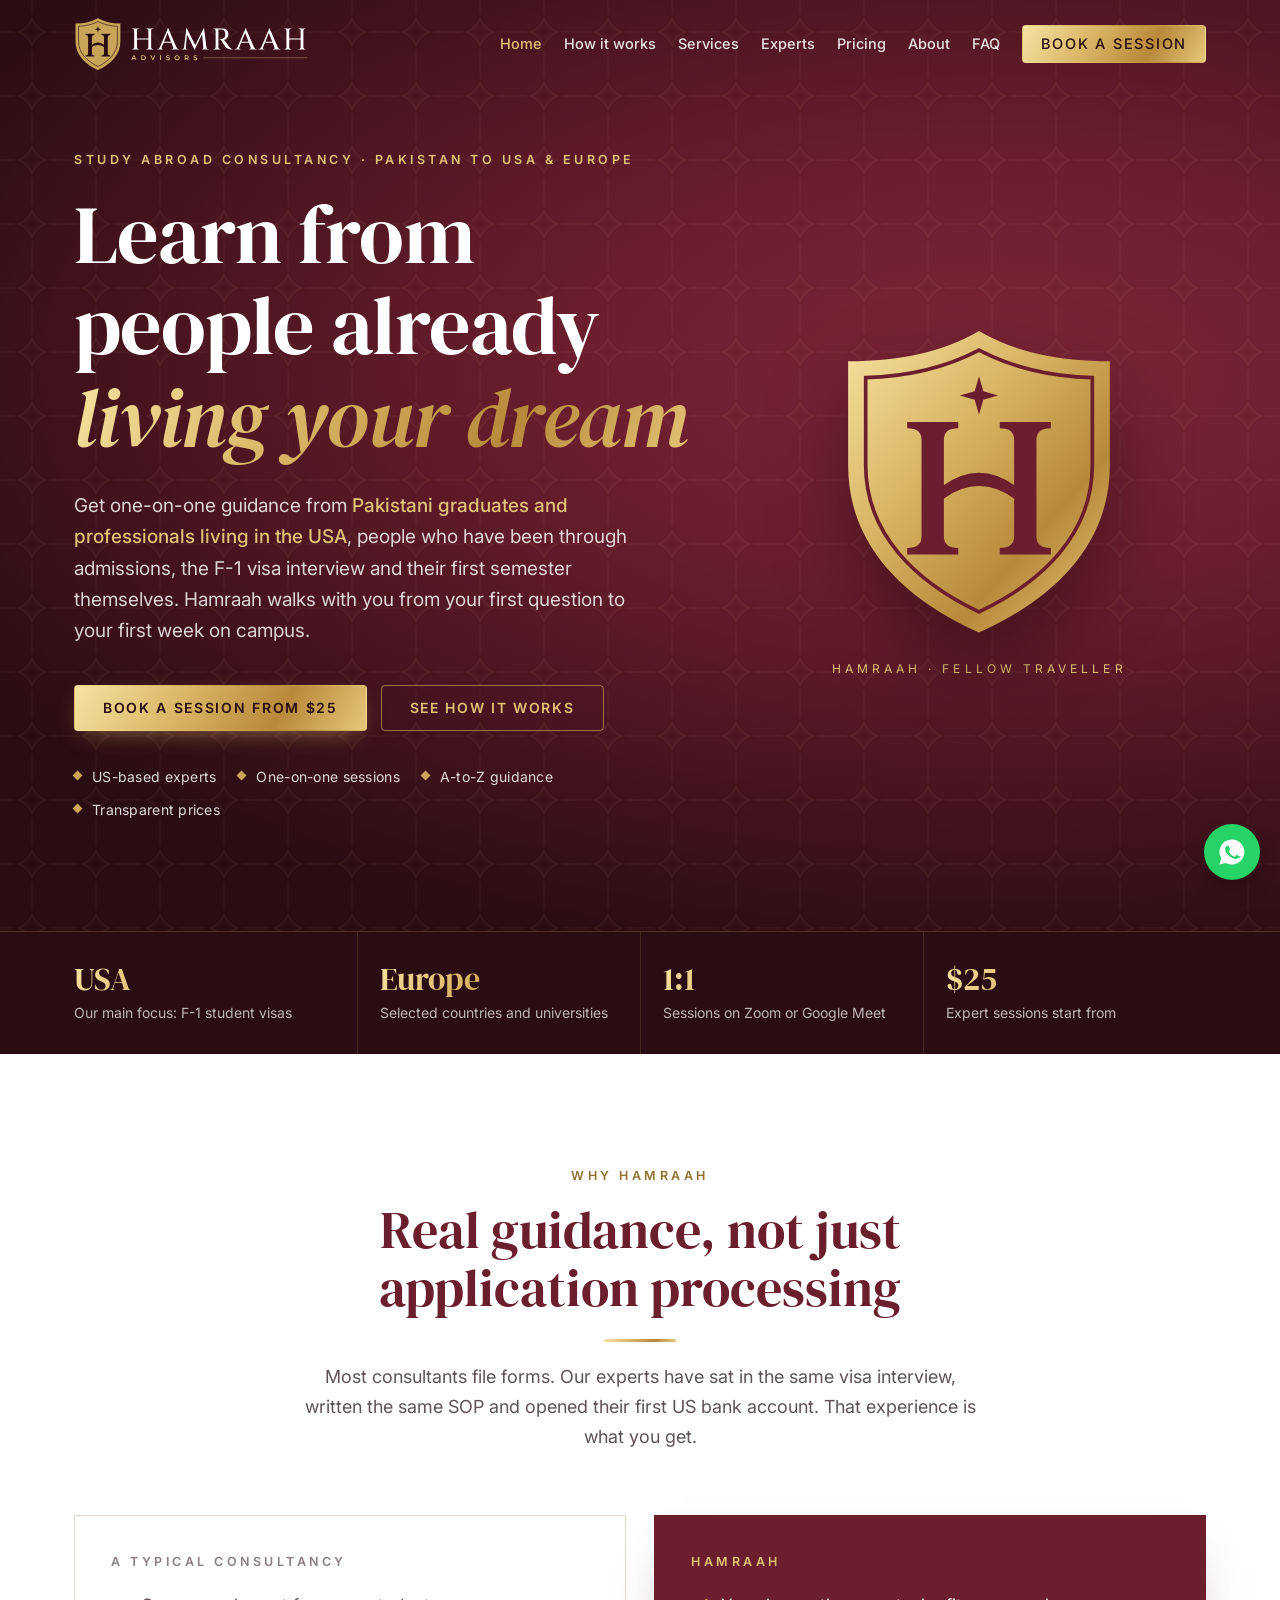
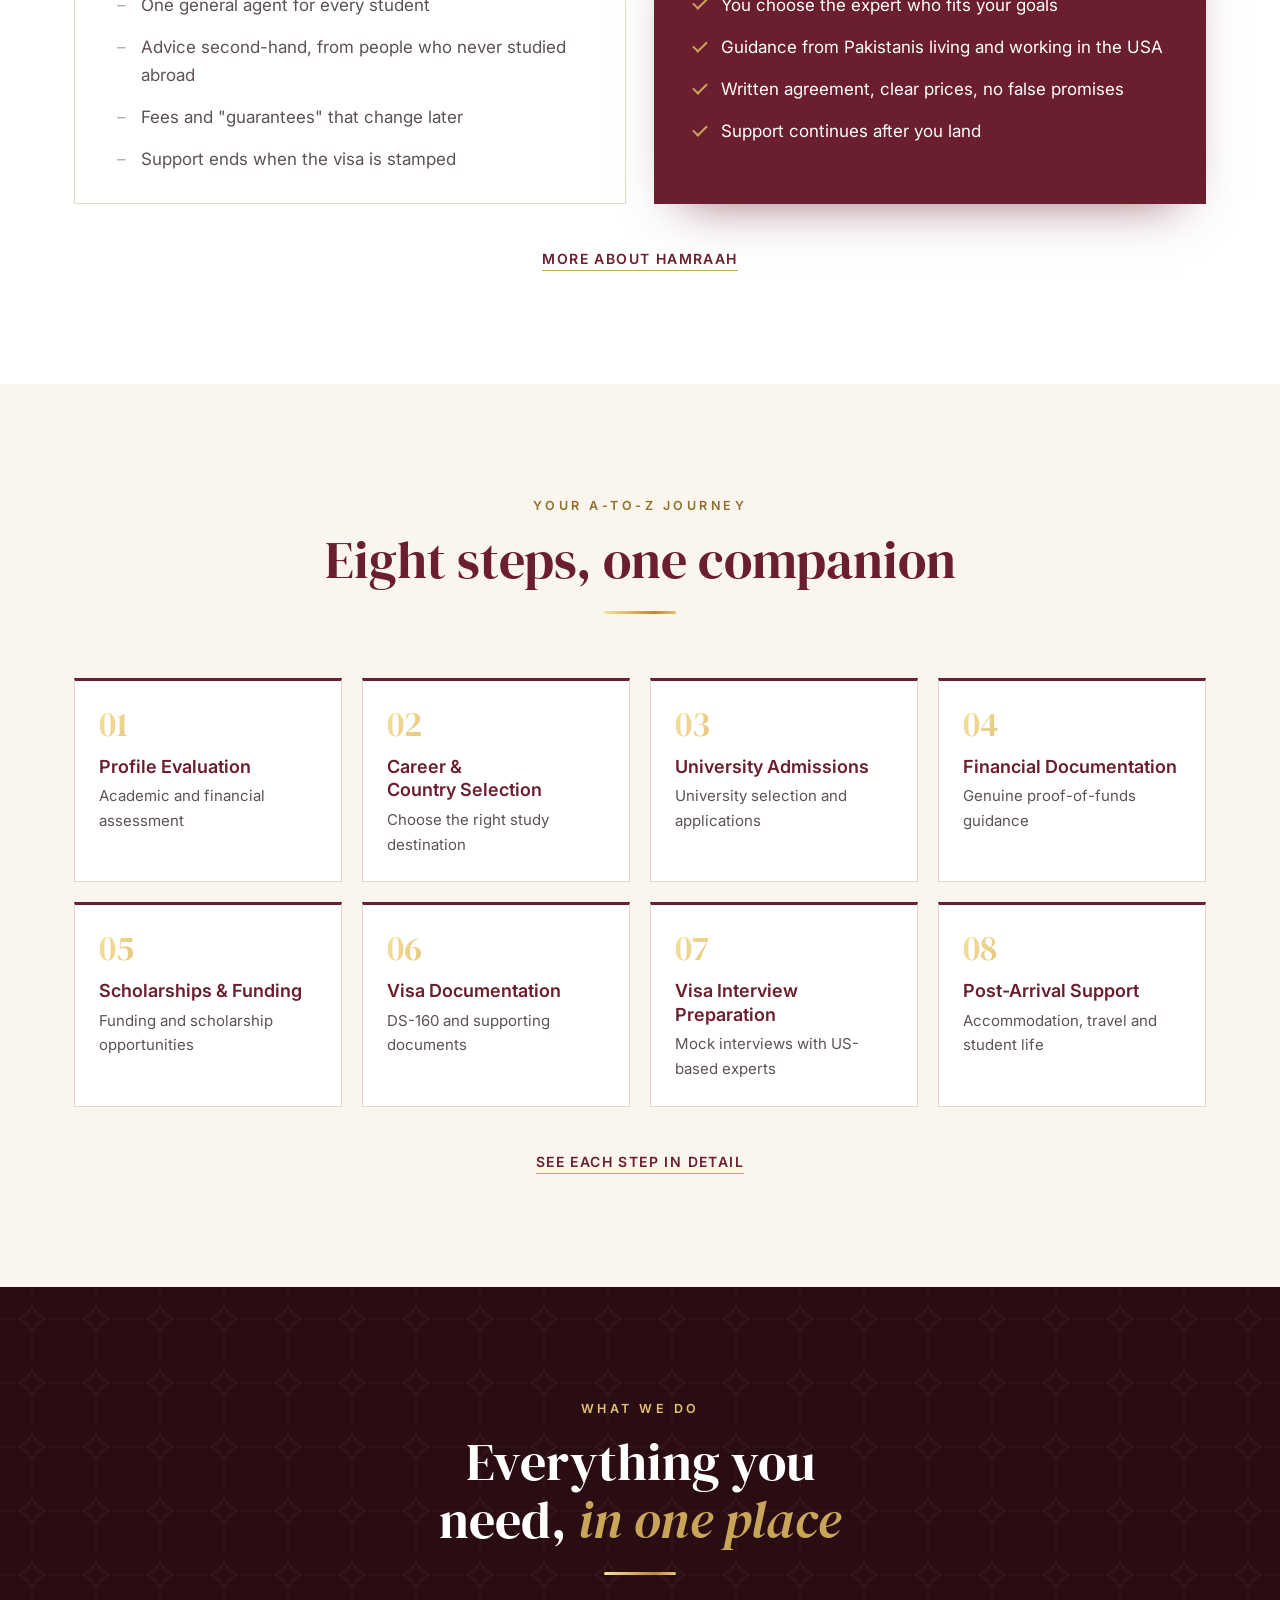
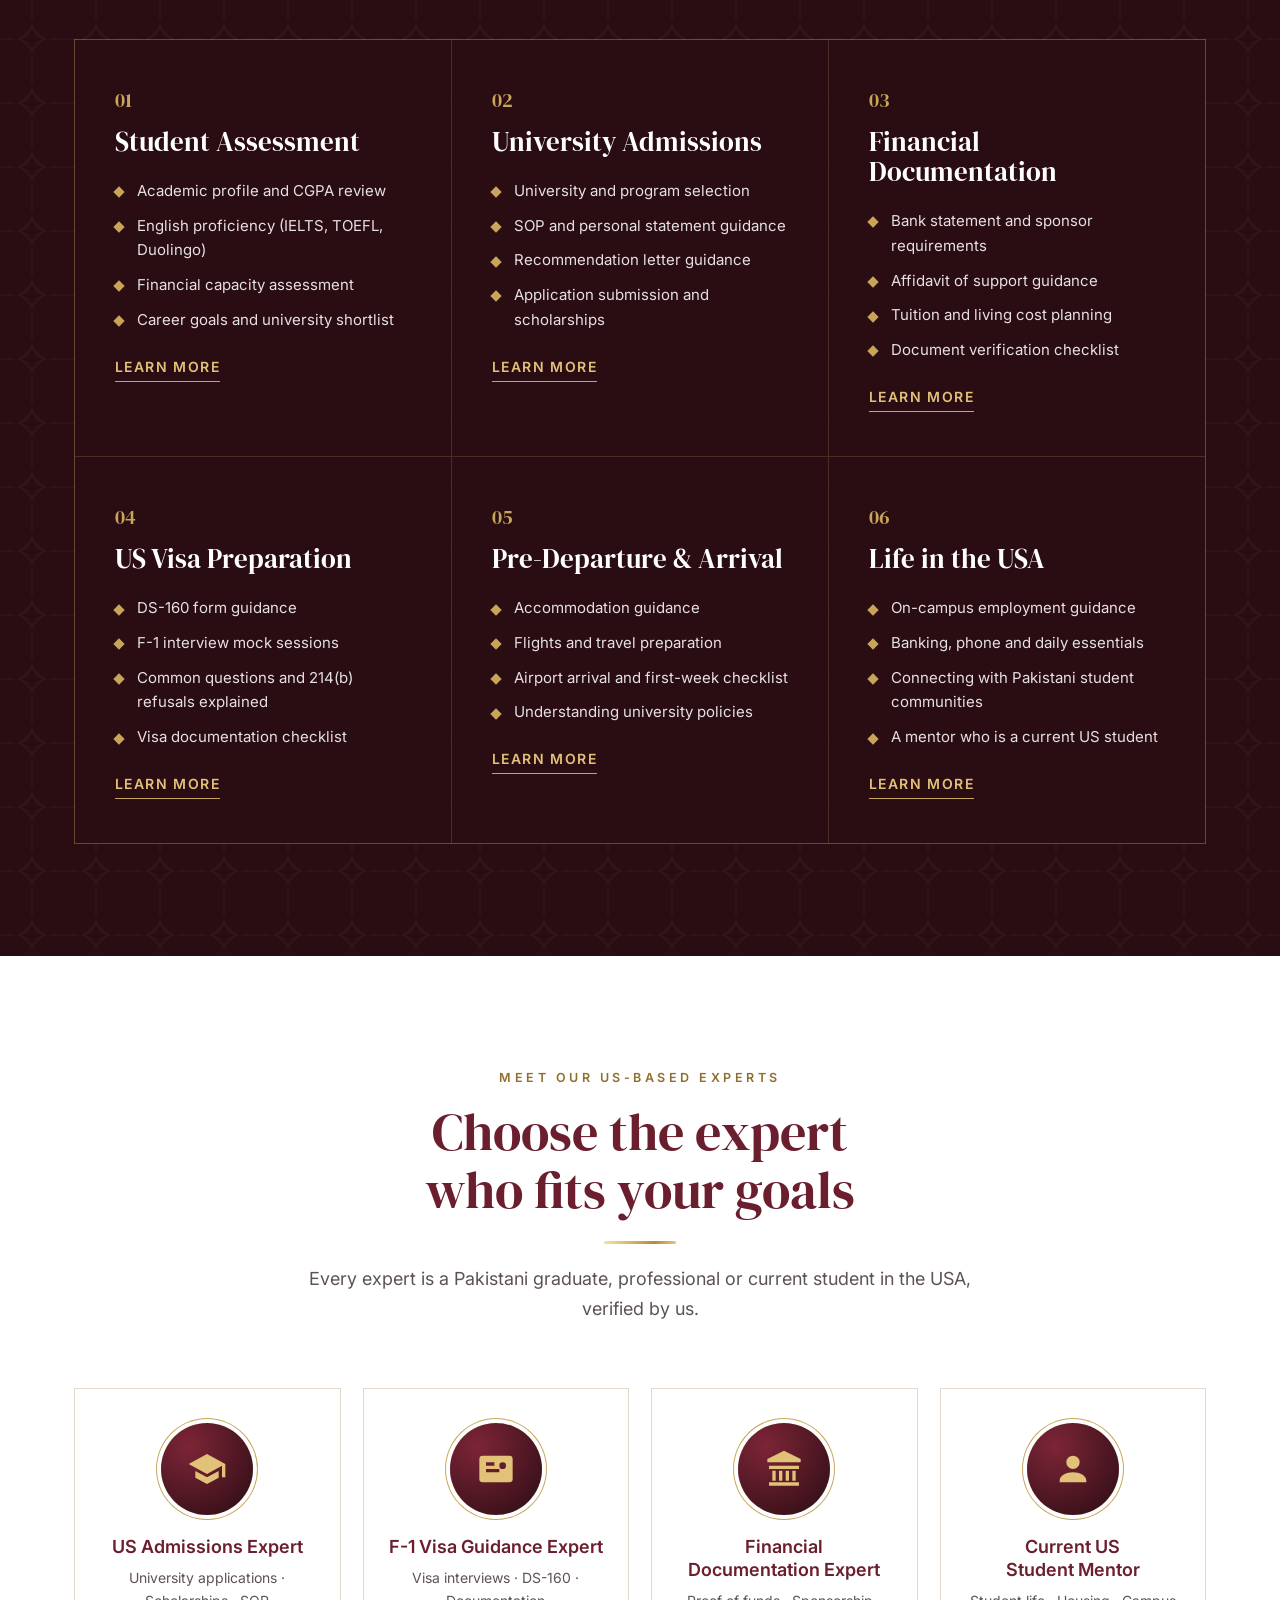
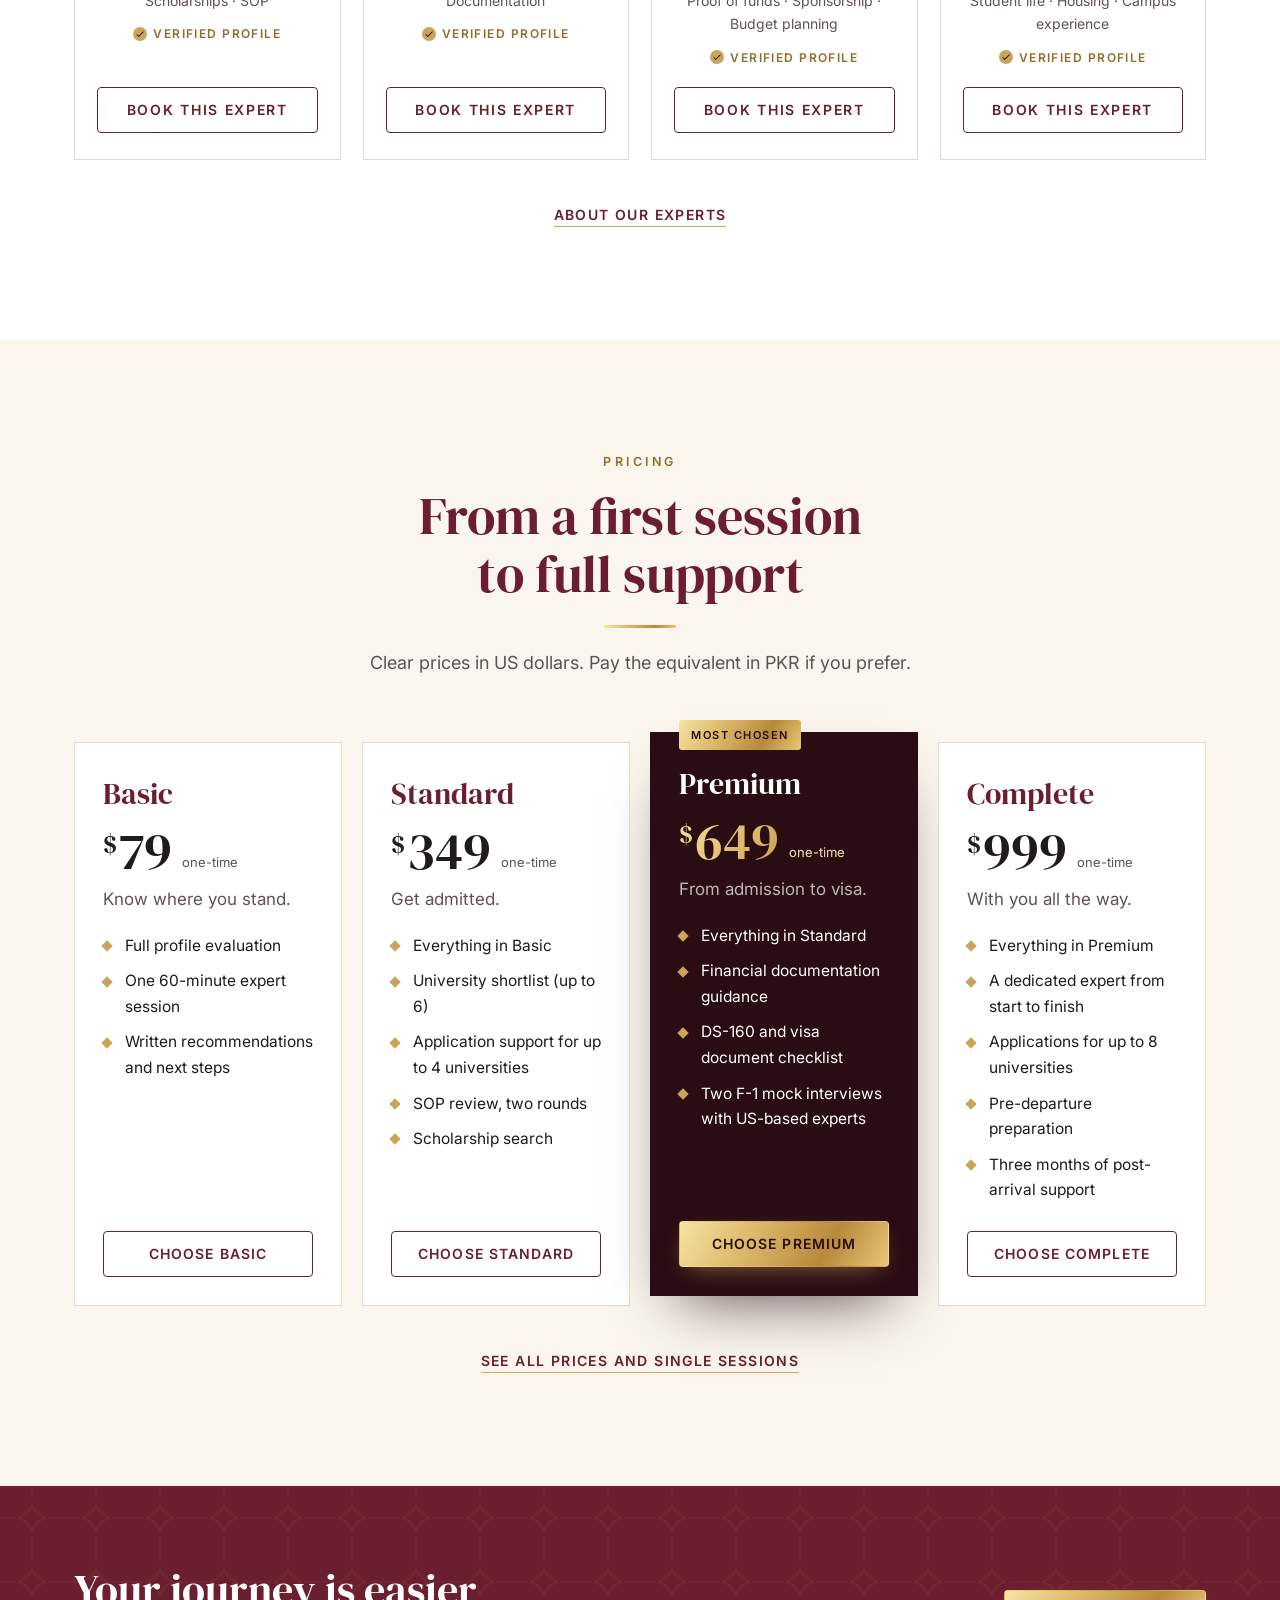
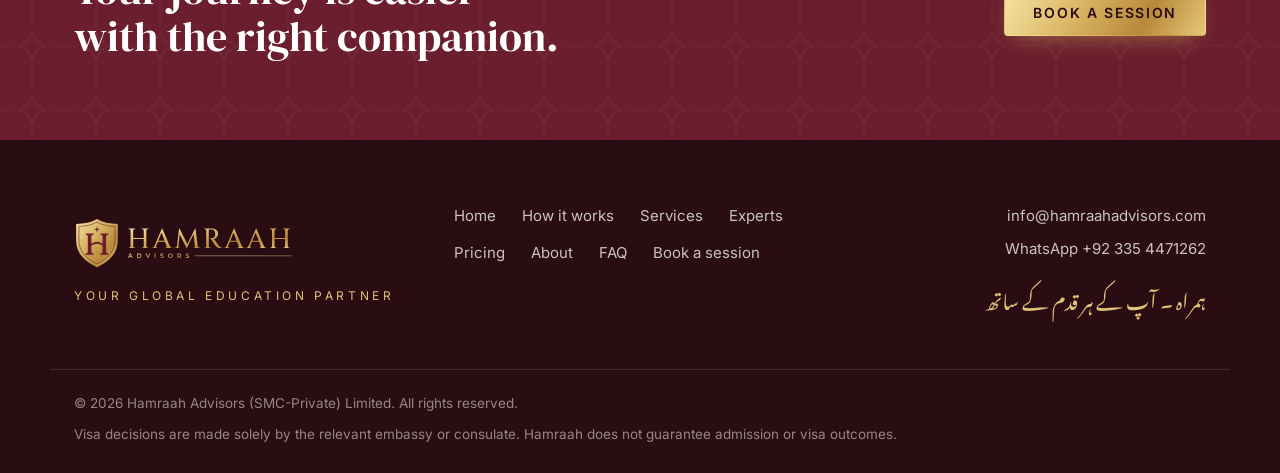
==== commit 660396e1: "Use real WhatsApp number Co-Authored-By: Claude Opus 5.5 <noreply@anthropic.com> Claude-Session: htt" ====
--- a/index.html
+++ b/index.html
@@ -125,7 +125,7 @@
       <nav class="footer-nav" aria-label="Footer"><a href="/" aria-current="page">Home</a><a href="/how-it-works">How it works</a><a href="/services">Services</a><a href="/experts">Experts</a><a href="/pricing">Pricing</a><a href="/about">About</a><a href="/faq">FAQ</a><a href="/book">Book a session</a></nav>
       <div class="footer-contact">
         <a href="mailto:info@hamraahadvisors.com">info@hamraahadvisors.com</a>
-        <a href="https://wa.me/923001234567" target="_blank" rel="noopener">WhatsApp +92 300 123 4567</a>
+        <a href="https://wa.me/923354471262" target="_blank" rel="noopener">WhatsApp +92 335 4471262</a>
         <p class="urdu" lang="ur" dir="rtl">ہمراہ ۔ آپ کے ہر قدم کے ساتھ</p>
       </div>
     </div>
@@ -134,7 +134,7 @@
       <p>Visa decisions are made solely by the relevant embassy or consulate. Hamraah does not guarantee admission or visa outcomes.</p>
     </div>
   </footer>
-  <a class="wa-float" href="https://wa.me/923001234567" target="_blank" rel="noopener" aria-label="Chat with Hamraah on WhatsApp"><svg viewBox="0 0 24 24" aria-hidden="true"><path d="M12 2a10 10 0 0 0-8.6 15.1L2 22l5-1.3A10 10 0 1 0 12 2zm5.3 14.1c-.2.6-1.3 1.2-1.8 1.3-.5 0-1 .2-3.3-.7a11.6 11.6 0 0 1-4.6-4c-.4-.5-1.1-1.6-1.1-3s.7-2 1-2.3a1 1 0 0 1 .8-.4h.6c.2 0 .4 0 .6.5l.9 2.1c.1.2.1.4 0 .6l-.4.6-.4.5c-.1.1-.3.3-.1.6a8.7 8.7 0 0 0 4.3 3.8c.3.1.5.1.6-.1l.9-1.1c.2-.3.4-.2.6-.1l2 1c.3.1.5.2.5.3a2.4 2.4 0 0 1-.1 1.3z"/></svg></a>
+  <a class="wa-float" href="https://wa.me/923354471262" target="_blank" rel="noopener" aria-label="Chat with Hamraah on WhatsApp"><svg viewBox="0 0 24 24" aria-hidden="true"><path d="M12 2a10 10 0 0 0-8.6 15.1L2 22l5-1.3A10 10 0 1 0 12 2zm5.3 14.1c-.2.6-1.3 1.2-1.8 1.3-.5 0-1 .2-3.3-.7a11.6 11.6 0 0 1-4.6-4c-.4-.5-1.1-1.6-1.1-3s.7-2 1-2.3a1 1 0 0 1 .8-.4h.6c.2 0 .4 0 .6.5l.9 2.1c.1.2.1.4 0 .6l-.4.6-.4.5c-.1.1-.3.3-.1.6a8.7 8.7 0 0 0 4.3 3.8c.3.1.5.1.6-.1l.9-1.1c.2-.3.4-.2.6-.1l2 1c.3.1.5.2.5.3a2.4 2.4 0 0 1-.1 1.3z"/></svg></a>
   <script src="/main.js" defer></script>
 </body>
 </html>
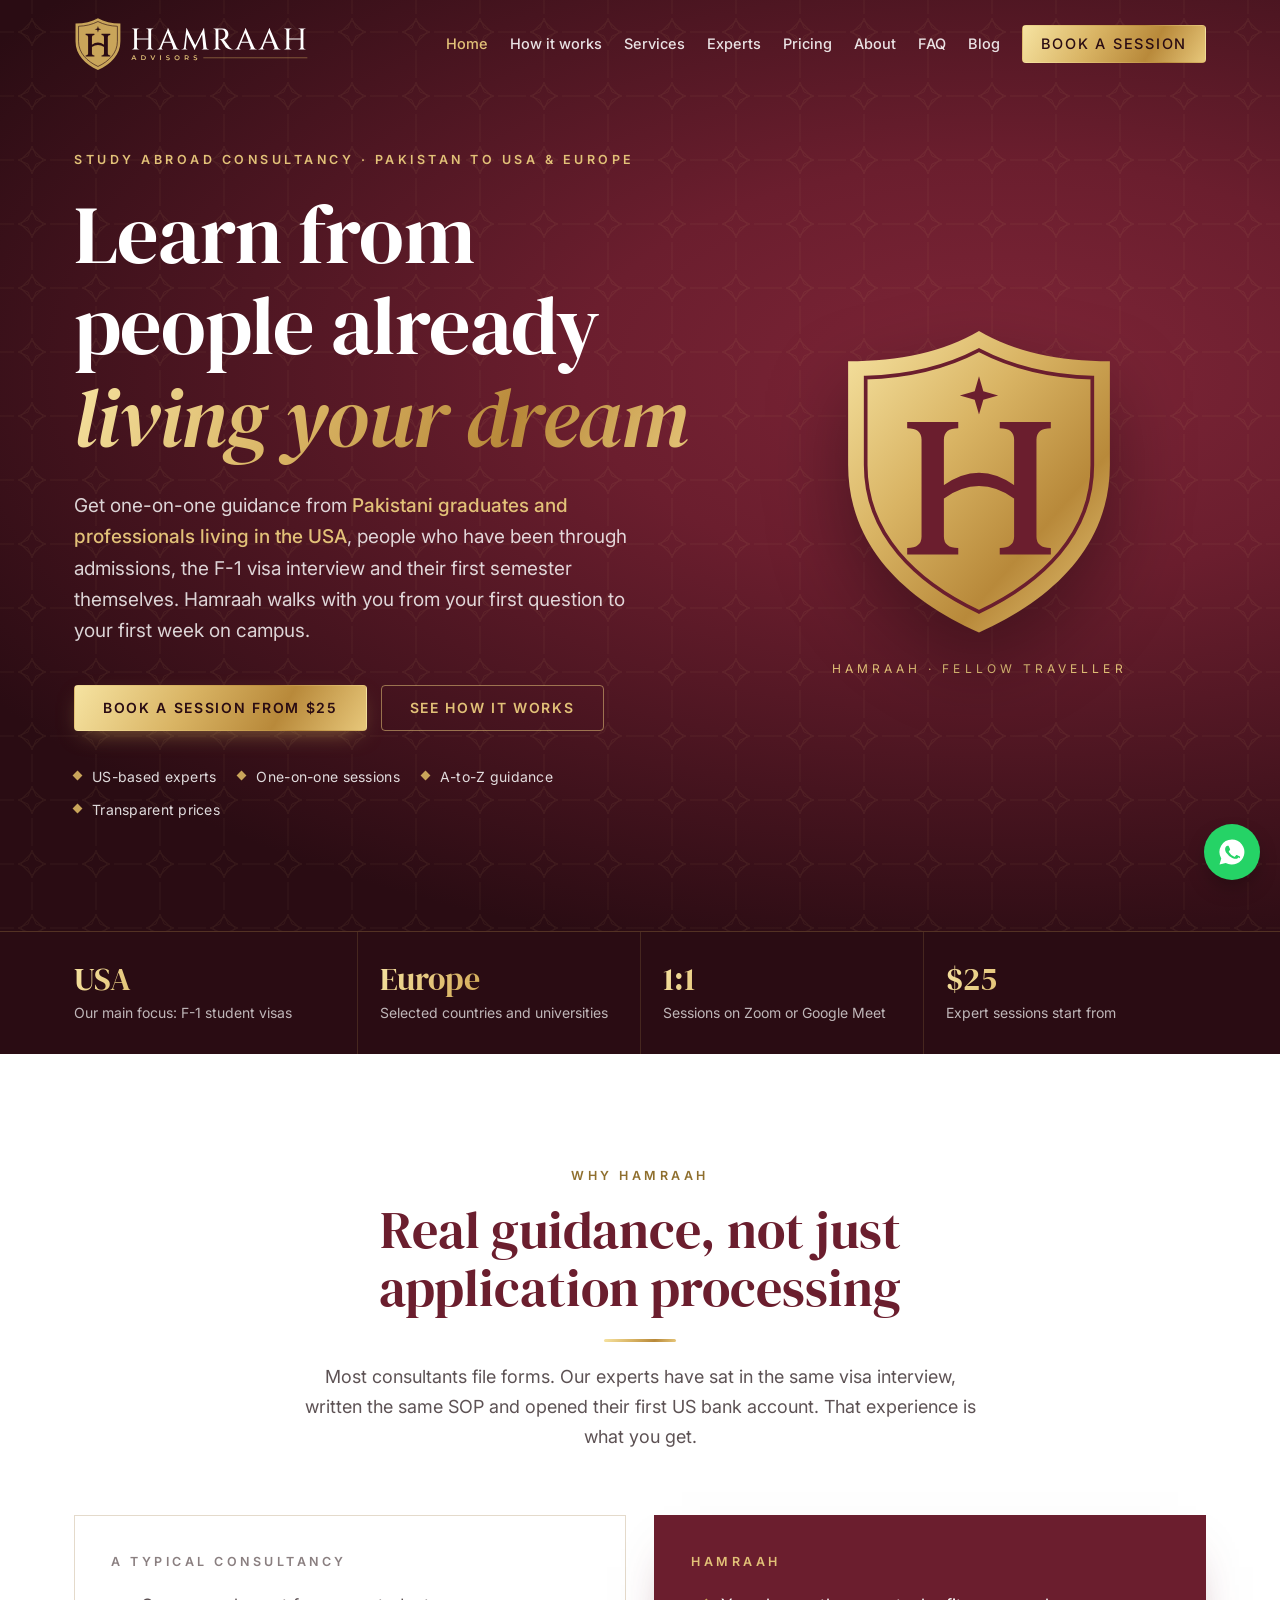
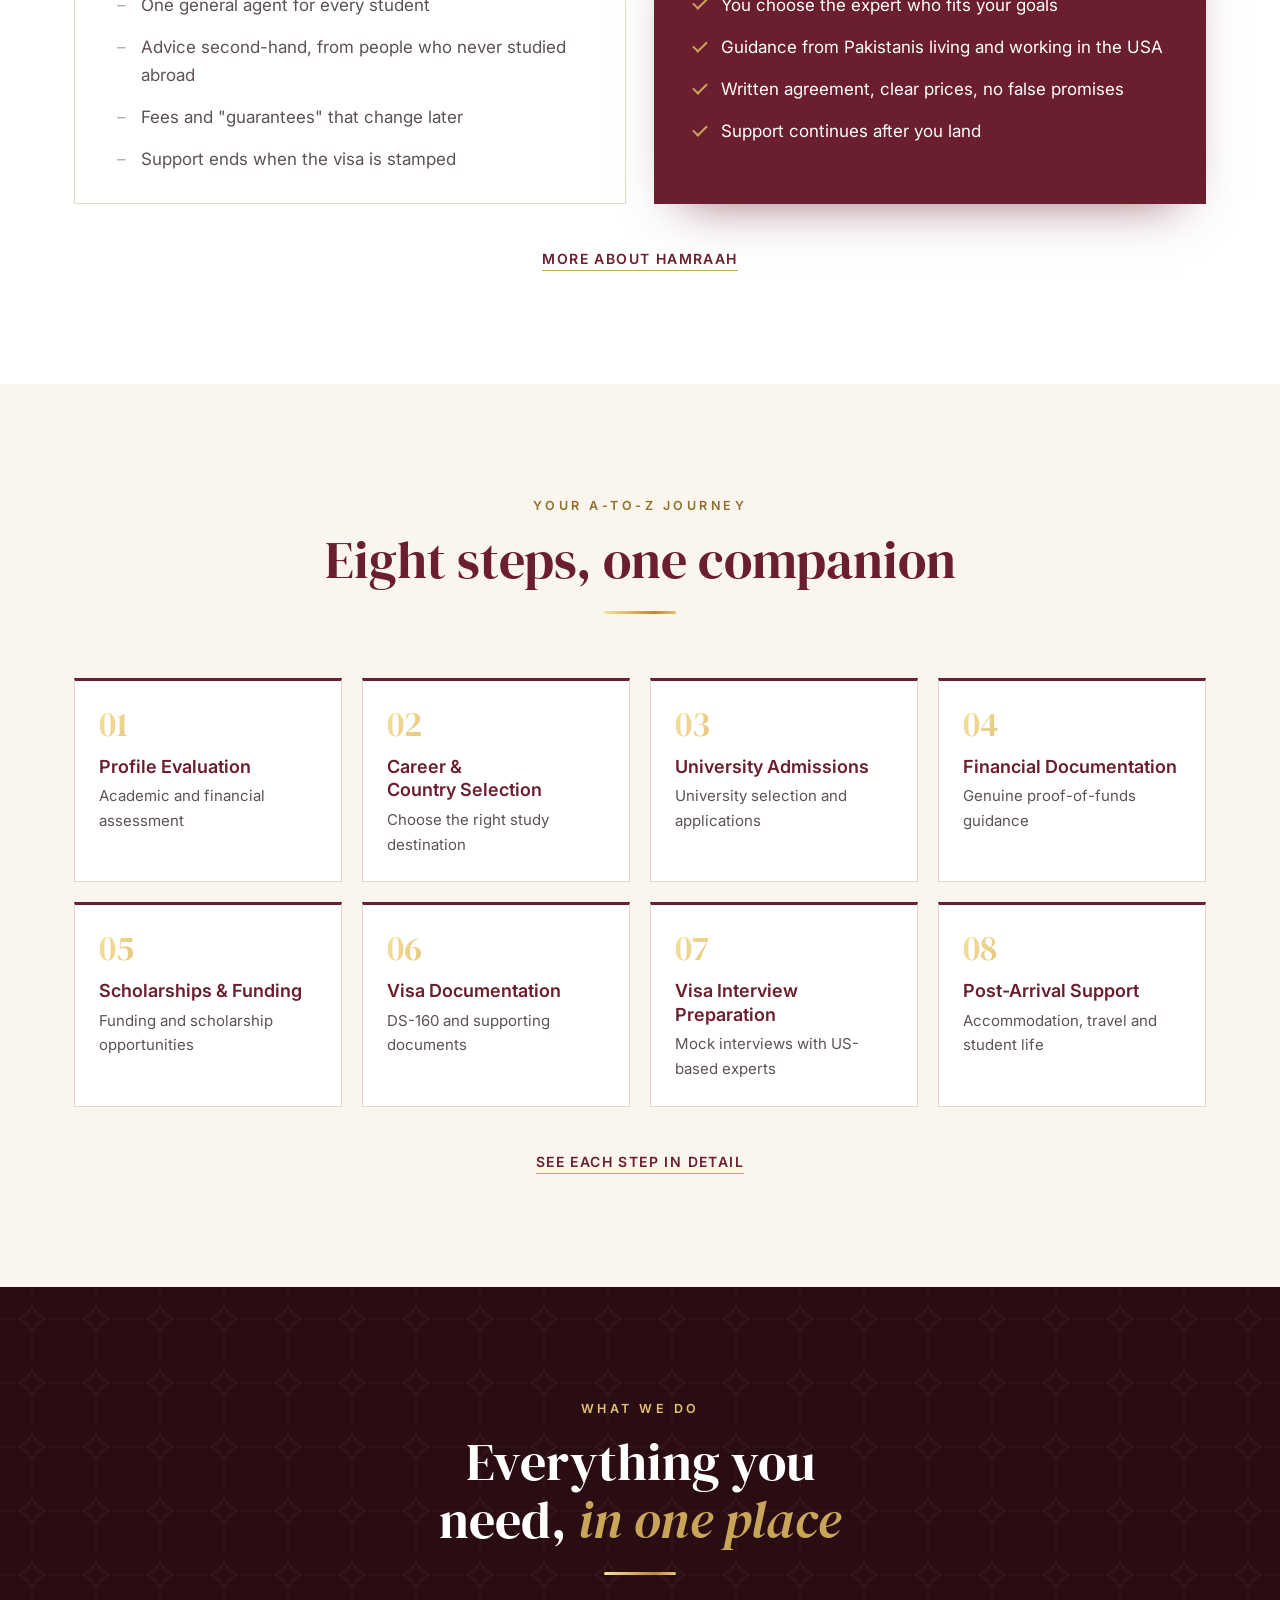
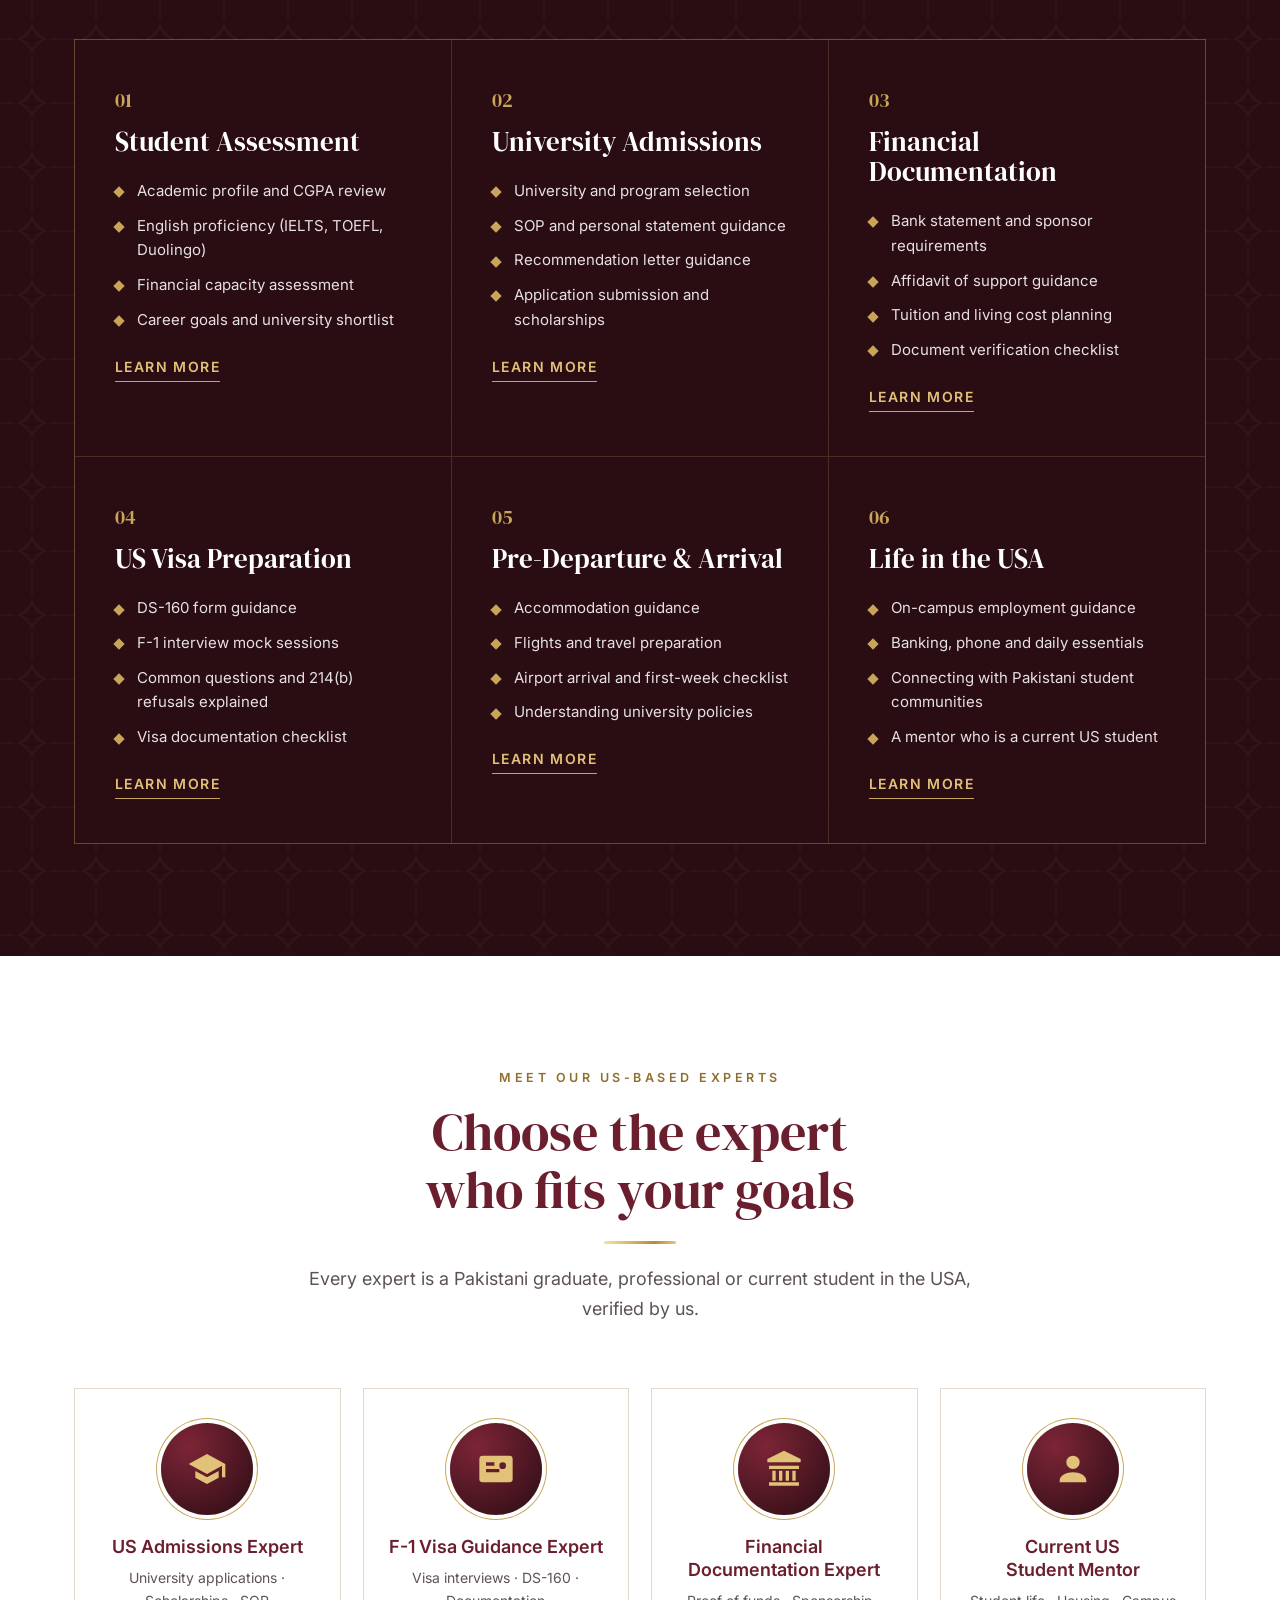
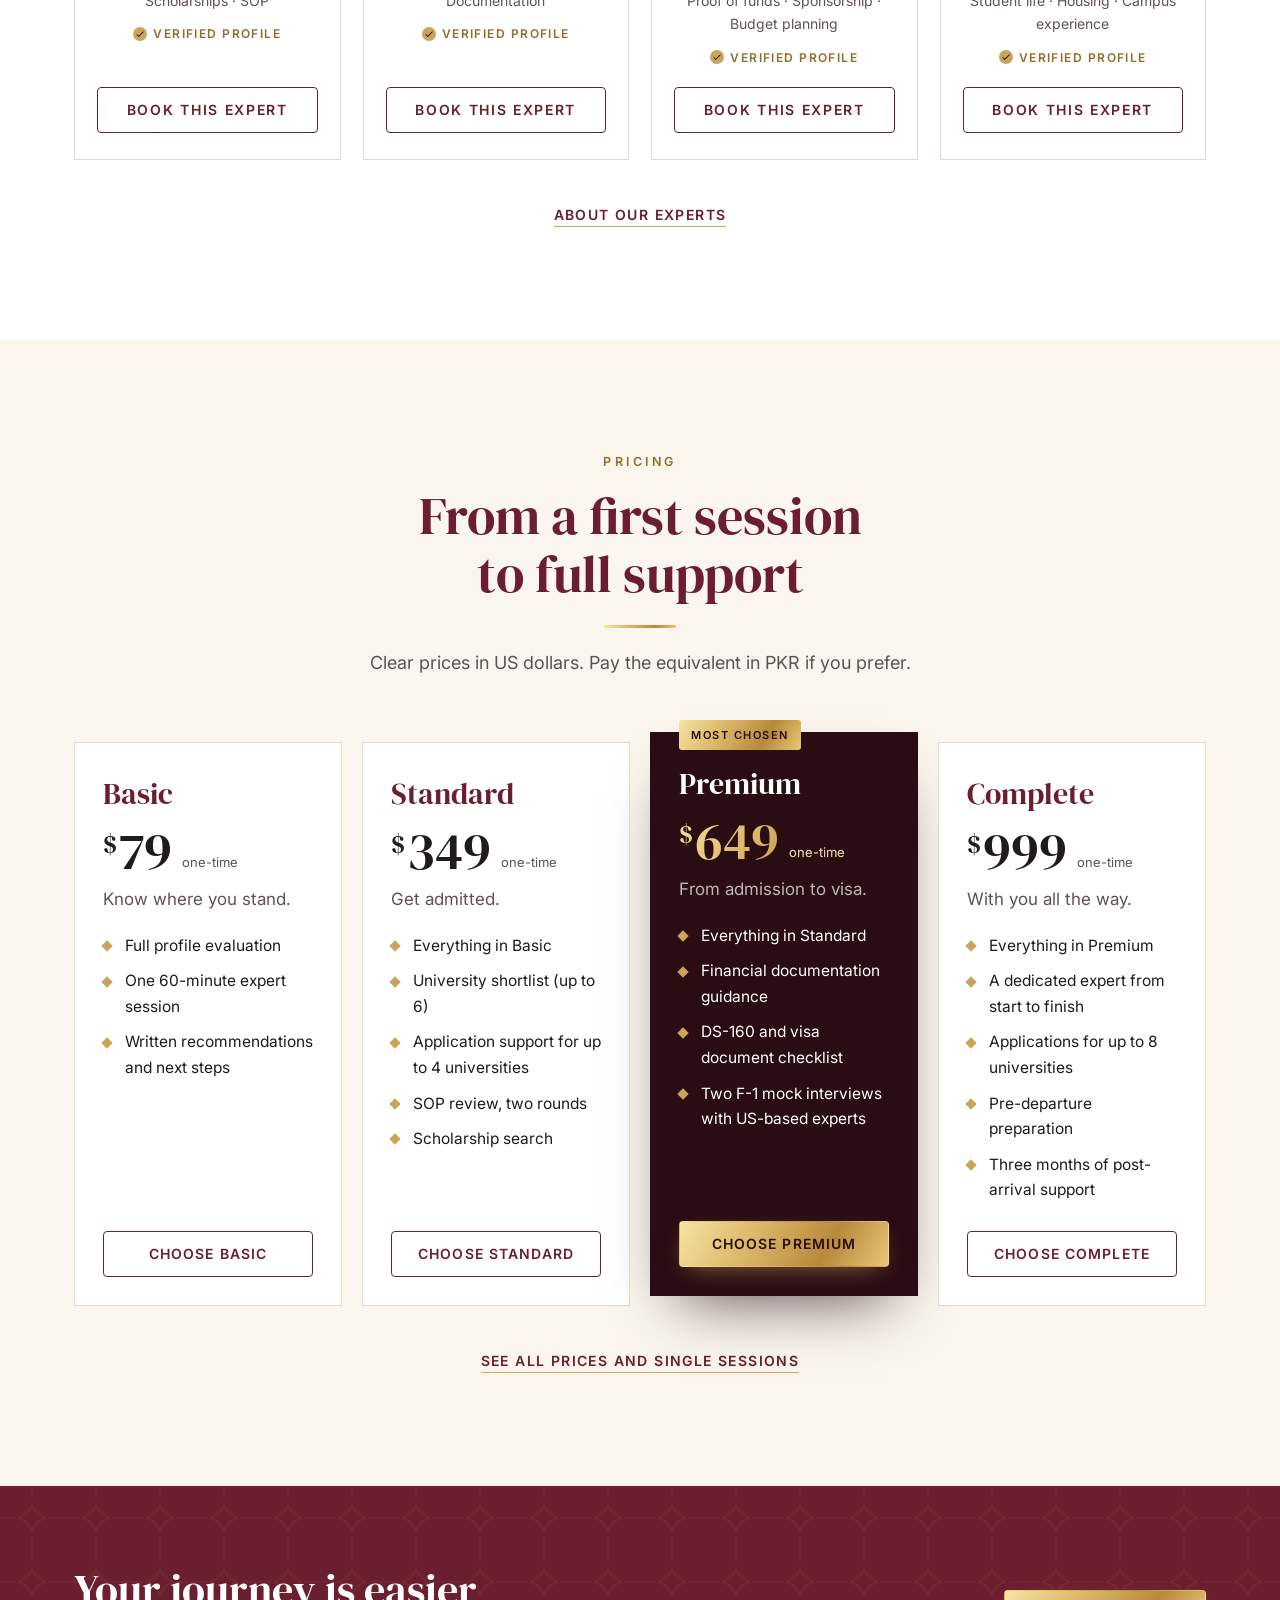
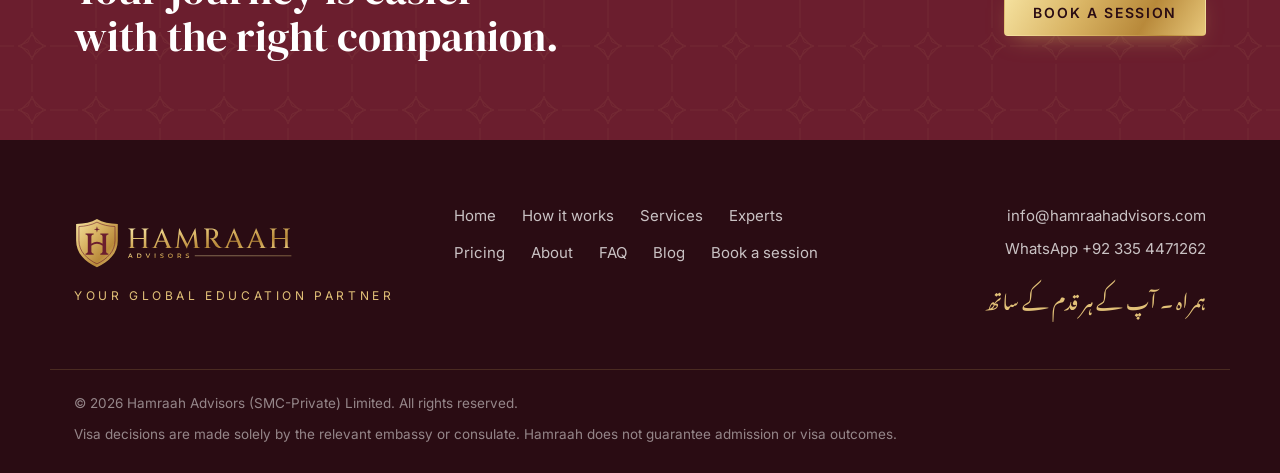
==== commit 10f8996d: "Add blog section with first five study-abroad guides Markdown articles in _build/posts/ are built in" ====
--- a/index.html
+++ b/index.html
@@ -79,7 +79,7 @@
         <img class="brand-dark" src="/assets/logo/hamraah-horizontal-reversed.svg" alt="" width="729" height="230" aria-hidden="true">
       </a>
       <button class="nav-toggle" aria-expanded="false" aria-controls="nav" aria-label="Open menu"><span></span><span></span><span></span></button>
-      <nav class="nav" id="nav" aria-label="Main"><a href="/" aria-current="page">Home</a><a href="/how-it-works">How it works</a><a href="/services">Services</a><a href="/experts">Experts</a><a href="/pricing">Pricing</a><a href="/about">About</a><a href="/faq">FAQ</a><a class="btn btn-small" href="/book">Book a session</a></nav>
+      <nav class="nav" id="nav" aria-label="Main"><a href="/" aria-current="page">Home</a><a href="/how-it-works">How it works</a><a href="/services">Services</a><a href="/experts">Experts</a><a href="/pricing">Pricing</a><a href="/about">About</a><a href="/faq">FAQ</a><a href="/blog">Blog</a><a class="btn btn-small" href="/book">Book a session</a></nav>
     </div>
   </header>
   <main id="main">
@@ -122,7 +122,7 @@
         <img src="/assets/logo/hamraah-horizontal-gold-foil.svg" alt="Hamraah Advisors" width="729" height="230">
         <p>Your global education partner</p>
       </div>
-      <nav class="footer-nav" aria-label="Footer"><a href="/" aria-current="page">Home</a><a href="/how-it-works">How it works</a><a href="/services">Services</a><a href="/experts">Experts</a><a href="/pricing">Pricing</a><a href="/about">About</a><a href="/faq">FAQ</a><a href="/book">Book a session</a></nav>
+      <nav class="footer-nav" aria-label="Footer"><a href="/" aria-current="page">Home</a><a href="/how-it-works">How it works</a><a href="/services">Services</a><a href="/experts">Experts</a><a href="/pricing">Pricing</a><a href="/about">About</a><a href="/faq">FAQ</a><a href="/blog">Blog</a><a href="/book">Book a session</a></nav>
       <div class="footer-contact">
         <a href="mailto:info@hamraahadvisors.com">info@hamraahadvisors.com</a>
         <a href="https://wa.me/923354471262" target="_blank" rel="noopener">WhatsApp +92 335 4471262</a>
--- a/styles.css
+++ b/styles.css
@@ -494,3 +494,40 @@
 }
 @media (max-width: 980px) { .footer-inner { grid-template-columns: 1fr; } }
 .pkg .btn { white-space: nowrap; letter-spacing: .08em; padding-left: 14px; padding-right: 14px; }
+
+/* Blog */
+.topics { text-align: center; color: var(--muted); font-size: 14px; letter-spacing: .04em; margin-bottom: 36px; }
+.post-grid { display: grid; grid-template-columns: repeat(3, 1fr); gap: 24px; }
+.post-card { background: #fff; border: 1px solid var(--line); border-top: 3px solid var(--maroon); padding: 28px 26px; display: flex; flex-direction: column; gap: 10px; text-decoration: none; transition: border-color .2s, box-shadow .2s, transform .2s; }
+.post-card:hover, .post-card:focus-visible { border-color: var(--gold); transform: translateY(-2px); box-shadow: 0 16px 32px -22px rgba(42,12,19,.4); outline: none; }
+.post-card h3 { font-size: 24px; color: var(--maroon); }
+.post-card p { font-size: 15px; color: var(--muted); flex: 1; }
+.post-card .meta { font-size: 13px; color: var(--muted); }
+.post-card .go { font-size: 12.5px; font-weight: 600; letter-spacing: .14em; text-transform: uppercase; color: var(--gold-deep); }
+.article-hero h1 { font-size: clamp(34px, 4.6vw, 56px); }
+.article-meta { margin-top: 22px; font-size: 14px; color: rgba(255,255,255,.72); }
+.article-hero .crumbs a { text-decoration: none; }
+.article-wrap { max-width: 800px; }
+.prose { font-size: 18px; line-height: 1.75; }
+.prose > * + * { margin-top: 1.1em; }
+.prose h2 { font-size: clamp(28px, 3.4vw, 36px); color: var(--maroon); margin-top: 1.9em; scroll-margin-top: 96px; }
+.prose h3 { font-size: 23px; color: var(--deep); margin-top: 1.5em; }
+.prose ul, .prose ol { padding-left: 1.3em; }
+.prose li + li { margin-top: .45em; }
+.prose a:not(.btn) { color: var(--maroon); text-decoration-color: var(--gold); text-underline-offset: 3px; }
+.prose blockquote { margin-left: 0; border-left: 3px solid var(--gold); padding: 4px 0 4px 22px; font-family: var(--serif); font-size: 22px; line-height: 1.4; color: var(--maroon); }
+.prose .callout { background: var(--ivory); border-left: 3px solid var(--maroon); padding: 20px 24px; font-size: 16.5px; }
+.prose .callout .kicker { margin-bottom: 6px; }
+.toc { background: var(--ivory); border: 1px solid var(--line); padding: 22px 26px; font-size: 16px; }
+.toc ol { margin: 10px 0 0; }
+.toc a { text-decoration: none; }
+.article-cta { background: var(--deep); color: #fff; padding: 30px 30px 32px; margin: 2em 0; border-top: 3px solid var(--gold); }
+.prose .article-cta { margin-top: 2em; }
+.article-cta .kicker { color: var(--gold-light); }
+.article-cta h3 { color: #fff; font-size: 26px; margin: 8px 0 10px; }
+.article-cta p { color: rgba(255,255,255,.8); font-size: 16px; }
+.article-cta .cta-row { display: flex; flex-wrap: wrap; gap: 12px; margin-top: 20px; }
+.article-cta .btn-outline { color: var(--gold-light); border-color: rgba(226,193,120,.55); }
+.prose .disclaimer { font-size: 14px; color: var(--muted); border-top: 1px solid var(--line); padding-top: 18px; margin-top: 2.4em; }
+@media (max-width: 980px) { .post-grid { grid-template-columns: 1fr 1fr; } }
+@media (max-width: 600px) { .post-grid { grid-template-columns: 1fr; } .prose { font-size: 17px; } .article-cta { padding: 24px 20px; } }
